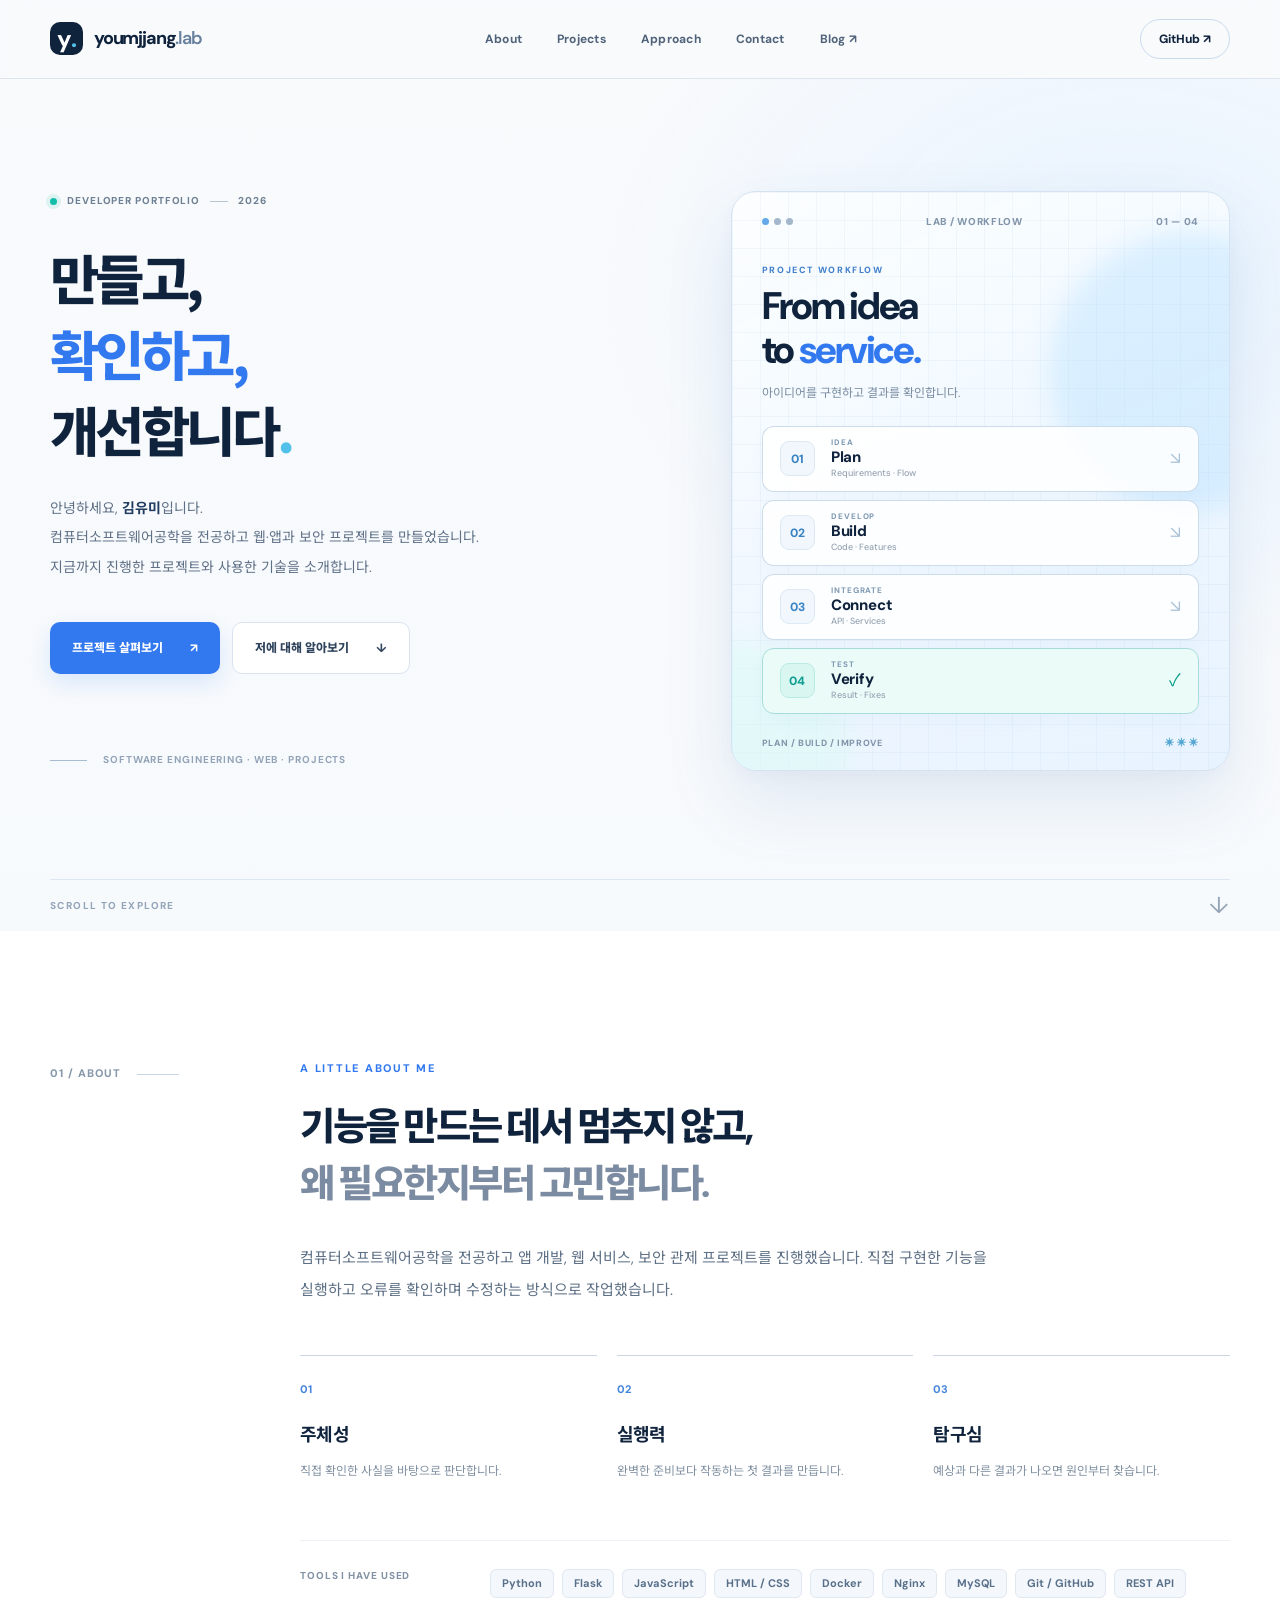
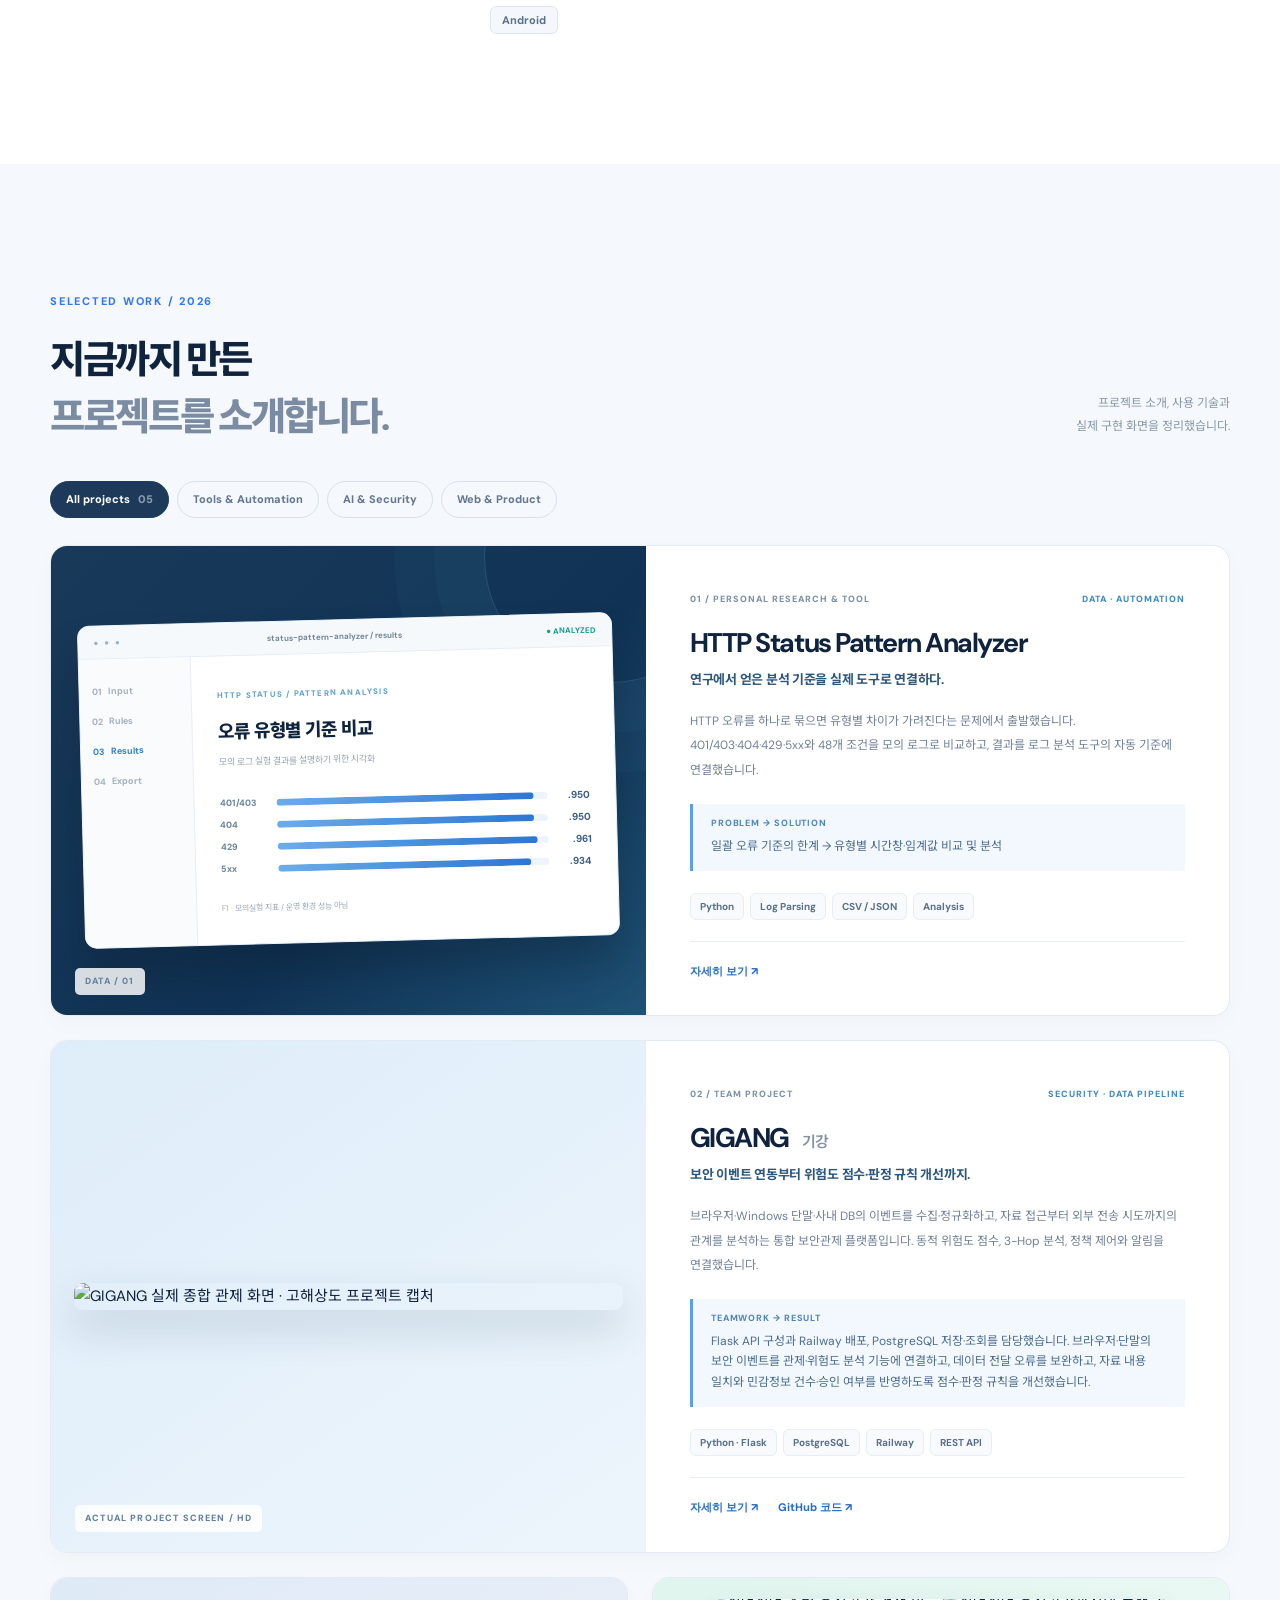
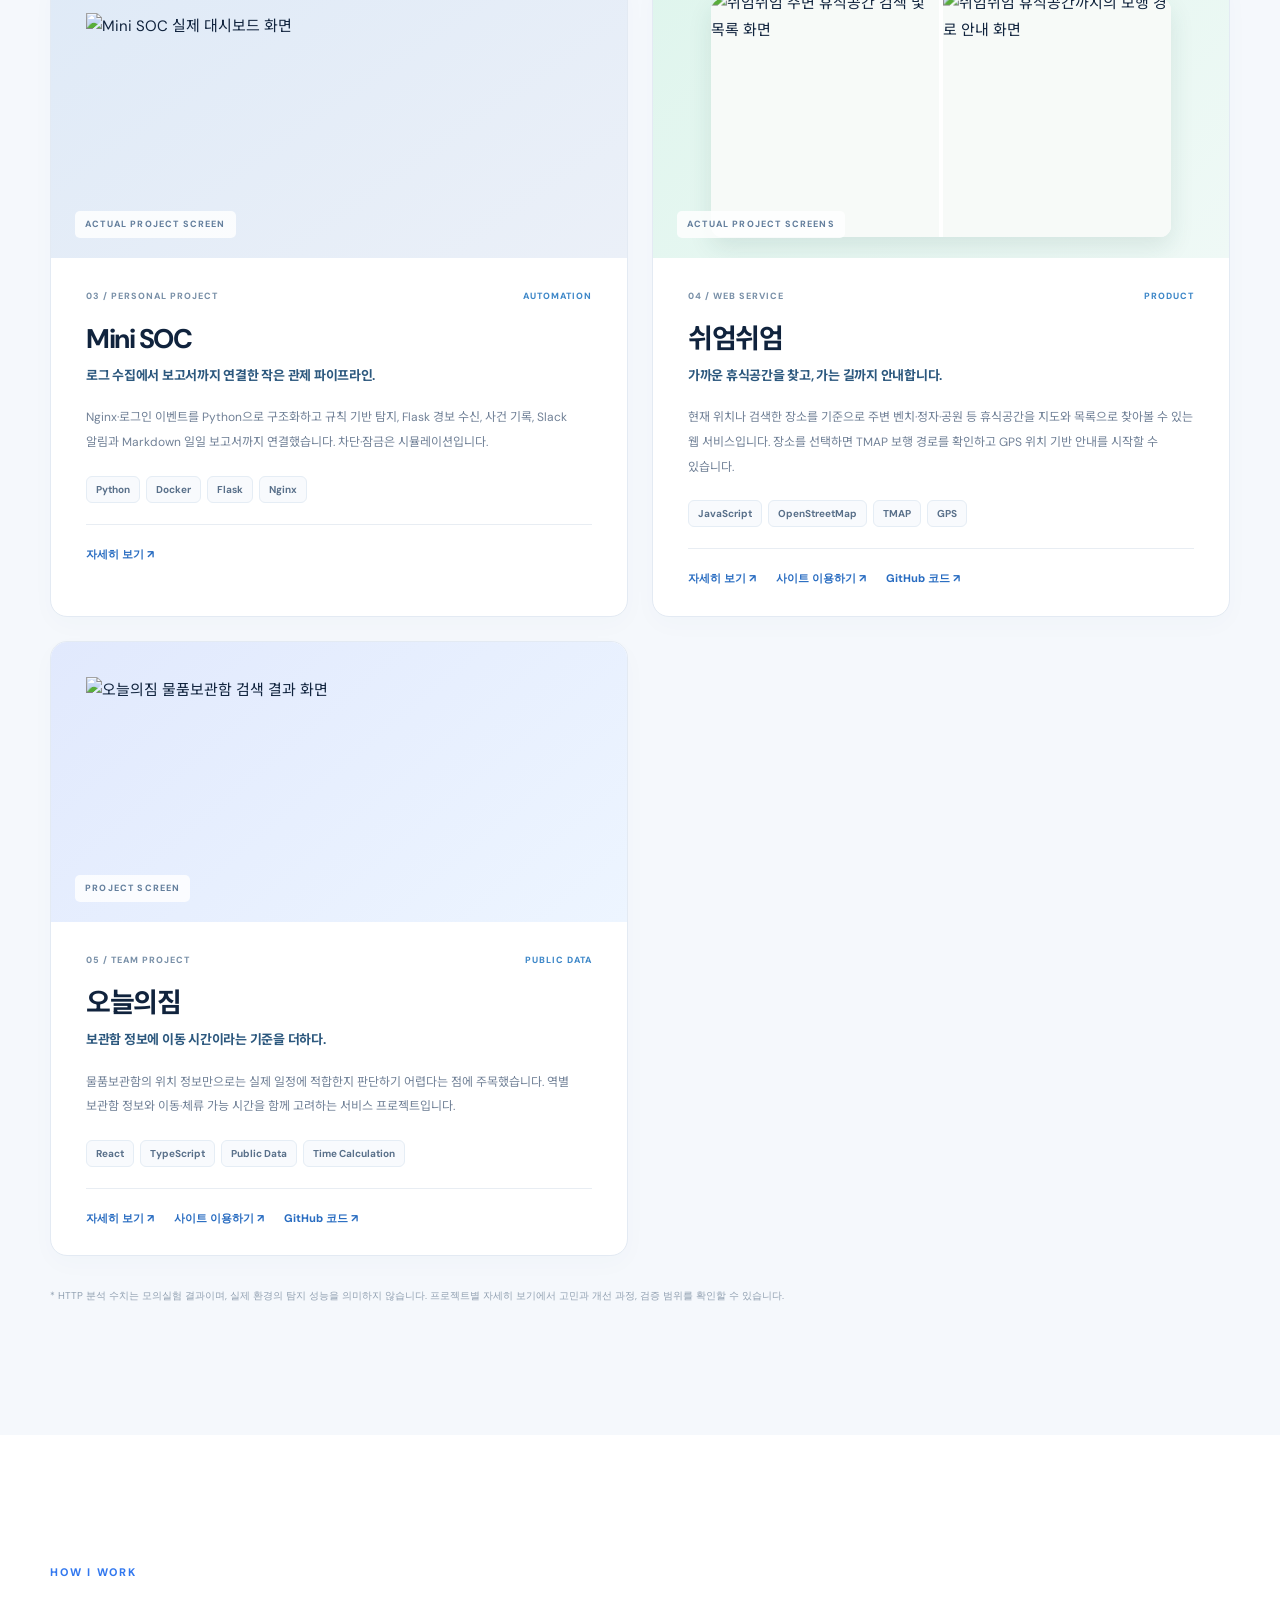
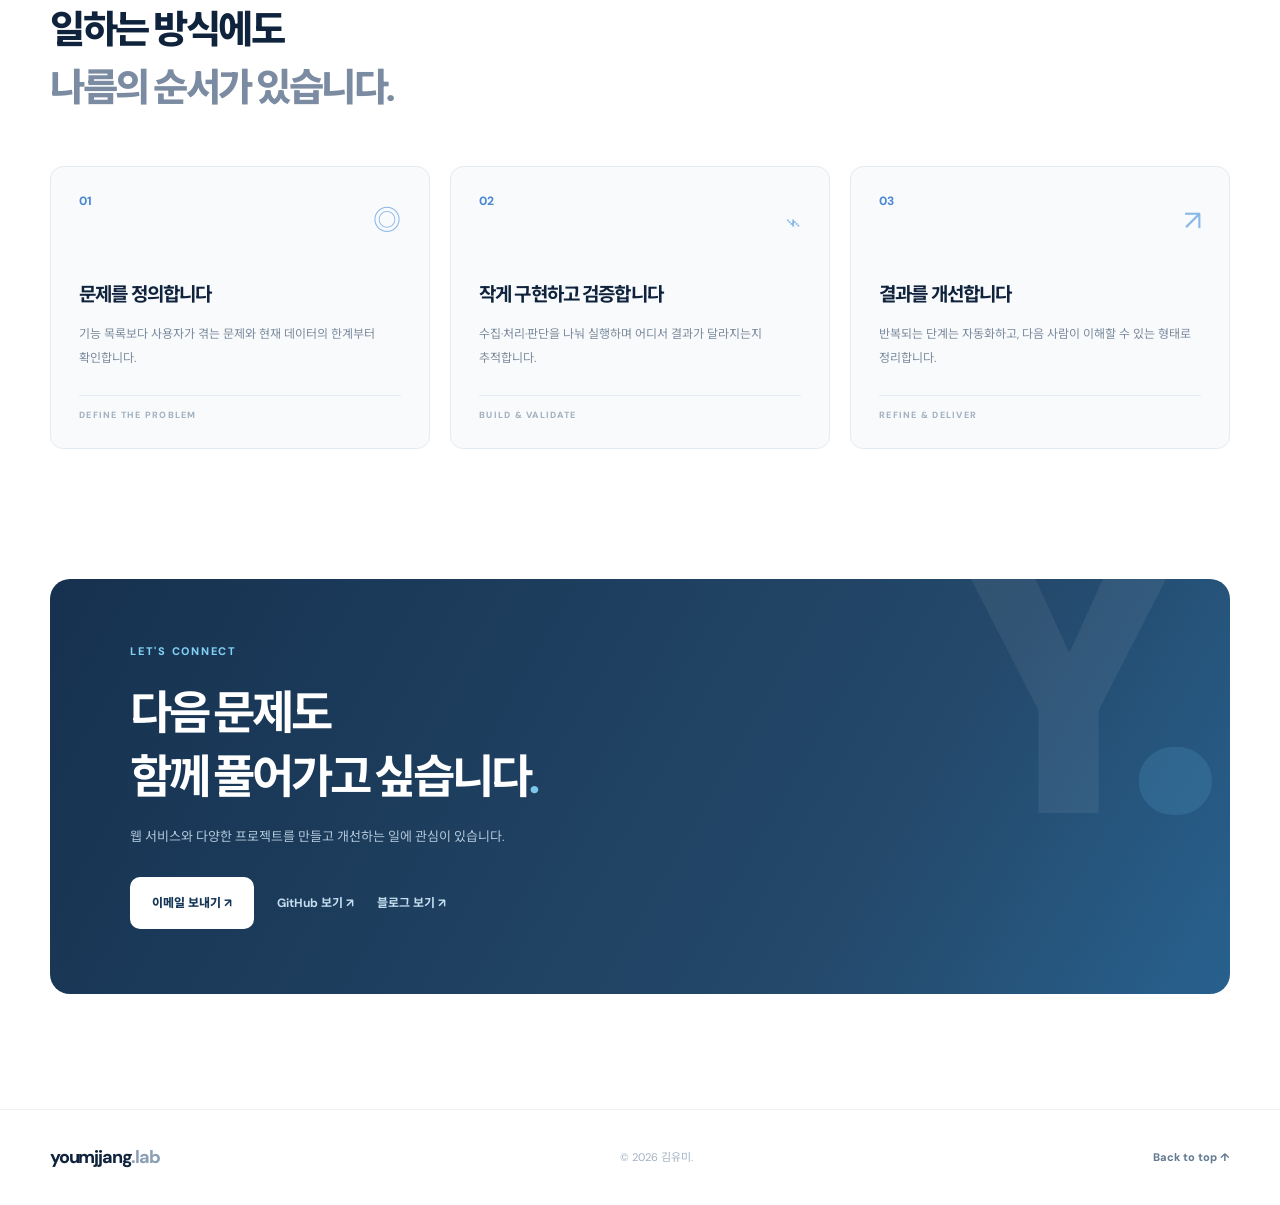
==== index.html @ 23f019e4 "Promote risk scoring and server integration as main GIGANG contributions" ====
<!doctype html>
<html lang="ko">
<head>
  <meta charset="UTF-8">
  <meta name="viewport" content="width=device-width, initial-scale=1">
  <meta name="theme-color" content="#f8fafc">
  <meta name="description" content="김유미의 개발 포트폴리오 — 직접 만든 웹·앱 및 보안 프로젝트">
  <meta property="og:title" content="youmjjang.lab — 김유미의 개발 포트폴리오">
  <meta property="og:description" content="직접 만들고 실행해 본 프로젝트와 사용 기술을 소개합니다.">
  <title>youmjjang.lab — 김유미 | Developer Portfolio</title>
  <link rel="preconnect" href="https://fonts.googleapis.com">
  <link rel="preconnect" href="https://fonts.gstatic.com" crossorigin>
  <link href="https://fonts.googleapis.com/css2?family=DM+Sans:wght@400;500;600;700;800&family=Noto+Sans+KR:wght@400;500;600;700;800&display=swap" rel="stylesheet">
  <link rel="stylesheet" href="./styles.css">
  <script src="./script.js" defer></script>
</head>
<body>
<a class="skip" href="#main">본문으로 건너뛰기</a>
<header class="site-header" id="top">
  <div class="wrap header-inner">
    <a class="brand" href="#top" aria-label="youmjjang lab 홈"><span class="brand-icon">y<span>.</span></span>youmjjang<span class="brand-light">.lab</span></a>
    <nav id="nav" class="nav" aria-label="메인 메뉴">
      <a href="#about">About</a><a href="#projects">Projects</a><a href="#process">Approach</a><a href="#contact">Contact</a><a href="https://blog.naver.com/youumii2595" target="_blank" rel="noopener noreferrer">Blog ↗</a>
    </nav>
    <div class="head-end"><a class="github-link" href="https://github.com/youmjjang" target="_blank" rel="noopener noreferrer">GitHub ↗</a><button id="menu" class="menu" type="button" aria-controls="nav" aria-expanded="false" aria-label="메뉴 열기"><span></span><span></span></button></div>
  </div>
</header>
<main id="main">
<section class="hero" aria-labelledby="hero-title">
  <div class="wrap hero-grid">
    <div class="hero-text">
      <div class="eyebrow"><span class="live-dot"></span> DEVELOPER PORTFOLIO <span class="bar"></span> 2026</div>
      <h1 id="hero-title">만들고,<br><span class="ink-blue">확인하고,</span><br>개선합니다<span class="period">.</span></h1>
      <p class="hero-desc">안녕하세요, <strong>김유미</strong>입니다.<br>컴퓨터소프트웨어공학을 전공하고 웹·앱과 보안 프로젝트를 만들었습니다.<br>지금까지 진행한 프로젝트와 사용한 기술을 소개합니다.</p>
      <div class="hero-buttons"><a class="btn btn-blue" href="#projects">프로젝트 살펴보기 <span>↗</span></a><a class="btn btn-outline" href="#about">저에 대해 알아보기 <span>↓</span></a></div>
      <div class="microline"><span class="line"></span> SOFTWARE ENGINEERING · WEB · PROJECTS</div>
    </div>
    <div class="hero-art" aria-label="프로젝트 기획부터 결과 확인까지의 과정 다이어그램">
      <div class="glow one"></div><div class="glow two"></div>
      <div class="art-head"><span class="traffic"><i></i><i></i><i></i></span><span>LAB / WORKFLOW</span><span>01 — 04</span></div>
      <div class="art-title"><span>PROJECT WORKFLOW</span><strong>From idea<br>to <em>service.</em></strong><p>아이디어를 구현하고 결과를 확인합니다.</p></div>
      <div class="pipeline">
        <div class="pipe-row"><span class="pipe-num">01</span><div><small>IDEA</small><b>Plan</b><span>Requirements · Flow</span></div><span class="pipe-tail">↘</span></div>
        <div class="pipe-row"><span class="pipe-num">02</span><div><small>DEVELOP</small><b>Build</b><span>Code · Features</span></div><span class="pipe-tail">↘</span></div>
        <div class="pipe-row"><span class="pipe-num">03</span><div><small>INTEGRATE</small><b>Connect</b><span>API · Services</span></div><span class="pipe-tail">↘</span></div>
        <div class="pipe-row pipe-done"><span class="pipe-num">04</span><div><small>TEST</small><b>Verify</b><span>Result · Fixes</span></div><span class="pipe-tail">✓</span></div>
      </div>
      <div class="art-footer">PLAN / BUILD / IMPROVE <span>✳ ✳ ✳</span></div>
    </div>
  </div>
  <div class="wrap"><div class="scroll-hint"><span>SCROLL TO EXPLORE</span><span>↓</span></div></div>
</section>

<section class="section about" id="about" aria-labelledby="about-title">
  <div class="wrap intro-layout">
    <aside class="side-caption">01 / ABOUT <span></span></aside>
    <div class="about-main"><p class="kicker">A LITTLE ABOUT ME</p><h2 class="h2" id="about-title">기능을 만드는 데서 멈추지 않고,<br><span>왜 필요한지부터 고민합니다.</span></h2>
      <p class="lead">컴퓨터소프트웨어공학을 전공하고 앱 개발, 웹 서비스, 보안 관제 프로젝트를 진행했습니다. 직접 구현한 기능을 실행하고 오류를 확인하며 수정하는 방식으로 작업했습니다.</p>
      <div class="values"><div><span>01</span><h3>주체성</h3><p>직접 확인한 사실을 바탕으로 판단합니다.</p></div><div><span>02</span><h3>실행력</h3><p>완벽한 준비보다 작동하는 첫 결과를 만듭니다.</p></div><div><span>03</span><h3>탐구심</h3><p>예상과 다른 결과가 나오면 원인부터 찾습니다.</p></div></div>
      <div class="skills"><span class="skills-title">TOOLS I HAVE USED</span><div><span>Python</span><span>Flask</span><span>JavaScript</span><span>HTML / CSS</span><span>Docker</span><span>Nginx</span><span>MySQL</span><span>Git / GitHub</span><span>REST API</span><span>Android</span></div></div>
    </div>
  </div>
</section>

<section class="section work" id="projects" aria-labelledby="projects-title">
  <div class="wrap">
    <div class="section-head"><div><p class="kicker">SELECTED WORK / 2026</p><h2 class="h2" id="projects-title">지금까지 만든<br><span>프로젝트를 소개합니다.</span></h2></div><p>프로젝트 소개, 사용 기술과<br>실제 구현 화면을 정리했습니다.</p></div>
    <div class="filters" role="group" aria-label="프로젝트 필터"><button class="filter selected" data-filter="all" type="button" aria-pressed="true">All projects <span>05</span></button><button class="filter" data-filter="data" type="button" aria-pressed="false">Tools &amp; Automation</button><button class="filter" data-filter="security" type="button" aria-pressed="false">AI &amp; Security</button><button class="filter" data-filter="product" type="button" aria-pressed="false">Web &amp; Product</button></div>
    <div class="project-grid">
      <article class="project feature" data-category="data security" aria-labelledby="analyzer-title">
        <div class="cover analyzer"><div class="fake-ui"><div class="fake-head"><span class="fake-dots">● ● ●</span> status-pattern-analyzer / results <span>● ANALYZED</span></div><div class="fake-content"><div class="fake-sidebar"><span>01 &nbsp; Input</span><span>02 &nbsp; Rules</span><span class="active">03 &nbsp; Results</span><span>04 &nbsp; Export</span></div><div class="fake-main"><span>HTTP STATUS / PATTERN ANALYSIS</span><h4>오류 유형별 기준 비교</h4><small>모의 로그 실험 결과를 설명하기 위한 시각화</small><div class="f1-chart"><div><em>401/403</em><span><i style="width:95%"></i></span><b>.950</b></div><div><em>404</em><span><i style="width:95%"></i></span><b>.950</b></div><div><em>429</em><span><i style="width:96.1%"></i></span><b>.961</b></div><div><em>5xx</em><span><i style="width:93.4%"></i></span><b>.934</b></div></div><small class="metric-note">F1 · 모의실험 지표 / 운영 환경 성능 아님</small></div></div></div><span class="cover-no">DATA / 01</span></div>
        <div class="project-info"><div class="project-meta"><span>01 / PERSONAL RESEARCH &amp; TOOL</span><span>DATA · AUTOMATION</span></div><h3 id="analyzer-title">HTTP Status Pattern Analyzer</h3><p class="project-tagline">연구에서 얻은 분석 기준을 실제 도구로 연결하다.</p><p class="project-desc">HTTP 오류를 하나로 묶으면 유형별 차이가 가려진다는 문제에서 출발했습니다. 401/403·404·429·5xx와 48개 조건을 모의 로그로 비교하고, 결과를 로그 분석 도구의 자동 기준에 연결했습니다.</p><div class="problem"><span>PROBLEM → SOLUTION</span><p>일괄 오류 기준의 한계 → 유형별 시간창·임계값 비교 및 분석</p></div><div class="tags"><span>Python</span><span>Log Parsing</span><span>CSV / JSON</span><span>Analysis</span></div><div class="project-actions"><a href="./http-status-pattern-analyzer.html">자세히 보기 ↗</a></div></div></article>
      <article class="project feature" data-category="data security" aria-labelledby="gigang-title">
        <div class="cover photo-cover dark-cover" style="background:linear-gradient(145deg,#deedf9,#edf5fc);padding:23px">
          <img src="https://raw.githubusercontent.com/youmjjang/youmjjang-lab/main/assets/gigang-overview-hd.png" alt="GIGANG 실제 종합 관제 화면 · 고해상도 프로젝트 캡처" loading="lazy" style="max-height:410px;width:100%;height:auto;border-radius:9px;box-shadow:0 18px 40px rgba(24,53,72,.17)">
          <span class="screen-mark">ACTUAL PROJECT SCREEN / HD</span>
        </div>
        <div class="project-info">
          <div class="project-meta"><span>02 / TEAM PROJECT</span><span>SECURITY · DATA PIPELINE</span></div>
          <h3 id="gigang-title">GIGANG <small>기강</small></h3>
          <p class="project-tagline">보안 이벤트 연동부터 위험도 점수·판정 규칙 개선까지.</p>
          <p class="project-desc">브라우저·Windows 단말·사내 DB의 이벤트를 수집·정규화하고, 자료 접근부터 외부 전송 시도까지의 관계를 분석하는 통합 보안관제 플랫폼입니다. 동적 위험도 점수, 3-Hop 분석, 정책 제어와 알림을 연결했습니다.</p>
          <div class="problem"><span>TEAMWORK → RESULT</span><p>Flask API 구성과 Railway 배포, PostgreSQL 저장·조회를 담당했습니다. 브라우저·단말의 보안 이벤트를 관제·위험도 분석 기능에 연결하고, 데이터 전달 오류를 보완하고, 자료 내용 일치와 민감정보 건수·승인 여부를 반영하도록 점수·판정 규칙을 개선했습니다.</p></div>
          <div class="tags"><span>Python · Flask</span><span>PostgreSQL</span><span>Railway</span><span>REST API</span></div>
          
        <div class="project-actions"><a href="./gigang.html">자세히 보기 ↗</a><a href="https://github.com/dldaudlee36/GIGANG" target="_blank" rel="noopener noreferrer">GitHub 코드 ↗</a></div></div></article>
      <article class="project" data-category="data security" aria-labelledby="soc-title"><div class="cover photo-cover dark-cover"><img src="https://raw.githubusercontent.com/youmjjang/youmjjang-lab/main/assets/mini-soc-dashboard-cropped.svg" alt="Mini SOC 실제 대시보드 화면" loading="lazy"><span class="screen-mark">ACTUAL PROJECT SCREEN</span></div><div class="project-info"><div class="project-meta"><span>03 / PERSONAL PROJECT</span><span>AUTOMATION</span></div><h3 id="soc-title">Mini SOC</h3><p class="project-tagline">로그 수집에서 보고서까지 연결한 작은 관제 파이프라인.</p><p class="project-desc">Nginx·로그인 이벤트를 Python으로 구조화하고 규칙 기반 탐지, Flask 경보 수신, 사건 기록, Slack 알림과 Markdown 일일 보고서까지 연결했습니다. 차단·잠금은 시뮬레이션입니다.</p><div class="tags"><span>Python</span><span>Docker</span><span>Flask</span><span>Nginx</span></div><div class="project-actions"><a href="./mini-soc.html">자세히 보기 ↗</a></div></div></article>
      <article class="project" data-category="product" aria-labelledby="rest-title"><div class="cover photo-cover mint-cover lunch-cover"><div class="lunch-shots"><figure class="lunch-shot lunch-shot-a"><img src="https://raw.githubusercontent.com/youmjjang/About-me/main/assets/swieogalgot-iphone-list.png" alt="쉬엄쉬엄 주변 휴식공간 검색 및 목록 화면" loading="lazy"></figure><figure class="lunch-shot lunch-shot-b"><img src="https://raw.githubusercontent.com/youmjjang/About-me/main/assets/swieogalgot-iphone-route.jpg" alt="쉬엄쉬엄 휴식공간까지의 보행 경로 안내 화면" loading="lazy"></figure></div><span class="screen-mark">ACTUAL PROJECT SCREENS</span></div><div class="project-info"><div class="project-meta"><span>04 / WEB SERVICE</span><span>PRODUCT</span></div><h3 id="rest-title">쉬엄쉬엄</h3><p class="project-tagline">가까운 휴식공간을 찾고, 가는 길까지 안내합니다.</p><p class="project-desc">현재 위치나 검색한 장소를 기준으로 주변 벤치·정자·공원 등 휴식공간을 지도와 목록으로 찾아볼 수 있는 웹 서비스입니다. 장소를 선택하면 TMAP 보행 경로를 확인하고 GPS 위치 기반 안내를 시작할 수 있습니다.</p><div class="tags"><span>JavaScript</span><span>OpenStreetMap</span><span>TMAP</span><span>GPS</span></div><div class="project-actions"><a href="./swieogalgot.html">자세히 보기 ↗</a><a href="https://swieogalgot.vercel.app/" target="_blank" rel="noopener noreferrer">사이트 이용하기 ↗</a><a href="https://github.com/youmjjang/swieogalgot" target="_blank" rel="noopener noreferrer">GitHub 코드 ↗</a></div></div></article>
      <article class="project last-project" data-category="data product" aria-labelledby="jim-title"><div class="cover photo-cover sky-cover"><img src="https://raw.githubusercontent.com/youmjjang/About-me/main/assets/jim-results.png" alt="오늘의짐 물품보관함 검색 결과 화면" loading="lazy"><span class="screen-mark">PROJECT SCREEN</span></div><div class="project-info"><div class="project-meta"><span>05 / TEAM PROJECT</span><span>PUBLIC DATA</span></div><h3 id="jim-title">오늘의짐</h3><p class="project-tagline">보관함 정보에 이동 시간이라는 기준을 더하다.</p><p class="project-desc">물품보관함의 위치 정보만으로는 실제 일정에 적합한지 판단하기 어렵다는 점에 주목했습니다. 역별 보관함 정보와 이동·체류 가능 시간을 함께 고려하는 서비스 프로젝트입니다.</p><div class="tags"><span>React</span><span>TypeScript</span><span>Public Data</span><span>Time Calculation</span></div><div class="project-actions"><a href="./oneurui-jim.html">자세히 보기 ↗</a><a href="https://oneurui-jim.vercel.app/" target="_blank" rel="noopener noreferrer">사이트 이용하기 ↗</a><a href="https://github.com/youmjjang/oneurui-jim" target="_blank" rel="noopener noreferrer">GitHub 코드 ↗</a></div></div></article>
    </div>
    <p class="work-footnote">* HTTP 분석 수치는 모의실험 결과이며, 실제 환경의 탐지 성능을 의미하지 않습니다. 프로젝트별 자세히 보기에서 고민과 개선 과정, 검증 범위를 확인할 수 있습니다.</p>
  </div>
</section>
<section class="section process" id="process" aria-labelledby="process-title"><div class="wrap"><p class="kicker">HOW I WORK</p><h2 class="h2" id="process-title">일하는 방식에도<br><span>나름의 순서가 있습니다.</span></h2><div class="steps"><div class="step"><div class="step-top"><span>01</span><b>◎</b></div><h3>문제를 정의합니다</h3><p>기능 목록보다 사용자가 겪는 문제와 현재 데이터의 한계부터 확인합니다.</p><span class="step-bottom">DEFINE THE PROBLEM</span></div><div class="step"><div class="step-top"><span>02</span><b>⌁</b></div><h3>작게 구현하고 검증합니다</h3><p>수집·처리·판단을 나눠 실행하며 어디서 결과가 달라지는지 추적합니다.</p><span class="step-bottom">BUILD &amp; VALIDATE</span></div><div class="step"><div class="step-top"><span>03</span><b>↗</b></div><h3>결과를 개선합니다</h3><p>반복되는 단계는 자동화하고, 다음 사람이 이해할 수 있는 형태로 정리합니다.</p><span class="step-bottom">REFINE &amp; DELIVER</span></div></div></div></section>
<section class="contact section" id="contact" aria-labelledby="contact-title"><div class="wrap"><div class="contact-inner"><div><p class="kicker">LET'S CONNECT</p><h2 id="contact-title">다음 문제도<br>함께 풀어가고 싶습니다<span>.</span></h2><p>웹 서비스와 다양한 프로젝트를 만들고 개선하는 일에 관심이 있습니다.</p><div class="contact-buttons"><a class="btn btn-white" href="mailto:youmnana18@gmail.com">이메일 보내기 ↗</a><a class="contact-git" href="https://github.com/youmjjang" target="_blank" rel="noopener noreferrer">GitHub 보기 ↗</a><a class="contact-git" href="https://blog.naver.com/youumii2595" target="_blank" rel="noopener noreferrer">블로그 보기 ↗</a></div></div><div class="huge-y" aria-hidden="true">Y<span>.</span></div></div></div></section>
</main>
<footer><div class="wrap footer-inner"><a class="brand footer-brand" href="#top">youmjjang<span>.lab</span></a><span>© 2026 김유미.</span><a href="#top">Back to top ↑</a></div></footer>
</body>
</html>
---- styles.css ----
:root{--ink:#10233d;--muted:#607087;--blue:#3278ef;--blue-deep:#1d5ec9;--line:#dfe6ef;--paper:#fff;--bg:#f8fafc;--soft:#edf3fb;--accent:#12bea9}
*{box-sizing:border-box}
html{scroll-behavior:smooth;scroll-padding-top:92px}
body{margin:0;background:var(--bg);color:var(--ink);font:400 15px/1.85 'DM Sans','Noto Sans KR',sans-serif;-webkit-font-smoothing:antialiased}
a{color:inherit;text-decoration:none}button{font:inherit}button:focus-visible,a:focus-visible{outline:3px solid #2b8afd;outline-offset:4px}::selection{background:#b8d8fc;color:#112a46}
.wrap{width:min(1180px,calc(100% - 72px));margin:0 auto}.skip{position:absolute;top:-80px;left:20px;background:white;z-index:999;padding:12px}.skip:focus{top:16px}
.site-header{position:sticky;top:0;z-index:50;background:rgba(248,250,252,.88);border-bottom:1px solid rgba(207,218,234,.68);backdrop-filter:blur(16px);-webkit-backdrop-filter:blur(16px)}
.header-inner{height:78px;display:flex;align-items:center;justify-content:space-between;gap:28px}
.brand{display:flex;align-items:center;font-family:'DM Sans',sans-serif;font-size:18px;font-weight:800;letter-spacing:-.065em;white-space:nowrap}
.brand-icon{display:inline-flex;width:33px;height:33px;border-radius:10px;background:var(--ink);color:white;align-items:center;justify-content:center;letter-spacing:-.06em;font-size:24px;margin-right:11px;line-height:1}
.brand-icon span,.period{color:#52c1e9}.brand-light{font-weight:600;color:#66809d}
.nav{display:flex;align-items:center;gap:35px;font:700 12px/1 'DM Sans',sans-serif;letter-spacing:.02em}
.nav a{color:#50637a;transition:color .2s}.nav a:hover,.nav a.is-current{color:var(--blue)}
.head-end{display:flex;align-items:center;gap:12px}.github-link{font:800 12px/1 'DM Sans',sans-serif;border:1px solid #cadaed;padding:13px 18px;border-radius:40px;transition:background .2s,color .2s}.github-link:hover{background:var(--ink);color:#fff}
.menu{display:none;cursor:pointer;background:none;border:0;padding:11px}.menu span{display:block;width:22px;height:2px;background:var(--ink);margin:5px 0}
.hero{padding:98px 0 0;background:radial-gradient(ellipse 55% 60% at 88% 24%,#e7f3ff 0%,transparent 76%),linear-gradient(#f8fafc,#f7fafd)}
.hero-grid{display:grid;grid-template-columns:1.11fr .89fr;align-items:center;gap:58px;padding-bottom:95px}
.hero-text{padding:15px 0}.eyebrow,.kicker,.microline,.side-caption,.project-meta,.skills-title,.step-bottom,.project-actions,.work-footnote,.screen-mark,.cover-no{font-family:'DM Sans',sans-serif;letter-spacing:.09em}
.eyebrow{display:flex;align-items:center;gap:10px;font-size:10px;font-weight:800;color:#6e8094}
.live-dot{width:7px;height:7px;border-radius:50%;background:var(--accent);box-shadow:0 0 0 4px rgba(18,190,169,.12)}.eyebrow .bar{display:inline-block;width:18px;height:1px;background:#b7c4d2}
.hero h1{font-family:'Noto Sans KR',sans-serif;font-size:clamp(36px,4.2vw,61px);letter-spacing:-.067em;line-height:1.42;font-weight:800;margin:28px 0 26px;word-break:keep-all}
.ink-blue{color:var(--blue)}.hero-desc{font-size:14px;line-height:2.13;color:#607187;word-break:keep-all}.hero-desc strong{color:#203c60}
.hero-buttons{display:flex;gap:12px;flex-wrap:wrap;margin-top:39px}
.btn{display:inline-flex;align-items:center;justify-content:space-between;gap:27px;min-height:52px;padding:13px 22px;border-radius:10px;font-size:12px;font-weight:800;transition:transform .2s,background .2s,box-shadow .2s}
.btn:hover{transform:translateY(-3px)}.btn-blue{color:#fff;background:var(--blue);box-shadow:0 9px 22px #3278ef26}.btn-blue:hover{background:var(--blue-deep);box-shadow:0 12px 30px #3278ef40}
.btn-outline{background:#fff;border:1px solid #d9e3f0;color:#30445e}.btn-outline:hover{background:#edf4ff}
.microline{display:flex;align-items:center;gap:16px;color:#93a3b7;font-size:10px;font-weight:700;margin-top:77px}.microline .line{width:37px;height:1px;background:#a9bbcf}
.hero-art{min-height:570px;position:relative;overflow:hidden;isolation:isolate;border:1px solid #d4e2f1;box-shadow:0 32px 70px rgba(46,94,152,.11),0 5px 15px rgba(64,102,147,.03);border-radius:25px;background:linear-gradient(155deg,rgba(252,254,255,.96),rgba(230,242,255,.95));padding:25px 30px 22px}
.hero-art:after{content:'';position:absolute;inset:0;z-index:-2;background-image:linear-gradient(rgba(91,148,199,.06) 1px,transparent 1px),linear-gradient(90deg,rgba(91,148,199,.06) 1px,transparent 1px);background-size:28px 28px}
.glow{position:absolute;z-index:-1;border-radius:50%;filter:blur(12px)}.glow.one{height:280px;width:280px;background:#a9dcff55;right:-100px;top:40px}.glow.two{height:220px;width:220px;background:#d8fbf379;left:-105px;bottom:-90px}
.art-head,.art-footer{display:flex;justify-content:space-between;align-items:center;font:800 10px/1 'DM Sans',sans-serif;letter-spacing:.07em;color:#8194a9}
.traffic{display:flex;gap:5px}.traffic i{width:7px;height:7px;background:#a4b7cb;border-radius:50%}.traffic i:first-child{background:#64a9e9}
.art-title{margin:39px 0 21px}.art-title>span{display:block;color:#4180cc;font:800 9px/1 'DM Sans',sans-serif;letter-spacing:.18em;margin-bottom:10px}
.art-title strong{display:block;font:800 clamp(30px,3vw,42px)/1.14 'DM Sans',sans-serif;letter-spacing:-.06em}.art-title em{font-style:normal;color:var(--blue)}.art-title p{color:#7b8da1;font-size:12px;margin:10px 0 0}
.pipeline{display:flex;flex-direction:column;gap:8px}
.pipe-row{display:flex;align-items:center;gap:16px;min-height:66px;padding:10px 17px;border:1px solid rgba(193,213,231,.82);background:rgba(255,255,255,.86);border-radius:12px;box-shadow:0 8px 16px rgba(90,141,185,.035)}
.pipe-num{display:flex;width:35px;height:35px;flex:0 0 35px;align-items:center;justify-content:center;border:1px solid #dce9f4;background:#f1f7fd;border-radius:9px;color:#3983c3;font:800 12px/1 'DM Sans',sans-serif}
.pipe-row>div{display:flex;flex-direction:column;flex:1;line-height:1.25;gap:3px}.pipe-row small{font:800 8px/1 'DM Sans',sans-serif;color:#7f9ab4;letter-spacing:.12em}
.pipe-row b{font:800 15px/1.1 'DM Sans',sans-serif;letter-spacing:-.01em}.pipe-row div>span{font:500 9px/1.2 'DM Sans',sans-serif;color:#96a3b3}
.pipe-tail{font-size:17px;color:#aac2d7}.pipe-done{border-color:#a8dcdb;background:#ebfbf8}.pipe-done .pipe-num{background:#d9f6f1;border-color:#b8ebe2;color:#109e91}.pipe-done .pipe-tail{color:#079c87}
.art-footer{padding-top:25px;font-size:9px}.art-footer span{color:#52a6d2}
.scroll-hint{height:52px;border-top:1px solid #dbe6f1;display:flex;justify-content:space-between;align-items:center;color:#94a5b8;font:800 10px/1 'DM Sans',sans-serif;letter-spacing:.14em}.scroll-hint span:last-child{font-size:23px;font-weight:400}
.section{padding:130px 0}.about{background:#fff}.intro-layout{display:grid;grid-template-columns:190px minmax(0,1fr);gap:60px}
.side-caption{color:#8798aa;font:800 11px/1 'DM Sans',sans-serif;white-space:nowrap;padding-top:7px}.side-caption span{width:42px;height:1px;background:#c6d4e3;display:inline-block;vertical-align:middle;margin-left:12px}
.kicker{margin:0 0 22px;color:var(--blue);font:800 11px/1.4 'DM Sans',sans-serif;letter-spacing:.16em}
.h2{font-size:clamp(29px,3vw,43px);line-height:1.5;letter-spacing:-.065em;font-weight:800;margin:0;word-break:keep-all}.h2 span{color:#7b8ba1}
.lead{max-width:740px;color:#5e7085;font-size:15px;line-height:2.15;margin:28px 0 48px;word-break:keep-all}
.values{display:grid;grid-template-columns:repeat(3,1fr);gap:20px}.values>div{border-top:1px solid #cbd7e6;padding-top:19px}.values span{font:800 11px/1 'DM Sans',sans-serif;color:#4886db}.values h3{margin:17px 0 8px;font-size:18px;letter-spacing:-.04em}.values p{color:#8090a1;font-size:12px;line-height:1.8;word-break:keep-all;margin:0}
.skills{display:grid;grid-template-columns:180px 1fr;align-items:start;gap:10px;margin-top:58px;padding-top:28px;border-top:1px solid #edf0f5}.skills-title{color:#8292a5;font:800 10px/1.4 'DM Sans',sans-serif}
.skills>div{display:flex;flex-wrap:wrap;gap:8px}.skills>div span,.tags span{background:#f4f7fb;border:1px solid #e0e8f1;border-radius:6px;color:#59708a;padding:5px 11px;font:700 11px/1.5 'DM Sans','Noto Sans KR',sans-serif}
.work{background:#f5f8fc}.section-head{display:flex;justify-content:space-between;align-items:end;gap:20px;margin-bottom:34px}.section-head>p{color:#8897aa;font-size:12px;line-height:1.9;text-align:right;margin:0 0 9px}
.filters{display:flex;align-items:center;gap:8px;flex-wrap:wrap;margin-bottom:27px}
.filter{border:1px solid #d7e1ed;background:transparent;color:#657790;font:800 11px/1 'DM Sans',sans-serif;padding:12px 15px;border-radius:25px;cursor:pointer;transition:background .15s,border .15s,color .15s}.filter span{opacity:.5;margin-left:5px}.filter:hover{background:#e8f1fd}.filter.selected{color:white;background:#1d3a5a;border-color:#1d3a5a}
.project-grid{display:grid;grid-template-columns:repeat(2,minmax(0,1fr));gap:24px}
.project{background:white;border:1px solid #e3eaf3;border-radius:17px;overflow:hidden;display:flex;flex-direction:column;box-shadow:0 8px 24px rgba(30,70,120,.022);transition:box-shadow .25s,transform .25s}
.project:hover{transform:translateY(-5px);box-shadow:0 18px 34px rgba(35,78,130,.1)}.project[hidden]{display:none!important}
.project.feature{grid-column:1/-1;display:grid;grid-template-columns:1.01fr .99fr;min-height:440px}
.cover{position:relative;min-height:280px;overflow:hidden}.feature .cover{min-height:440px}
.photo-cover{display:flex;align-items:center;justify-content:center;padding:35px}
.photo-cover img{display:block;width:100%;height:100%;max-height:380px;object-fit:contain;filter:drop-shadow(0 15px 24px rgba(21,52,92,.13));transition:transform .4s}
.project:hover img{transform:scale(1.028)}
.blue-cover{background:linear-gradient(140deg,#ddefff,#eaf4ff 49%,#d4e9f7)}.dark-cover{background:linear-gradient(145deg,#dfeaf7,#ebf0f8)}
.mint-cover{background:linear-gradient(140deg,#dff5ed,#eff9f6)}.sky-cover{background:linear-gradient(140deg,#e1e9fd,#edf5ff)}
.screen-mark,.cover-no{position:absolute;left:24px;bottom:20px;font:800 9px/1 'DM Sans',sans-serif;letter-spacing:.13em;color:#647f9d;background:rgba(255,255,255,.83);padding:9px 10px;border-radius:5px}
.project-info{padding:33px 35px 27px;display:flex;flex-direction:column;min-width:0}.feature .project-info{padding:48px 44px 34px}
.project-meta{display:flex;justify-content:space-between;gap:12px;color:#7990a8;font:800 9px/1.2 'DM Sans',sans-serif;letter-spacing:.11em}.project-meta span:last-child{color:#3d87c8;text-align:right}
.project h3{font-size:27px;line-height:1.3;letter-spacing:-.055em;margin:20px 0 8px}.project h3 small{font-size:15px;color:#8191a6;margin-left:9px;font-weight:600}
.project-tagline{font-size:13px;font-weight:700;color:#2c587e;margin:0 0 17px;letter-spacing:-.02em;word-break:keep-all}
.project-desc{font-size:12px;line-height:2.05;color:#718197;margin:0 0 21px;word-break:keep-all}
.problem{border-left:3px solid #5a9eec;background:#f3f8ff;padding:15px 18px;margin:0 0 22px}.problem>span{display:block;color:#5185bf;font:800 9px/1 'DM Sans',sans-serif;letter-spacing:.1em;margin-bottom:8px}.problem p{font-size:12px;line-height:1.7;margin:0;color:#4b6c8d;word-break:keep-all}
.tags{display:flex;flex-wrap:wrap;gap:6px;margin-top:auto;margin-bottom:21px}.tags span{background:#f8fafd;border-color:#e5edf5;padding:5px 9px;font-size:10px}
.project-actions{display:flex;align-items:center;gap:20px;flex-wrap:wrap;padding-top:19px;border-top:1px solid #e8edf3;font-size:11px;font-weight:800;letter-spacing:0}.project-actions a{color:#286cc1}.project-actions a:hover{text-decoration:underline;text-underline-offset:4px}.status-text{font-size:10px;color:#93a0ae;letter-spacing:0;font-weight:500}
.analyzer{background:linear-gradient(135deg,#193959,#103355 60%,#1e5276);padding:40px 30px;display:flex;align-items:center;justify-content:center}
.analyzer:before{content:'';position:absolute;width:250px;height:250px;border:1px solid #74c7f033;border-radius:50%;right:-90px;top:-115px;box-shadow:0 0 0 50px #8dcdf308,0 0 0 90px #8dcdf308}
.fake-ui{position:relative;background:#fff;border:1px solid #ecf5ff;border-radius:12px;width:100%;max-width:540px;box-shadow:0 30px 40px #0a17284d;overflow:hidden;transform:rotate(-1.5deg)}
.fake-head{height:33px;background:#f6f9fc;border-bottom:1px solid #e7eef6;display:flex;align-items:center;justify-content:space-between;padding:0 15px;color:#71859b;font:700 8px/1 'DM Sans',sans-serif}
.fake-head>span:last-child{color:#119d8d}.fake-dots{color:#9bb0c7;letter-spacing:2px}
.fake-content{display:grid;grid-template-columns:112px 1fr;min-height:235px}.fake-sidebar{border-right:1px solid #e9eef5;background:#f9fbfd;padding:28px 12px;display:flex;flex-direction:column;gap:21px;color:#a3b1be;font:700 9px/1 'DM Sans',sans-serif}.fake-sidebar .active{color:#2f80d1}
.fake-main{padding:24px 25px}.fake-main>span{font:800 8px/1 'DM Sans',sans-serif;color:#60a0d0;letter-spacing:.15em}.fake-main h4{margin:10px 0 4px;font:800 18px/1.4 'Noto Sans KR',sans-serif;letter-spacing:-.06em}.fake-main small{font-size:9px;color:#97a7b6}
.f1-chart{display:flex;flex-direction:column;gap:12px;margin:24px 0 18px}.f1-chart>div{display:flex;align-items:center;gap:11px}.f1-chart em{font:700 9px/1 'DM Sans',sans-serif;color:#69809b;font-style:normal;width:46px}
.f1-chart div>span{display:block;position:relative;height:7px;background:#edf4fc;flex:1;border-radius:5px;overflow:hidden}.f1-chart i{height:100%;display:block;border-radius:5px;background:linear-gradient(90deg,#6cace9,#2d77d4)}
.f1-chart b{font:700 10px/1 'DM Sans',sans-serif;color:#3b5d82;width:32px;text-align:right}.fake-main .metric-note{font-size:8px;color:#9aa9b7}
.work-footnote{color:#91a0b1;margin:30px 0 0;font-size:10px;line-height:1.9;letter-spacing:0}
.process{background:#fff}.steps{display:grid;grid-template-columns:repeat(3,1fr);gap:20px;margin-top:48px}.step{min-height:270px;display:flex;flex-direction:column;background:#f8fafc;border:1px solid #e4ebf4;border-radius:13px;padding:28px}
.step-top{display:flex;justify-content:space-between;align-items:start}.step-top span{color:#4a88d3;font:800 12px/1 'DM Sans',sans-serif}.step-top b{font-size:28px;font-weight:400;color:#89b7e9}
.step h3{margin:31px 0 9px;font-size:19px;letter-spacing:-.045em}.step p{color:#7b8b9e;font-size:12px;line-height:2;margin:0 0 25px;word-break:keep-all}
.step-bottom{margin-top:auto;border-top:1px solid #e5ebf2;padding-top:15px;color:#a2b1c0;font:800 9px/1 'DM Sans',sans-serif;letter-spacing:.14em}
.contact{padding:0 0 115px;background:#fff}.contact-inner{overflow:hidden;position:relative;display:flex;justify-content:space-between;align-items:center;border-radius:20px;padding:65px 80px;background:linear-gradient(120deg,#16314f,#24496b 70%,#28618e);color:white}
.contact .kicker{color:#83d0f3}.contact h2{font-size:clamp(29px,3.6vw,48px);line-height:1.4;letter-spacing:-.07em;margin:0 0 15px}.contact h2 span{color:#7cc8eb}
.contact-inner p:not(.kicker){font-size:13px;color:#b1c6d9;margin:0 0 28px}.contact-buttons{display:flex;gap:23px;align-items:center;flex-wrap:wrap}
.btn-white{background:#fff;color:#173759;gap:35px}.btn-white:hover{background:#e5f4ff}.contact-git{font-size:12px;color:#c4deef;font-weight:700}.contact-git:hover{text-decoration:underline}
.huge-y{position:absolute;right:42px;top:-128px;font:800 430px/1 'DM Sans',sans-serif;letter-spacing:-.09em;color:#ffffff10;user-select:none;pointer-events:none}.huge-y span{color:#67bfe827}
footer{background:#fff;border-top:1px solid #edf0f5}.footer-inner{min-height:95px;display:flex;align-items:center;justify-content:space-between;gap:20px}.footer-brand{font-size:18px}.footer-brand span{color:#8ba0b6}.footer-inner>span{font-size:11px;color:#a4b1c2}.footer-inner>a:last-child{font:800 11px/1 'DM Sans',sans-serif;color:#647b92}
@media(max-width:1020px){.hero-grid{gap:28px}.hero h1{font-size:clamp(34px,4.4vw,48px)}.hero-art{padding:22px 23px;min-height:550px}.intro-layout{grid-template-columns:140px 1fr;gap:30px}.feature .project-info{padding:31px}.fake-content{grid-template-columns:85px 1fr}.fake-sidebar{font-size:8px}.fake-main{padding:20px 15px}.contact-inner{padding:65px 55px}}
@media(max-width:760px){.wrap{width:min(100% - 34px,560px)}.site-header .header-inner{height:65px}.brand{font-size:16px}.brand-icon{width:29px;height:29px;font-size:21px}.nav{display:none;position:absolute;left:0;right:0;top:64px;background:#f9fbfe;border-bottom:1px solid var(--line);padding:24px max(17px,calc((100vw - 560px)/2));gap:0;box-shadow:0 14px 22px #183a5715}.nav.open{display:flex;flex-direction:column;align-items:stretch}.nav a{padding:12px 4px}.github-link{padding:11px 13px}.menu{display:block}
.hero{padding-top:52px}.hero-grid{display:flex;flex-direction:column;align-items:stretch;gap:40px;padding-bottom:55px}.hero-text{padding:0}.hero h1{font-size:clamp(34px,8vw,48px);margin:18px 0}.hero-desc{font-size:13px}.hero-desc br:last-child{display:none}.hero-buttons{margin-top:30px}.microline{margin-top:38px;font-size:9px}
.hero-art{max-width:550px;width:100%;align-self:center;min-height:0;padding:23px}.art-title{margin:27px 0 20px}.art-title strong{font-size:34px}.pipe-row{min-height:58px}
.section{padding:84px 0}.intro-layout{display:block}.side-caption{margin:0 0 28px}.h2{font-size:clamp(26px,6vw,37px)}.lead{font-size:13px;margin-bottom:30px}.values{gap:11px}.values h3{font-size:15px}.values p{font-size:11px}.skills{grid-template-columns:1fr;gap:16px;margin-top:42px}
.section-head{align-items:start;flex-direction:column;margin-bottom:28px}.section-head>p{text-align:left}
.project-grid{grid-template-columns:1fr;gap:18px}.project.feature{grid-column:auto;display:flex;min-height:0}.cover,.feature .cover{min-height:0;height:285px}.analyzer{padding:24px 15px}
.project-info,.feature .project-info{padding:27px 24px 25px}.project h3{font-size:23px;margin-top:16px}.photo-cover{padding:24px}.photo-cover img{max-height:250px}
.steps{grid-template-columns:1fr;gap:12px;margin-top:30px}.step{min-height:0;padding:24px}.step h3{margin-top:15px}
.contact{padding:0 0 65px}.contact-inner{padding:45px 30px}.contact h2{font-size:30px}.huge-y{right:-35px;font-size:280px;top:-80px}
.footer-inner{min-height:105px;flex-wrap:wrap;justify-content:space-between;padding:22px 0}.footer-inner>span{order:3;width:100%}}
@media(max-width:410px){.hero h1{font-size:32px}.eyebrow{font-size:9px}.btn{width:100%}.values{grid-template-columns:1fr}.values>div{padding-top:12px}.values h3{display:inline-block;margin:5px 12px}.values p{display:inline}.fake-content{grid-template-columns:72px 1fr}.fake-sidebar{padding:22px 6px;font-size:7px}.fake-main h4{font-size:15px}.fake-main{padding:16px 11px}.f1-chart{margin:17px 0 13px}.f1-chart>div{gap:5px}.f1-chart em{font-size:8px;width:39px}.filter{font-size:10px;padding:10px 12px}}
@media(prefers-reduced-motion:reduce){*,*:before,*:after{scroll-behavior:auto!important;transition:none!important;animation:none!important}}

/* 쉬엄쉬엄: 모바일 브라우저 UI를 잘라낸 실제 화면 두 장을 가로로 배치 */
.lunch-cover{
  height:280px;
  min-height:280px;
  padding:18px 20px;
  background:linear-gradient(135deg,#dff5ed,#eff9f6);
}
.lunch-shots{
  display:grid;
  grid-template-columns:repeat(2,minmax(0,1fr));
  gap:4px;
  width:min(100%,460px);
  height:238px;
  border-radius:11px;
  overflow:hidden;
  box-shadow:0 10px 24px rgba(24,83,76,.11);
  background:#fff;
}
.lunch-shot,
.lunch-shot-a,
.lunch-shot-b{
  position:relative;
  display:block;
  min-width:0;
  height:100%;
  margin:0;
  padding:0;
  border:0;
  border-radius:0;
  overflow:hidden;
  background:#f7faf8;
  box-shadow:none;
  transform:none;
  transition:none;
}
.lunch-cover .lunch-shot img{
  display:block;
  position:absolute;
  left:0;
  top:0;
  width:100%;
  height:auto;
  max-height:none;
  object-fit:unset;
  filter:none;
  transform:translateY(-17%);
  transition:none;
}
.project:hover .lunch-shot-a,
.project:hover .lunch-shot-b{transform:none}
.project:hover .lunch-shot img,
.project:hover .lunch-shot-a img,
.project:hover .lunch-shot-b img{transform:translateY(-17%)}
@media(max-width:760px){
  .lunch-cover{height:260px;min-height:260px;padding:16px 16px 24px}
  .lunch-shots{height:220px;gap:3px}
}

/* Keep real dashboard screenshot images crisp, without hover scaling. */
.project .photo-cover:not(.lunch-cover) img{filter:none;transform:none!important;image-rendering:auto}
.project:hover .photo-cover:not(.lunch-cover) img{transform:none!important}
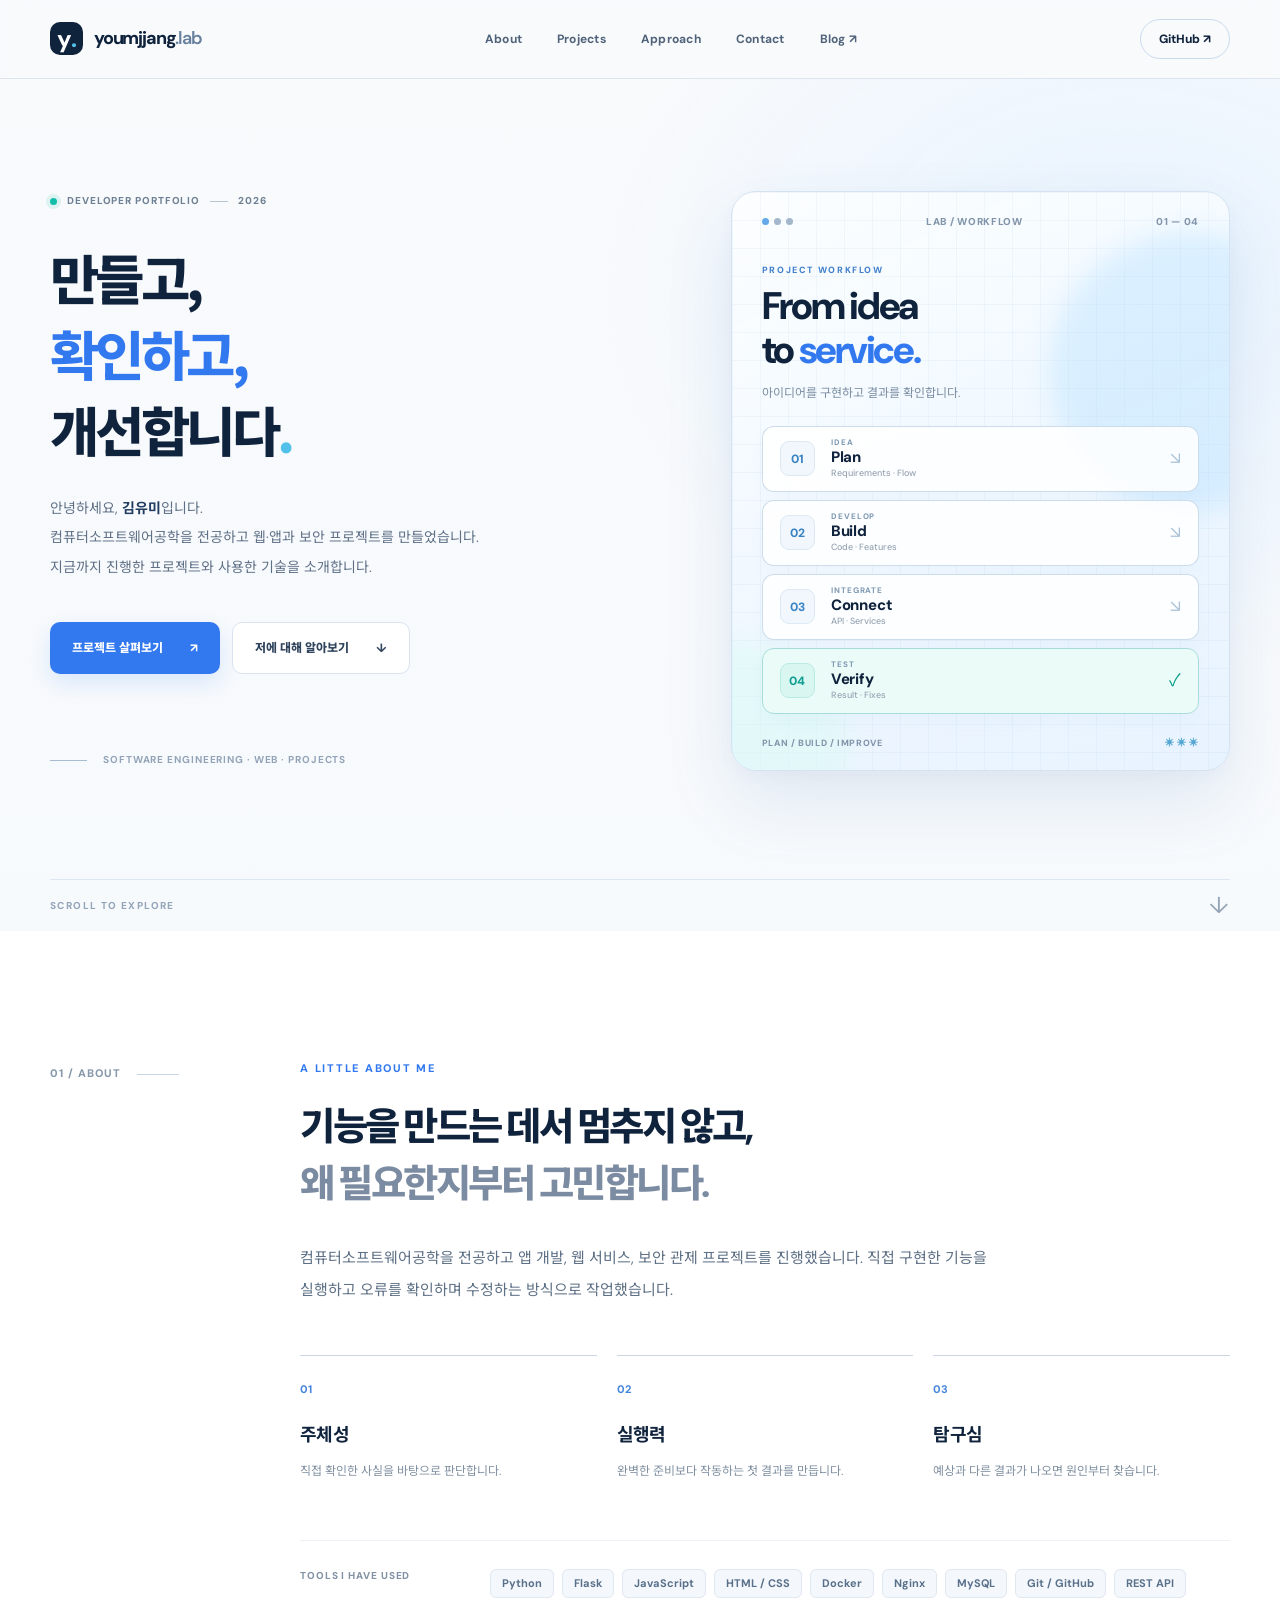
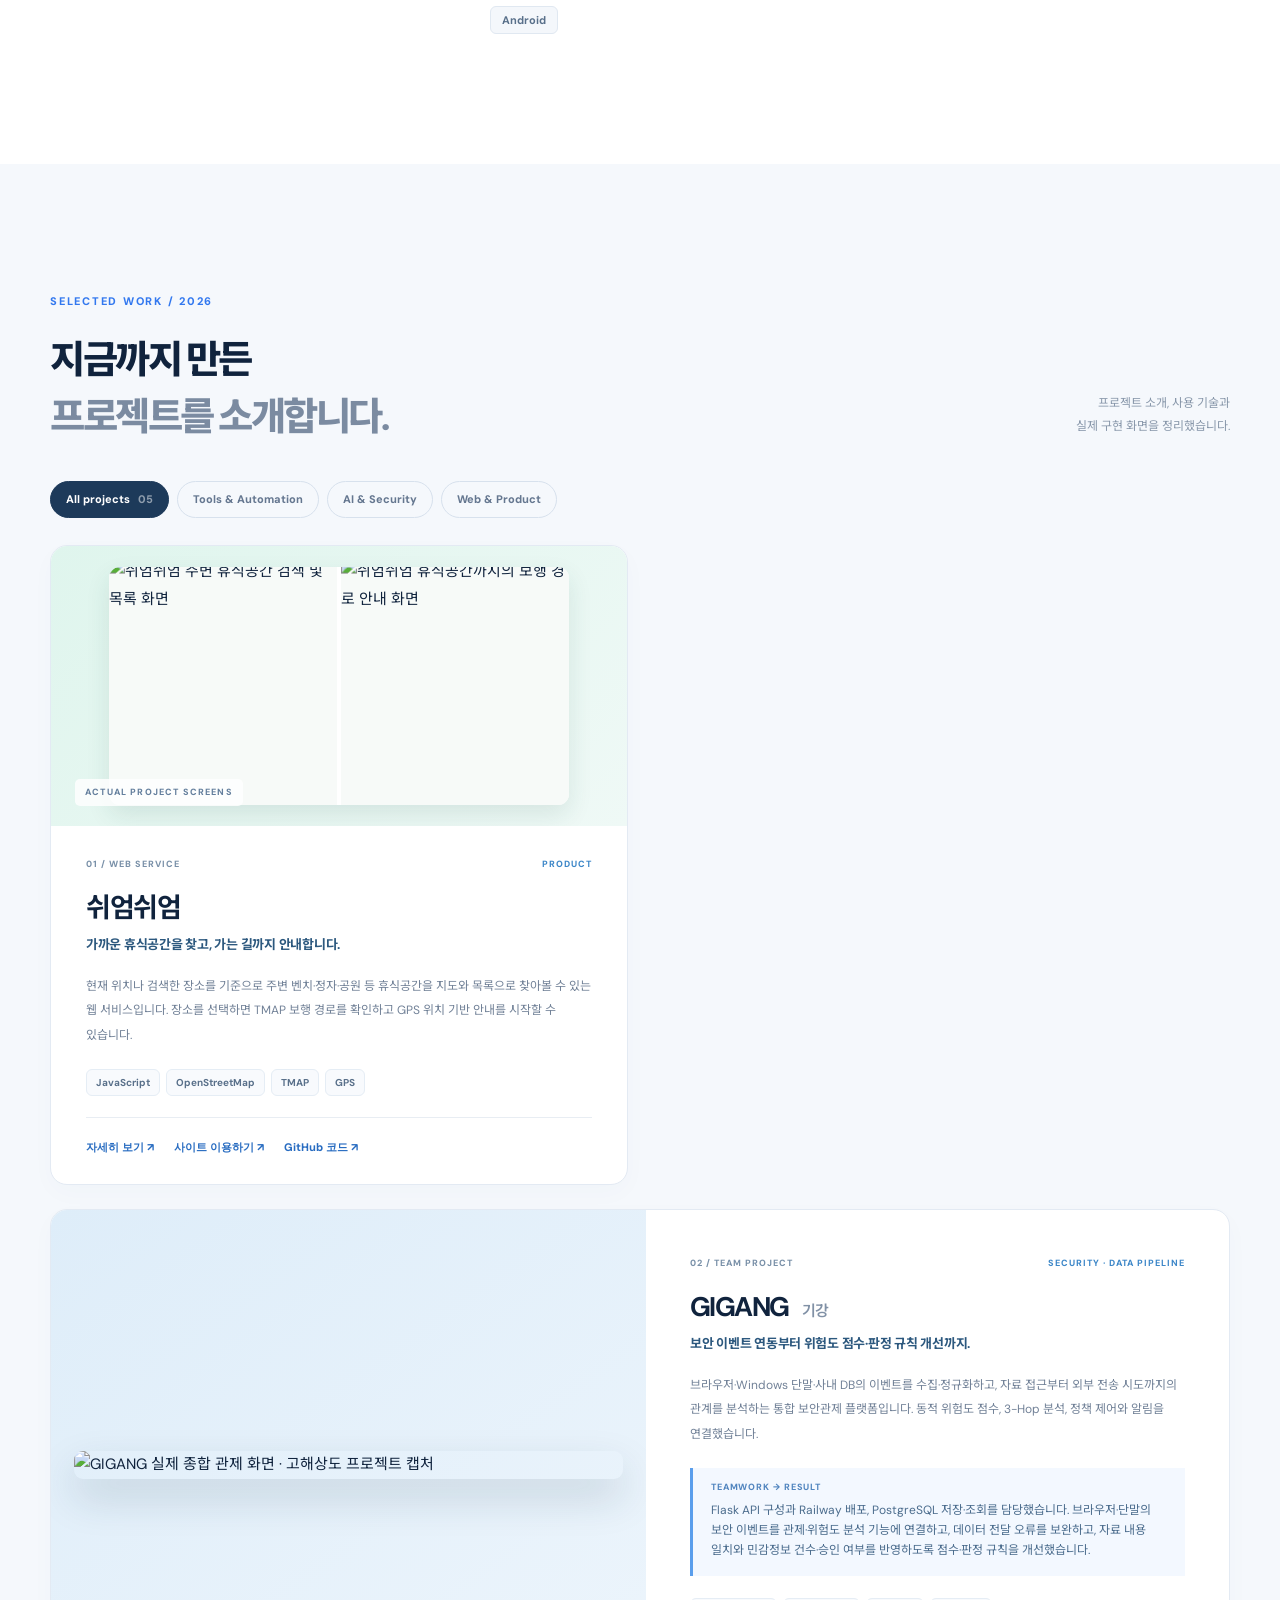
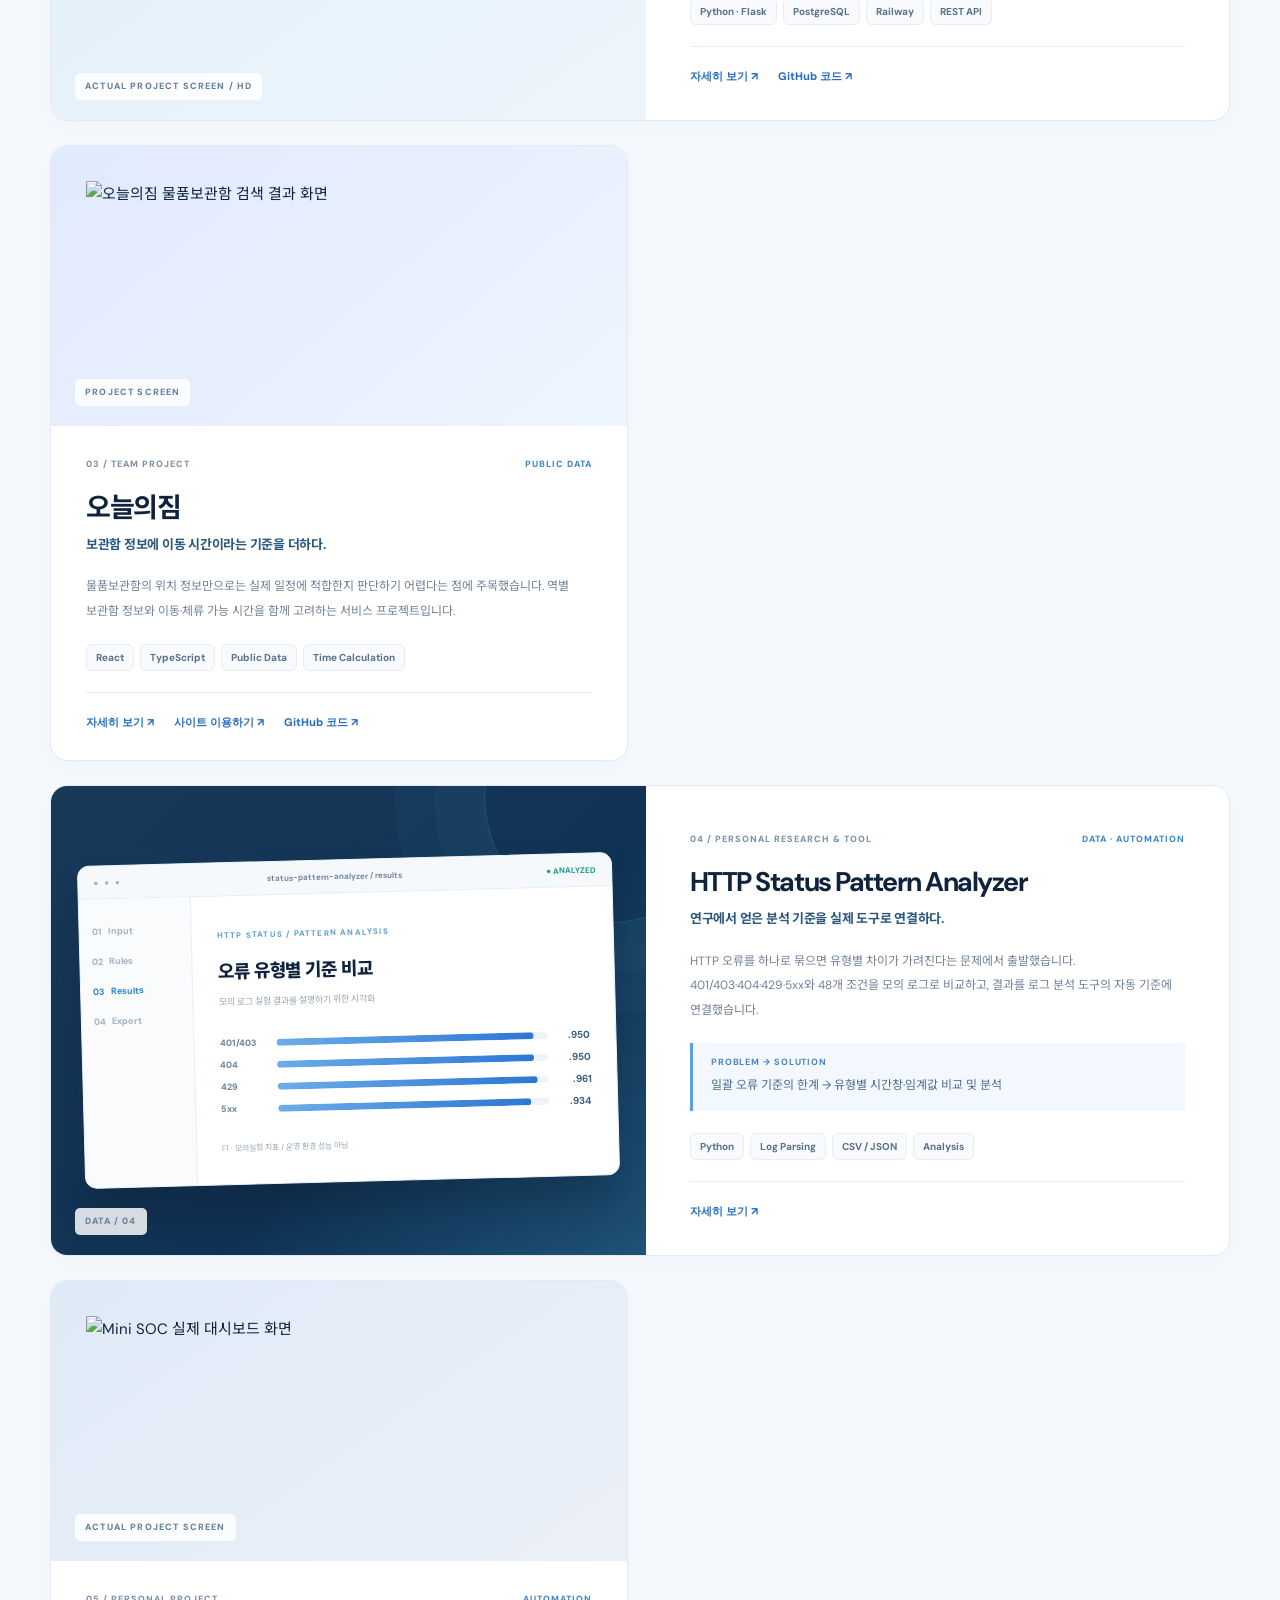
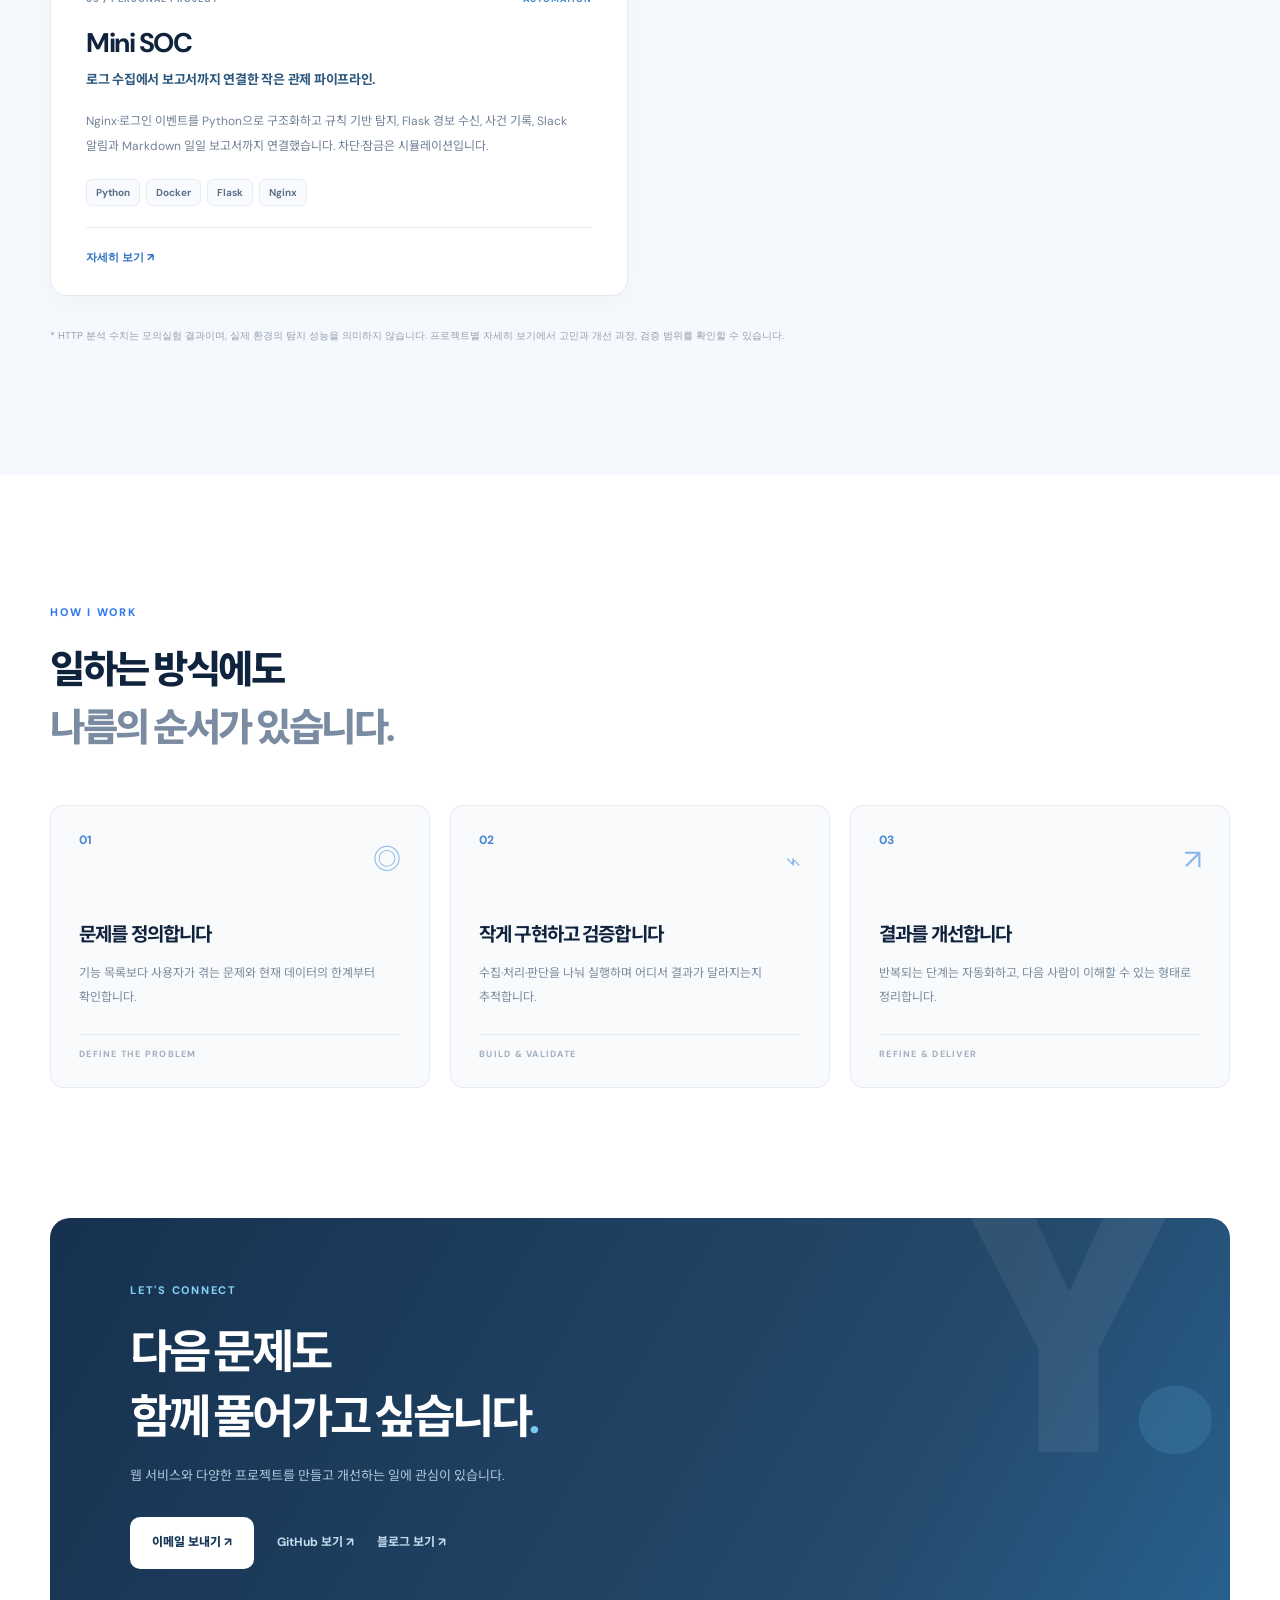
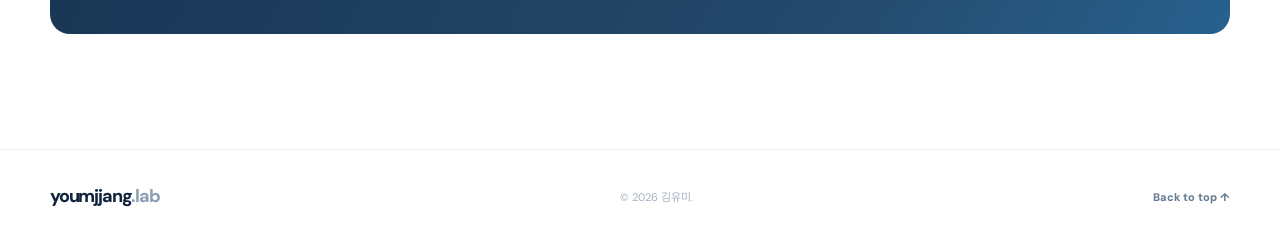
==== commit 81e71a09: "Reorder portfolio cards: 쉬엄쉬엄, GIGANG, 오늘의짐 first" ====
--- a/index.html
+++ b/index.html
@@ -67,9 +67,7 @@
     <div class="section-head"><div><p class="kicker">SELECTED WORK / 2026</p><h2 class="h2" id="projects-title">지금까지 만든<br><span>프로젝트를 소개합니다.</span></h2></div><p>프로젝트 소개, 사용 기술과<br>실제 구현 화면을 정리했습니다.</p></div>
     <div class="filters" role="group" aria-label="프로젝트 필터"><button class="filter selected" data-filter="all" type="button" aria-pressed="true">All projects <span>05</span></button><button class="filter" data-filter="data" type="button" aria-pressed="false">Tools &amp; Automation</button><button class="filter" data-filter="security" type="button" aria-pressed="false">AI &amp; Security</button><button class="filter" data-filter="product" type="button" aria-pressed="false">Web &amp; Product</button></div>
     <div class="project-grid">
-      <article class="project feature" data-category="data security" aria-labelledby="analyzer-title">
-        <div class="cover analyzer"><div class="fake-ui"><div class="fake-head"><span class="fake-dots">● ● ●</span> status-pattern-analyzer / results <span>● ANALYZED</span></div><div class="fake-content"><div class="fake-sidebar"><span>01 &nbsp; Input</span><span>02 &nbsp; Rules</span><span class="active">03 &nbsp; Results</span><span>04 &nbsp; Export</span></div><div class="fake-main"><span>HTTP STATUS / PATTERN ANALYSIS</span><h4>오류 유형별 기준 비교</h4><small>모의 로그 실험 결과를 설명하기 위한 시각화</small><div class="f1-chart"><div><em>401/403</em><span><i style="width:95%"></i></span><b>.950</b></div><div><em>404</em><span><i style="width:95%"></i></span><b>.950</b></div><div><em>429</em><span><i style="width:96.1%"></i></span><b>.961</b></div><div><em>5xx</em><span><i style="width:93.4%"></i></span><b>.934</b></div></div><small class="metric-note">F1 · 모의실험 지표 / 운영 환경 성능 아님</small></div></div></div><span class="cover-no">DATA / 01</span></div>
-        <div class="project-info"><div class="project-meta"><span>01 / PERSONAL RESEARCH &amp; TOOL</span><span>DATA · AUTOMATION</span></div><h3 id="analyzer-title">HTTP Status Pattern Analyzer</h3><p class="project-tagline">연구에서 얻은 분석 기준을 실제 도구로 연결하다.</p><p class="project-desc">HTTP 오류를 하나로 묶으면 유형별 차이가 가려진다는 문제에서 출발했습니다. 401/403·404·429·5xx와 48개 조건을 모의 로그로 비교하고, 결과를 로그 분석 도구의 자동 기준에 연결했습니다.</p><div class="problem"><span>PROBLEM → SOLUTION</span><p>일괄 오류 기준의 한계 → 유형별 시간창·임계값 비교 및 분석</p></div><div class="tags"><span>Python</span><span>Log Parsing</span><span>CSV / JSON</span><span>Analysis</span></div><div class="project-actions"><a href="./http-status-pattern-analyzer.html">자세히 보기 ↗</a></div></div></article>
+      <article class="project" data-category="product" aria-labelledby="rest-title"><div class="cover photo-cover mint-cover lunch-cover"><div class="lunch-shots"><figure class="lunch-shot lunch-shot-a"><img src="https://raw.githubusercontent.com/youmjjang/About-me/main/assets/swieogalgot-iphone-list.png" alt="쉬엄쉬엄 주변 휴식공간 검색 및 목록 화면" loading="lazy"></figure><figure class="lunch-shot lunch-shot-b"><img src="https://raw.githubusercontent.com/youmjjang/About-me/main/assets/swieogalgot-iphone-route.jpg" alt="쉬엄쉬엄 휴식공간까지의 보행 경로 안내 화면" loading="lazy"></figure></div><span class="screen-mark">ACTUAL PROJECT SCREENS</span></div><div class="project-info"><div class="project-meta"><span>01 / WEB SERVICE</span><span>PRODUCT</span></div><h3 id="rest-title">쉬엄쉬엄</h3><p class="project-tagline">가까운 휴식공간을 찾고, 가는 길까지 안내합니다.</p><p class="project-desc">현재 위치나 검색한 장소를 기준으로 주변 벤치·정자·공원 등 휴식공간을 지도와 목록으로 찾아볼 수 있는 웹 서비스입니다. 장소를 선택하면 TMAP 보행 경로를 확인하고 GPS 위치 기반 안내를 시작할 수 있습니다.</p><div class="tags"><span>JavaScript</span><span>OpenStreetMap</span><span>TMAP</span><span>GPS</span></div><div class="project-actions"><a href="./swieogalgot.html">자세히 보기 ↗</a><a href="https://swieogalgot.vercel.app/" target="_blank" rel="noopener noreferrer">사이트 이용하기 ↗</a><a href="https://github.com/youmjjang/swieogalgot" target="_blank" rel="noopener noreferrer">GitHub 코드 ↗</a></div></div></article>
       <article class="project feature" data-category="data security" aria-labelledby="gigang-title">
         <div class="cover photo-cover dark-cover" style="background:linear-gradient(145deg,#deedf9,#edf5fc);padding:23px">
           <img src="https://raw.githubusercontent.com/youmjjang/youmjjang-lab/main/assets/gigang-overview-hd.png" alt="GIGANG 실제 종합 관제 화면 · 고해상도 프로젝트 캡처" loading="lazy" style="max-height:410px;width:100%;height:auto;border-radius:9px;box-shadow:0 18px 40px rgba(24,53,72,.17)">
@@ -84,9 +82,11 @@
           <div class="tags"><span>Python · Flask</span><span>PostgreSQL</span><span>Railway</span><span>REST API</span></div>
           
         <div class="project-actions"><a href="./gigang.html">자세히 보기 ↗</a><a href="https://github.com/dldaudlee36/GIGANG" target="_blank" rel="noopener noreferrer">GitHub 코드 ↗</a></div></div></article>
-      <article class="project" data-category="data security" aria-labelledby="soc-title"><div class="cover photo-cover dark-cover"><img src="https://raw.githubusercontent.com/youmjjang/youmjjang-lab/main/assets/mini-soc-dashboard-cropped.svg" alt="Mini SOC 실제 대시보드 화면" loading="lazy"><span class="screen-mark">ACTUAL PROJECT SCREEN</span></div><div class="project-info"><div class="project-meta"><span>03 / PERSONAL PROJECT</span><span>AUTOMATION</span></div><h3 id="soc-title">Mini SOC</h3><p class="project-tagline">로그 수집에서 보고서까지 연결한 작은 관제 파이프라인.</p><p class="project-desc">Nginx·로그인 이벤트를 Python으로 구조화하고 규칙 기반 탐지, Flask 경보 수신, 사건 기록, Slack 알림과 Markdown 일일 보고서까지 연결했습니다. 차단·잠금은 시뮬레이션입니다.</p><div class="tags"><span>Python</span><span>Docker</span><span>Flask</span><span>Nginx</span></div><div class="project-actions"><a href="./mini-soc.html">자세히 보기 ↗</a></div></div></article>
-      <article class="project" data-category="product" aria-labelledby="rest-title"><div class="cover photo-cover mint-cover lunch-cover"><div class="lunch-shots"><figure class="lunch-shot lunch-shot-a"><img src="https://raw.githubusercontent.com/youmjjang/About-me/main/assets/swieogalgot-iphone-list.png" alt="쉬엄쉬엄 주변 휴식공간 검색 및 목록 화면" loading="lazy"></figure><figure class="lunch-shot lunch-shot-b"><img src="https://raw.githubusercontent.com/youmjjang/About-me/main/assets/swieogalgot-iphone-route.jpg" alt="쉬엄쉬엄 휴식공간까지의 보행 경로 안내 화면" loading="lazy"></figure></div><span class="screen-mark">ACTUAL PROJECT SCREENS</span></div><div class="project-info"><div class="project-meta"><span>04 / WEB SERVICE</span><span>PRODUCT</span></div><h3 id="rest-title">쉬엄쉬엄</h3><p class="project-tagline">가까운 휴식공간을 찾고, 가는 길까지 안내합니다.</p><p class="project-desc">현재 위치나 검색한 장소를 기준으로 주변 벤치·정자·공원 등 휴식공간을 지도와 목록으로 찾아볼 수 있는 웹 서비스입니다. 장소를 선택하면 TMAP 보행 경로를 확인하고 GPS 위치 기반 안내를 시작할 수 있습니다.</p><div class="tags"><span>JavaScript</span><span>OpenStreetMap</span><span>TMAP</span><span>GPS</span></div><div class="project-actions"><a href="./swieogalgot.html">자세히 보기 ↗</a><a href="https://swieogalgot.vercel.app/" target="_blank" rel="noopener noreferrer">사이트 이용하기 ↗</a><a href="https://github.com/youmjjang/swieogalgot" target="_blank" rel="noopener noreferrer">GitHub 코드 ↗</a></div></div></article>
-      <article class="project last-project" data-category="data product" aria-labelledby="jim-title"><div class="cover photo-cover sky-cover"><img src="https://raw.githubusercontent.com/youmjjang/About-me/main/assets/jim-results.png" alt="오늘의짐 물품보관함 검색 결과 화면" loading="lazy"><span class="screen-mark">PROJECT SCREEN</span></div><div class="project-info"><div class="project-meta"><span>05 / TEAM PROJECT</span><span>PUBLIC DATA</span></div><h3 id="jim-title">오늘의짐</h3><p class="project-tagline">보관함 정보에 이동 시간이라는 기준을 더하다.</p><p class="project-desc">물품보관함의 위치 정보만으로는 실제 일정에 적합한지 판단하기 어렵다는 점에 주목했습니다. 역별 보관함 정보와 이동·체류 가능 시간을 함께 고려하는 서비스 프로젝트입니다.</p><div class="tags"><span>React</span><span>TypeScript</span><span>Public Data</span><span>Time Calculation</span></div><div class="project-actions"><a href="./oneurui-jim.html">자세히 보기 ↗</a><a href="https://oneurui-jim.vercel.app/" target="_blank" rel="noopener noreferrer">사이트 이용하기 ↗</a><a href="https://github.com/youmjjang/oneurui-jim" target="_blank" rel="noopener noreferrer">GitHub 코드 ↗</a></div></div></article>
+      <article class="project last-project" data-category="data product" aria-labelledby="jim-title"><div class="cover photo-cover sky-cover"><img src="https://raw.githubusercontent.com/youmjjang/About-me/main/assets/jim-results.png" alt="오늘의짐 물품보관함 검색 결과 화면" loading="lazy"><span class="screen-mark">PROJECT SCREEN</span></div><div class="project-info"><div class="project-meta"><span>03 / TEAM PROJECT</span><span>PUBLIC DATA</span></div><h3 id="jim-title">오늘의짐</h3><p class="project-tagline">보관함 정보에 이동 시간이라는 기준을 더하다.</p><p class="project-desc">물품보관함의 위치 정보만으로는 실제 일정에 적합한지 판단하기 어렵다는 점에 주목했습니다. 역별 보관함 정보와 이동·체류 가능 시간을 함께 고려하는 서비스 프로젝트입니다.</p><div class="tags"><span>React</span><span>TypeScript</span><span>Public Data</span><span>Time Calculation</span></div><div class="project-actions"><a href="./oneurui-jim.html">자세히 보기 ↗</a><a href="https://oneurui-jim.vercel.app/" target="_blank" rel="noopener noreferrer">사이트 이용하기 ↗</a><a href="https://github.com/youmjjang/oneurui-jim" target="_blank" rel="noopener noreferrer">GitHub 코드 ↗</a></div></div></article>
+      <article class="project feature" data-category="data security" aria-labelledby="analyzer-title">
+        <div class="cover analyzer"><div class="fake-ui"><div class="fake-head"><span class="fake-dots">● ● ●</span> status-pattern-analyzer / results <span>● ANALYZED</span></div><div class="fake-content"><div class="fake-sidebar"><span>01 &nbsp; Input</span><span>02 &nbsp; Rules</span><span class="active">03 &nbsp; Results</span><span>04 &nbsp; Export</span></div><div class="fake-main"><span>HTTP STATUS / PATTERN ANALYSIS</span><h4>오류 유형별 기준 비교</h4><small>모의 로그 실험 결과를 설명하기 위한 시각화</small><div class="f1-chart"><div><em>401/403</em><span><i style="width:95%"></i></span><b>.950</b></div><div><em>404</em><span><i style="width:95%"></i></span><b>.950</b></div><div><em>429</em><span><i style="width:96.1%"></i></span><b>.961</b></div><div><em>5xx</em><span><i style="width:93.4%"></i></span><b>.934</b></div></div><small class="metric-note">F1 · 모의실험 지표 / 운영 환경 성능 아님</small></div></div></div><span class="cover-no">DATA / 04</span></div>
+        <div class="project-info"><div class="project-meta"><span>04 / PERSONAL RESEARCH &amp; TOOL</span><span>DATA · AUTOMATION</span></div><h3 id="analyzer-title">HTTP Status Pattern Analyzer</h3><p class="project-tagline">연구에서 얻은 분석 기준을 실제 도구로 연결하다.</p><p class="project-desc">HTTP 오류를 하나로 묶으면 유형별 차이가 가려진다는 문제에서 출발했습니다. 401/403·404·429·5xx와 48개 조건을 모의 로그로 비교하고, 결과를 로그 분석 도구의 자동 기준에 연결했습니다.</p><div class="problem"><span>PROBLEM → SOLUTION</span><p>일괄 오류 기준의 한계 → 유형별 시간창·임계값 비교 및 분석</p></div><div class="tags"><span>Python</span><span>Log Parsing</span><span>CSV / JSON</span><span>Analysis</span></div><div class="project-actions"><a href="./http-status-pattern-analyzer.html">자세히 보기 ↗</a></div></div></article>
+      <article class="project" data-category="data security" aria-labelledby="soc-title"><div class="cover photo-cover dark-cover"><img src="https://raw.githubusercontent.com/youmjjang/youmjjang-lab/main/assets/mini-soc-dashboard-cropped.svg" alt="Mini SOC 실제 대시보드 화면" loading="lazy"><span class="screen-mark">ACTUAL PROJECT SCREEN</span></div><div class="project-info"><div class="project-meta"><span>05 / PERSONAL PROJECT</span><span>AUTOMATION</span></div><h3 id="soc-title">Mini SOC</h3><p class="project-tagline">로그 수집에서 보고서까지 연결한 작은 관제 파이프라인.</p><p class="project-desc">Nginx·로그인 이벤트를 Python으로 구조화하고 규칙 기반 탐지, Flask 경보 수신, 사건 기록, Slack 알림과 Markdown 일일 보고서까지 연결했습니다. 차단·잠금은 시뮬레이션입니다.</p><div class="tags"><span>Python</span><span>Docker</span><span>Flask</span><span>Nginx</span></div><div class="project-actions"><a href="./mini-soc.html">자세히 보기 ↗</a></div></div></article>
     </div>
     <p class="work-footnote">* HTTP 분석 수치는 모의실험 결과이며, 실제 환경의 탐지 성능을 의미하지 않습니다. 프로젝트별 자세히 보기에서 고민과 개선 과정, 검증 범위를 확인할 수 있습니다.</p>
   </div>
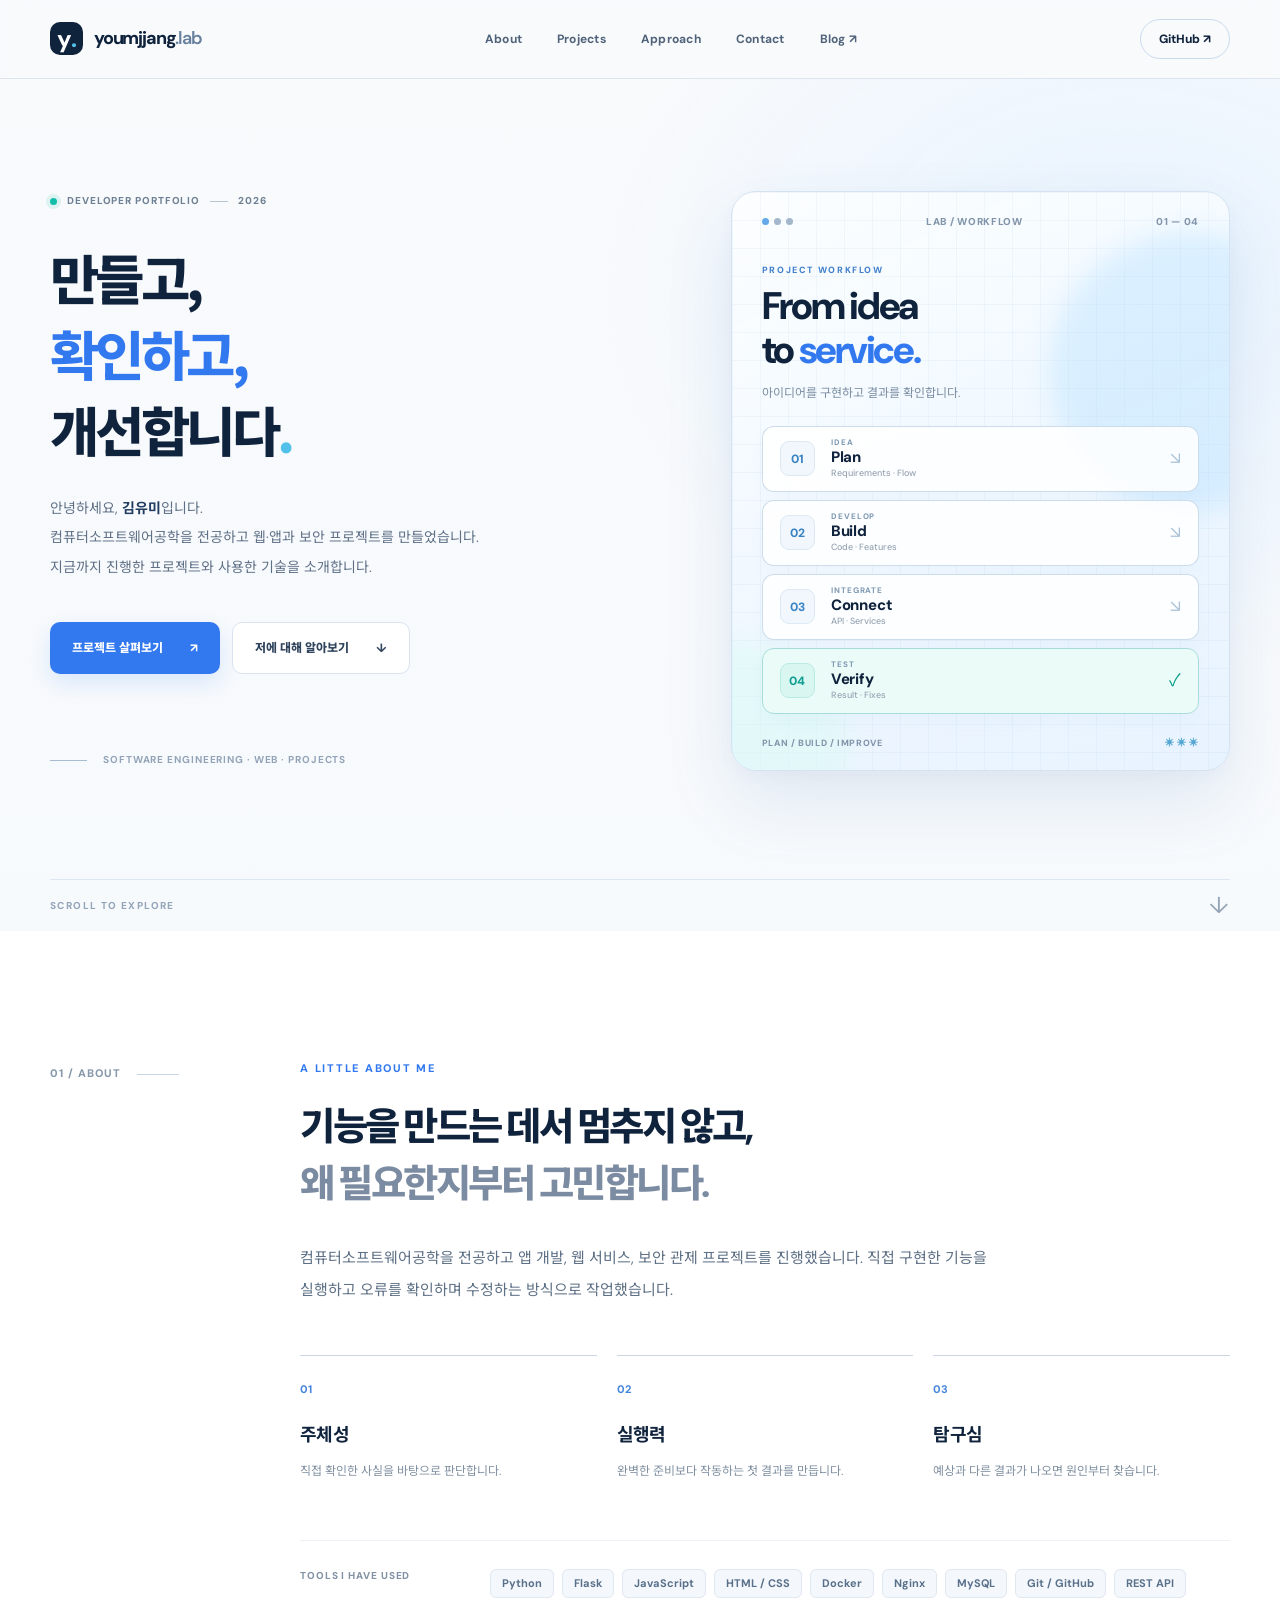
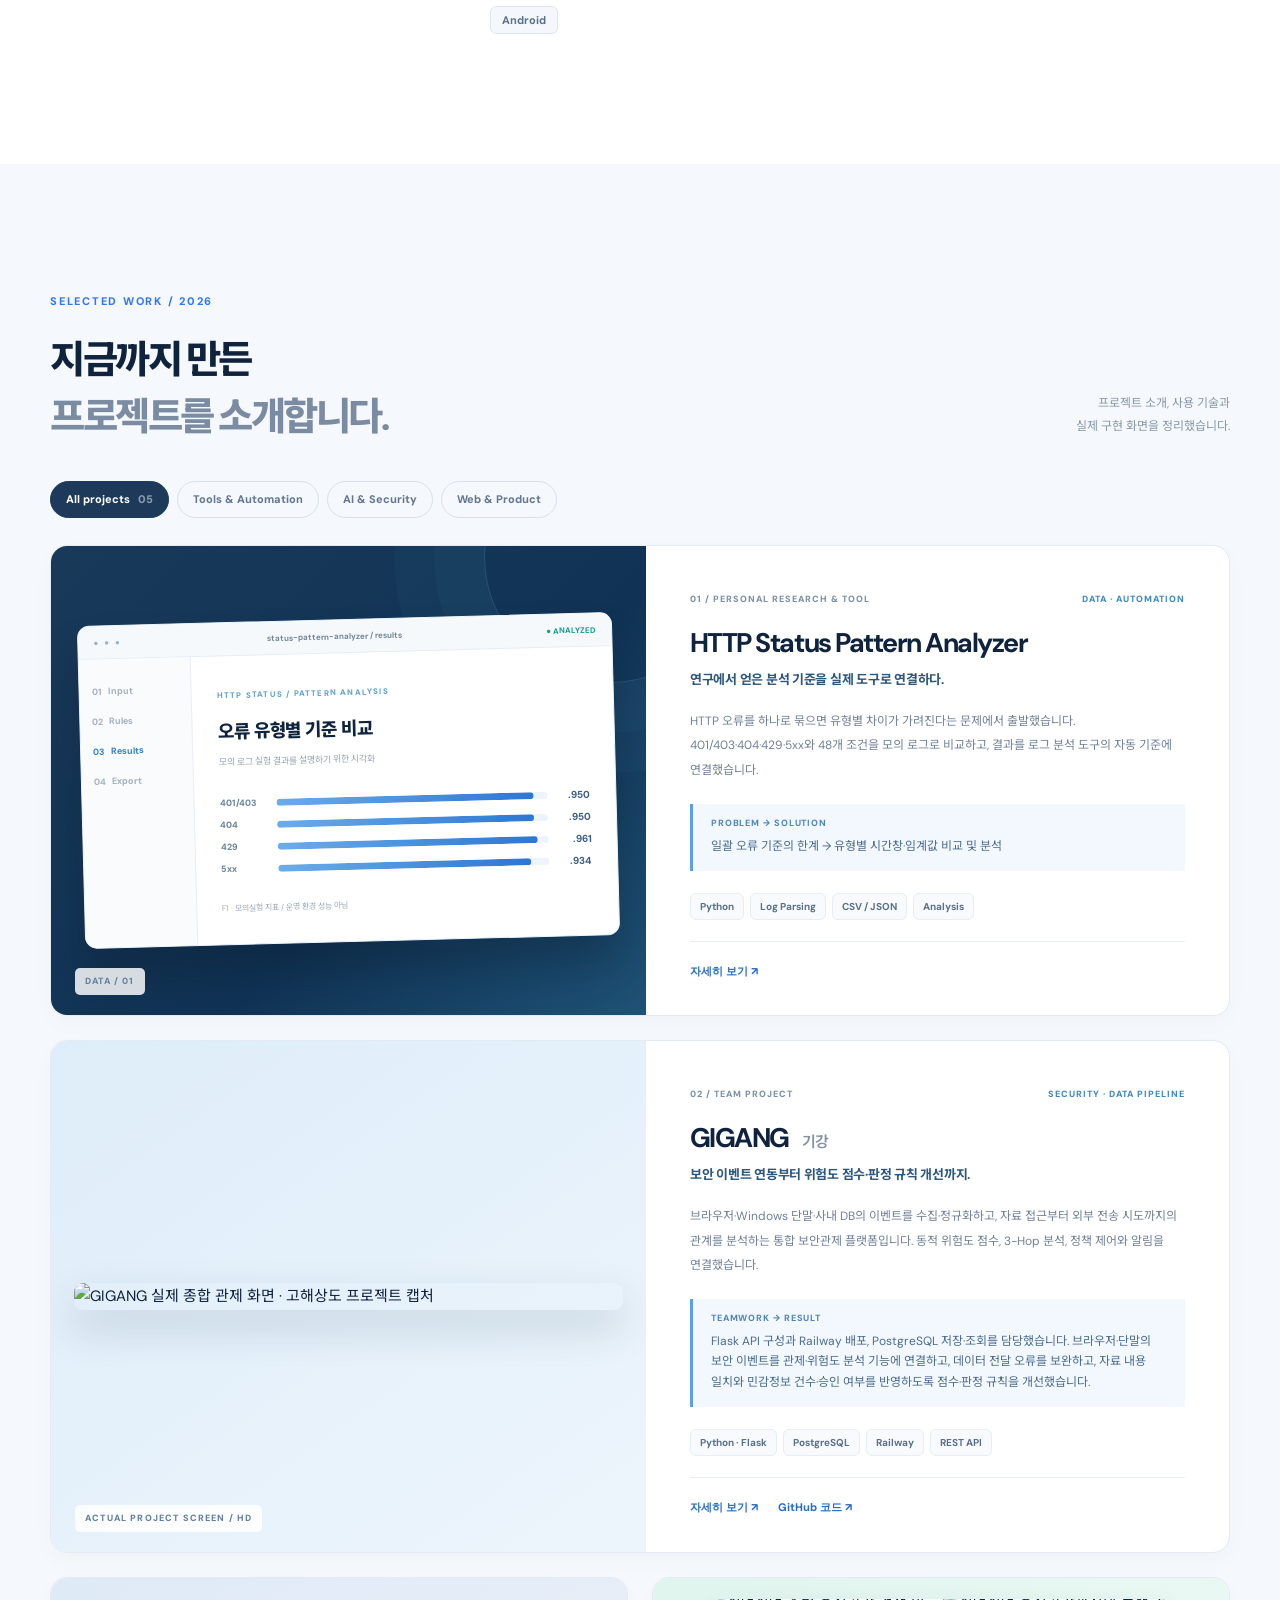
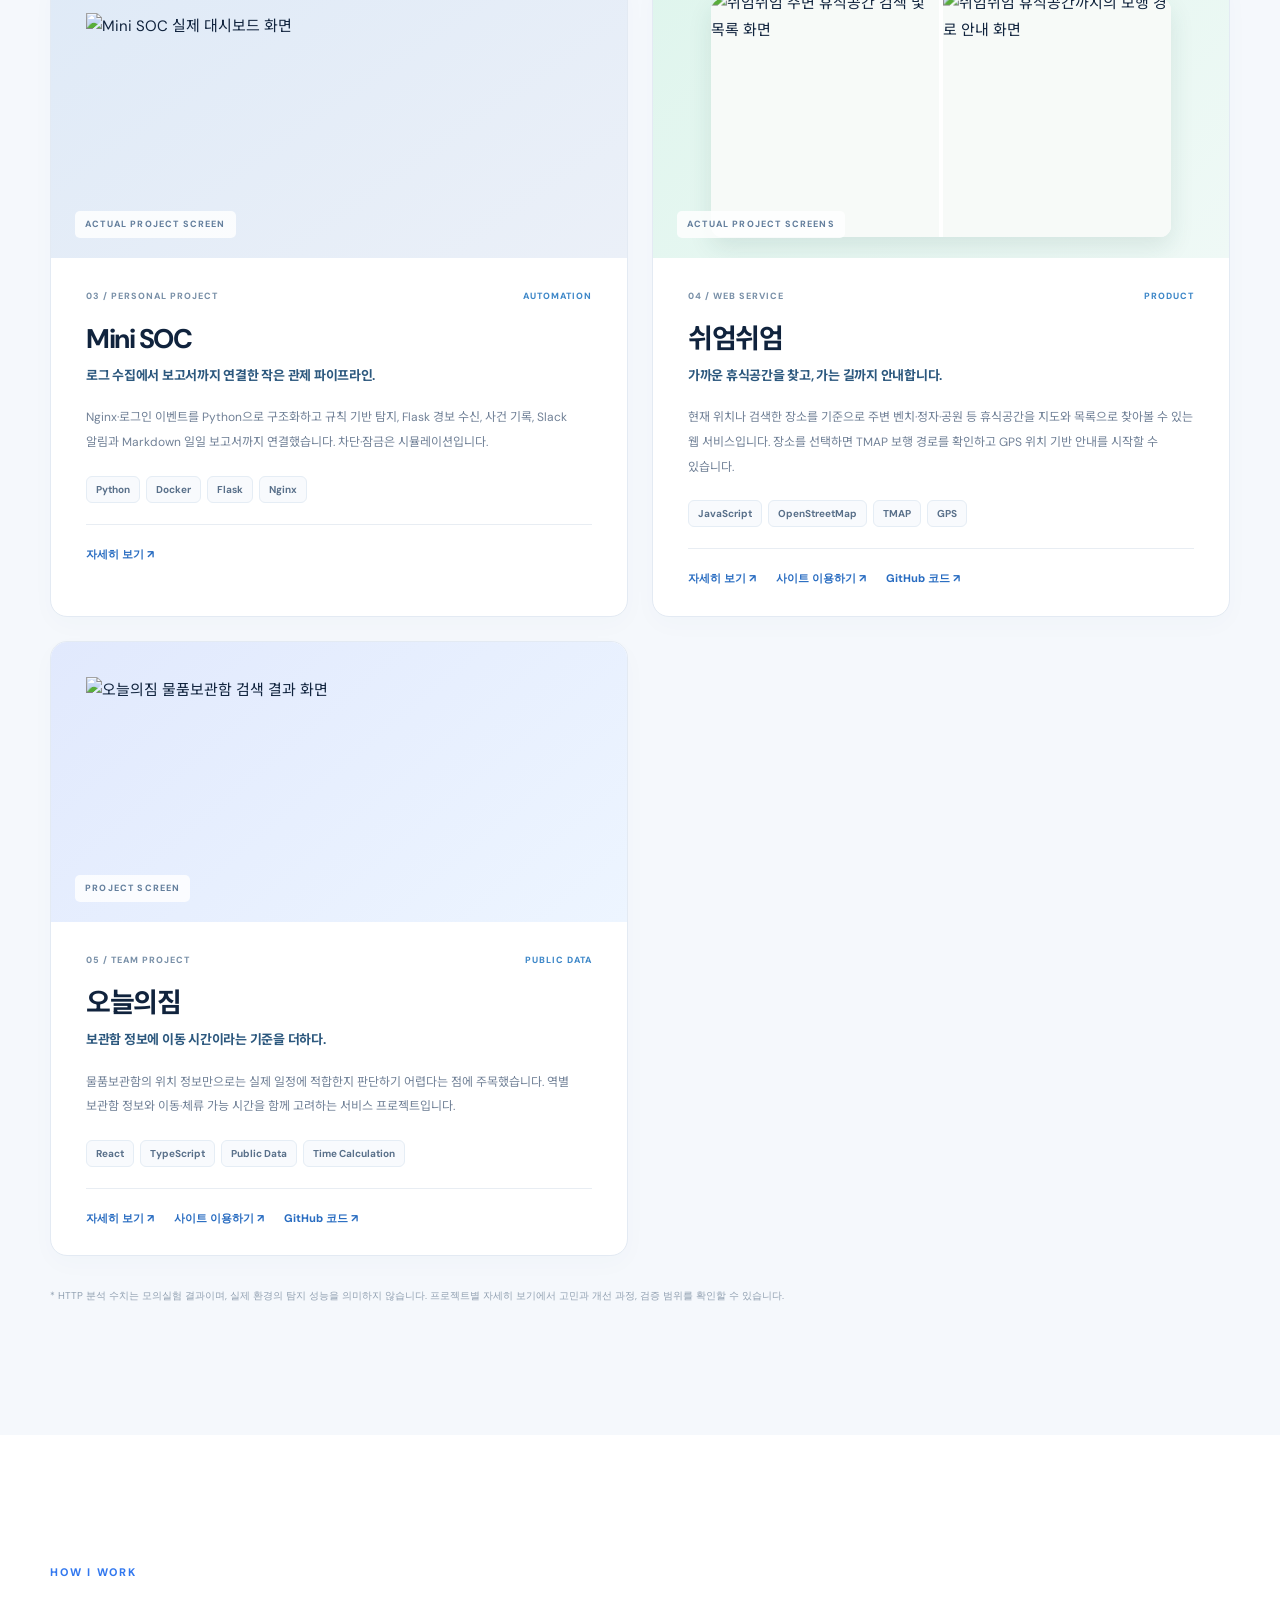
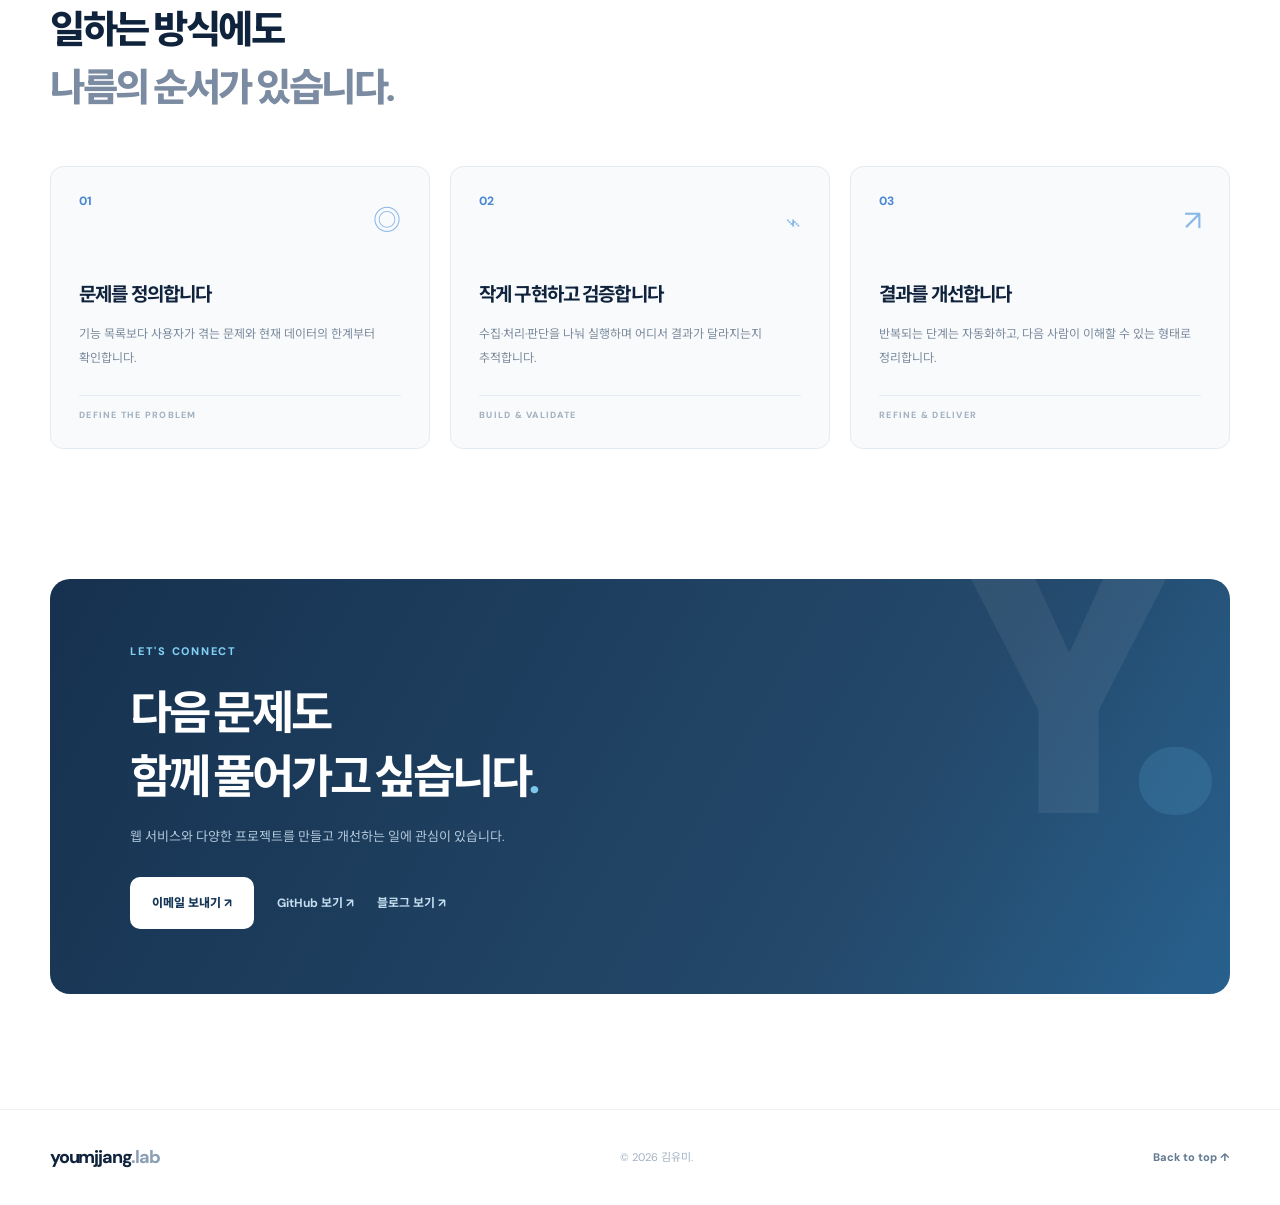
==== commit 539b0e9c: "Restore original portfolio project ordering" ====
--- a/index.html
+++ b/index.html
@@ -67,7 +67,9 @@
     <div class="section-head"><div><p class="kicker">SELECTED WORK / 2026</p><h2 class="h2" id="projects-title">지금까지 만든<br><span>프로젝트를 소개합니다.</span></h2></div><p>프로젝트 소개, 사용 기술과<br>실제 구현 화면을 정리했습니다.</p></div>
     <div class="filters" role="group" aria-label="프로젝트 필터"><button class="filter selected" data-filter="all" type="button" aria-pressed="true">All projects <span>05</span></button><button class="filter" data-filter="data" type="button" aria-pressed="false">Tools &amp; Automation</button><button class="filter" data-filter="security" type="button" aria-pressed="false">AI &amp; Security</button><button class="filter" data-filter="product" type="button" aria-pressed="false">Web &amp; Product</button></div>
     <div class="project-grid">
-      <article class="project" data-category="product" aria-labelledby="rest-title"><div class="cover photo-cover mint-cover lunch-cover"><div class="lunch-shots"><figure class="lunch-shot lunch-shot-a"><img src="https://raw.githubusercontent.com/youmjjang/About-me/main/assets/swieogalgot-iphone-list.png" alt="쉬엄쉬엄 주변 휴식공간 검색 및 목록 화면" loading="lazy"></figure><figure class="lunch-shot lunch-shot-b"><img src="https://raw.githubusercontent.com/youmjjang/About-me/main/assets/swieogalgot-iphone-route.jpg" alt="쉬엄쉬엄 휴식공간까지의 보행 경로 안내 화면" loading="lazy"></figure></div><span class="screen-mark">ACTUAL PROJECT SCREENS</span></div><div class="project-info"><div class="project-meta"><span>01 / WEB SERVICE</span><span>PRODUCT</span></div><h3 id="rest-title">쉬엄쉬엄</h3><p class="project-tagline">가까운 휴식공간을 찾고, 가는 길까지 안내합니다.</p><p class="project-desc">현재 위치나 검색한 장소를 기준으로 주변 벤치·정자·공원 등 휴식공간을 지도와 목록으로 찾아볼 수 있는 웹 서비스입니다. 장소를 선택하면 TMAP 보행 경로를 확인하고 GPS 위치 기반 안내를 시작할 수 있습니다.</p><div class="tags"><span>JavaScript</span><span>OpenStreetMap</span><span>TMAP</span><span>GPS</span></div><div class="project-actions"><a href="./swieogalgot.html">자세히 보기 ↗</a><a href="https://swieogalgot.vercel.app/" target="_blank" rel="noopener noreferrer">사이트 이용하기 ↗</a><a href="https://github.com/youmjjang/swieogalgot" target="_blank" rel="noopener noreferrer">GitHub 코드 ↗</a></div></div></article>
+      <article class="project feature" data-category="data security" aria-labelledby="analyzer-title">
+        <div class="cover analyzer"><div class="fake-ui"><div class="fake-head"><span class="fake-dots">● ● ●</span> status-pattern-analyzer / results <span>● ANALYZED</span></div><div class="fake-content"><div class="fake-sidebar"><span>01 &nbsp; Input</span><span>02 &nbsp; Rules</span><span class="active">03 &nbsp; Results</span><span>04 &nbsp; Export</span></div><div class="fake-main"><span>HTTP STATUS / PATTERN ANALYSIS</span><h4>오류 유형별 기준 비교</h4><small>모의 로그 실험 결과를 설명하기 위한 시각화</small><div class="f1-chart"><div><em>401/403</em><span><i style="width:95%"></i></span><b>.950</b></div><div><em>404</em><span><i style="width:95%"></i></span><b>.950</b></div><div><em>429</em><span><i style="width:96.1%"></i></span><b>.961</b></div><div><em>5xx</em><span><i style="width:93.4%"></i></span><b>.934</b></div></div><small class="metric-note">F1 · 모의실험 지표 / 운영 환경 성능 아님</small></div></div></div><span class="cover-no">DATA / 01</span></div>
+        <div class="project-info"><div class="project-meta"><span>01 / PERSONAL RESEARCH &amp; TOOL</span><span>DATA · AUTOMATION</span></div><h3 id="analyzer-title">HTTP Status Pattern Analyzer</h3><p class="project-tagline">연구에서 얻은 분석 기준을 실제 도구로 연결하다.</p><p class="project-desc">HTTP 오류를 하나로 묶으면 유형별 차이가 가려진다는 문제에서 출발했습니다. 401/403·404·429·5xx와 48개 조건을 모의 로그로 비교하고, 결과를 로그 분석 도구의 자동 기준에 연결했습니다.</p><div class="problem"><span>PROBLEM → SOLUTION</span><p>일괄 오류 기준의 한계 → 유형별 시간창·임계값 비교 및 분석</p></div><div class="tags"><span>Python</span><span>Log Parsing</span><span>CSV / JSON</span><span>Analysis</span></div><div class="project-actions"><a href="./http-status-pattern-analyzer.html">자세히 보기 ↗</a></div></div></article>
       <article class="project feature" data-category="data security" aria-labelledby="gigang-title">
         <div class="cover photo-cover dark-cover" style="background:linear-gradient(145deg,#deedf9,#edf5fc);padding:23px">
           <img src="https://raw.githubusercontent.com/youmjjang/youmjjang-lab/main/assets/gigang-overview-hd.png" alt="GIGANG 실제 종합 관제 화면 · 고해상도 프로젝트 캡처" loading="lazy" style="max-height:410px;width:100%;height:auto;border-radius:9px;box-shadow:0 18px 40px rgba(24,53,72,.17)">
@@ -82,11 +84,9 @@
           <div class="tags"><span>Python · Flask</span><span>PostgreSQL</span><span>Railway</span><span>REST API</span></div>
           
         <div class="project-actions"><a href="./gigang.html">자세히 보기 ↗</a><a href="https://github.com/dldaudlee36/GIGANG" target="_blank" rel="noopener noreferrer">GitHub 코드 ↗</a></div></div></article>
-      <article class="project last-project" data-category="data product" aria-labelledby="jim-title"><div class="cover photo-cover sky-cover"><img src="https://raw.githubusercontent.com/youmjjang/About-me/main/assets/jim-results.png" alt="오늘의짐 물품보관함 검색 결과 화면" loading="lazy"><span class="screen-mark">PROJECT SCREEN</span></div><div class="project-info"><div class="project-meta"><span>03 / TEAM PROJECT</span><span>PUBLIC DATA</span></div><h3 id="jim-title">오늘의짐</h3><p class="project-tagline">보관함 정보에 이동 시간이라는 기준을 더하다.</p><p class="project-desc">물품보관함의 위치 정보만으로는 실제 일정에 적합한지 판단하기 어렵다는 점에 주목했습니다. 역별 보관함 정보와 이동·체류 가능 시간을 함께 고려하는 서비스 프로젝트입니다.</p><div class="tags"><span>React</span><span>TypeScript</span><span>Public Data</span><span>Time Calculation</span></div><div class="project-actions"><a href="./oneurui-jim.html">자세히 보기 ↗</a><a href="https://oneurui-jim.vercel.app/" target="_blank" rel="noopener noreferrer">사이트 이용하기 ↗</a><a href="https://github.com/youmjjang/oneurui-jim" target="_blank" rel="noopener noreferrer">GitHub 코드 ↗</a></div></div></article>
-      <article class="project feature" data-category="data security" aria-labelledby="analyzer-title">
-        <div class="cover analyzer"><div class="fake-ui"><div class="fake-head"><span class="fake-dots">● ● ●</span> status-pattern-analyzer / results <span>● ANALYZED</span></div><div class="fake-content"><div class="fake-sidebar"><span>01 &nbsp; Input</span><span>02 &nbsp; Rules</span><span class="active">03 &nbsp; Results</span><span>04 &nbsp; Export</span></div><div class="fake-main"><span>HTTP STATUS / PATTERN ANALYSIS</span><h4>오류 유형별 기준 비교</h4><small>모의 로그 실험 결과를 설명하기 위한 시각화</small><div class="f1-chart"><div><em>401/403</em><span><i style="width:95%"></i></span><b>.950</b></div><div><em>404</em><span><i style="width:95%"></i></span><b>.950</b></div><div><em>429</em><span><i style="width:96.1%"></i></span><b>.961</b></div><div><em>5xx</em><span><i style="width:93.4%"></i></span><b>.934</b></div></div><small class="metric-note">F1 · 모의실험 지표 / 운영 환경 성능 아님</small></div></div></div><span class="cover-no">DATA / 04</span></div>
-        <div class="project-info"><div class="project-meta"><span>04 / PERSONAL RESEARCH &amp; TOOL</span><span>DATA · AUTOMATION</span></div><h3 id="analyzer-title">HTTP Status Pattern Analyzer</h3><p class="project-tagline">연구에서 얻은 분석 기준을 실제 도구로 연결하다.</p><p class="project-desc">HTTP 오류를 하나로 묶으면 유형별 차이가 가려진다는 문제에서 출발했습니다. 401/403·404·429·5xx와 48개 조건을 모의 로그로 비교하고, 결과를 로그 분석 도구의 자동 기준에 연결했습니다.</p><div class="problem"><span>PROBLEM → SOLUTION</span><p>일괄 오류 기준의 한계 → 유형별 시간창·임계값 비교 및 분석</p></div><div class="tags"><span>Python</span><span>Log Parsing</span><span>CSV / JSON</span><span>Analysis</span></div><div class="project-actions"><a href="./http-status-pattern-analyzer.html">자세히 보기 ↗</a></div></div></article>
-      <article class="project" data-category="data security" aria-labelledby="soc-title"><div class="cover photo-cover dark-cover"><img src="https://raw.githubusercontent.com/youmjjang/youmjjang-lab/main/assets/mini-soc-dashboard-cropped.svg" alt="Mini SOC 실제 대시보드 화면" loading="lazy"><span class="screen-mark">ACTUAL PROJECT SCREEN</span></div><div class="project-info"><div class="project-meta"><span>05 / PERSONAL PROJECT</span><span>AUTOMATION</span></div><h3 id="soc-title">Mini SOC</h3><p class="project-tagline">로그 수집에서 보고서까지 연결한 작은 관제 파이프라인.</p><p class="project-desc">Nginx·로그인 이벤트를 Python으로 구조화하고 규칙 기반 탐지, Flask 경보 수신, 사건 기록, Slack 알림과 Markdown 일일 보고서까지 연결했습니다. 차단·잠금은 시뮬레이션입니다.</p><div class="tags"><span>Python</span><span>Docker</span><span>Flask</span><span>Nginx</span></div><div class="project-actions"><a href="./mini-soc.html">자세히 보기 ↗</a></div></div></article>
+      <article class="project" data-category="data security" aria-labelledby="soc-title"><div class="cover photo-cover dark-cover"><img src="https://raw.githubusercontent.com/youmjjang/youmjjang-lab/main/assets/mini-soc-dashboard-cropped.svg" alt="Mini SOC 실제 대시보드 화면" loading="lazy"><span class="screen-mark">ACTUAL PROJECT SCREEN</span></div><div class="project-info"><div class="project-meta"><span>03 / PERSONAL PROJECT</span><span>AUTOMATION</span></div><h3 id="soc-title">Mini SOC</h3><p class="project-tagline">로그 수집에서 보고서까지 연결한 작은 관제 파이프라인.</p><p class="project-desc">Nginx·로그인 이벤트를 Python으로 구조화하고 규칙 기반 탐지, Flask 경보 수신, 사건 기록, Slack 알림과 Markdown 일일 보고서까지 연결했습니다. 차단·잠금은 시뮬레이션입니다.</p><div class="tags"><span>Python</span><span>Docker</span><span>Flask</span><span>Nginx</span></div><div class="project-actions"><a href="./mini-soc.html">자세히 보기 ↗</a></div></div></article>
+      <article class="project" data-category="product" aria-labelledby="rest-title"><div class="cover photo-cover mint-cover lunch-cover"><div class="lunch-shots"><figure class="lunch-shot lunch-shot-a"><img src="https://raw.githubusercontent.com/youmjjang/About-me/main/assets/swieogalgot-iphone-list.png" alt="쉬엄쉬엄 주변 휴식공간 검색 및 목록 화면" loading="lazy"></figure><figure class="lunch-shot lunch-shot-b"><img src="https://raw.githubusercontent.com/youmjjang/About-me/main/assets/swieogalgot-iphone-route.jpg" alt="쉬엄쉬엄 휴식공간까지의 보행 경로 안내 화면" loading="lazy"></figure></div><span class="screen-mark">ACTUAL PROJECT SCREENS</span></div><div class="project-info"><div class="project-meta"><span>04 / WEB SERVICE</span><span>PRODUCT</span></div><h3 id="rest-title">쉬엄쉬엄</h3><p class="project-tagline">가까운 휴식공간을 찾고, 가는 길까지 안내합니다.</p><p class="project-desc">현재 위치나 검색한 장소를 기준으로 주변 벤치·정자·공원 등 휴식공간을 지도와 목록으로 찾아볼 수 있는 웹 서비스입니다. 장소를 선택하면 TMAP 보행 경로를 확인하고 GPS 위치 기반 안내를 시작할 수 있습니다.</p><div class="tags"><span>JavaScript</span><span>OpenStreetMap</span><span>TMAP</span><span>GPS</span></div><div class="project-actions"><a href="./swieogalgot.html">자세히 보기 ↗</a><a href="https://swieogalgot.vercel.app/" target="_blank" rel="noopener noreferrer">사이트 이용하기 ↗</a><a href="https://github.com/youmjjang/swieogalgot" target="_blank" rel="noopener noreferrer">GitHub 코드 ↗</a></div></div></article>
+      <article class="project last-project" data-category="data product" aria-labelledby="jim-title"><div class="cover photo-cover sky-cover"><img src="https://raw.githubusercontent.com/youmjjang/About-me/main/assets/jim-results.png" alt="오늘의짐 물품보관함 검색 결과 화면" loading="lazy"><span class="screen-mark">PROJECT SCREEN</span></div><div class="project-info"><div class="project-meta"><span>05 / TEAM PROJECT</span><span>PUBLIC DATA</span></div><h3 id="jim-title">오늘의짐</h3><p class="project-tagline">보관함 정보에 이동 시간이라는 기준을 더하다.</p><p class="project-desc">물품보관함의 위치 정보만으로는 실제 일정에 적합한지 판단하기 어렵다는 점에 주목했습니다. 역별 보관함 정보와 이동·체류 가능 시간을 함께 고려하는 서비스 프로젝트입니다.</p><div class="tags"><span>React</span><span>TypeScript</span><span>Public Data</span><span>Time Calculation</span></div><div class="project-actions"><a href="./oneurui-jim.html">자세히 보기 ↗</a><a href="https://oneurui-jim.vercel.app/" target="_blank" rel="noopener noreferrer">사이트 이용하기 ↗</a><a href="https://github.com/youmjjang/oneurui-jim" target="_blank" rel="noopener noreferrer">GitHub 코드 ↗</a></div></div></article>
     </div>
     <p class="work-footnote">* HTTP 분석 수치는 모의실험 결과이며, 실제 환경의 탐지 성능을 의미하지 않습니다. 프로젝트별 자세히 보기에서 고민과 개선 과정, 검증 범위를 확인할 수 있습니다.</p>
   </div>
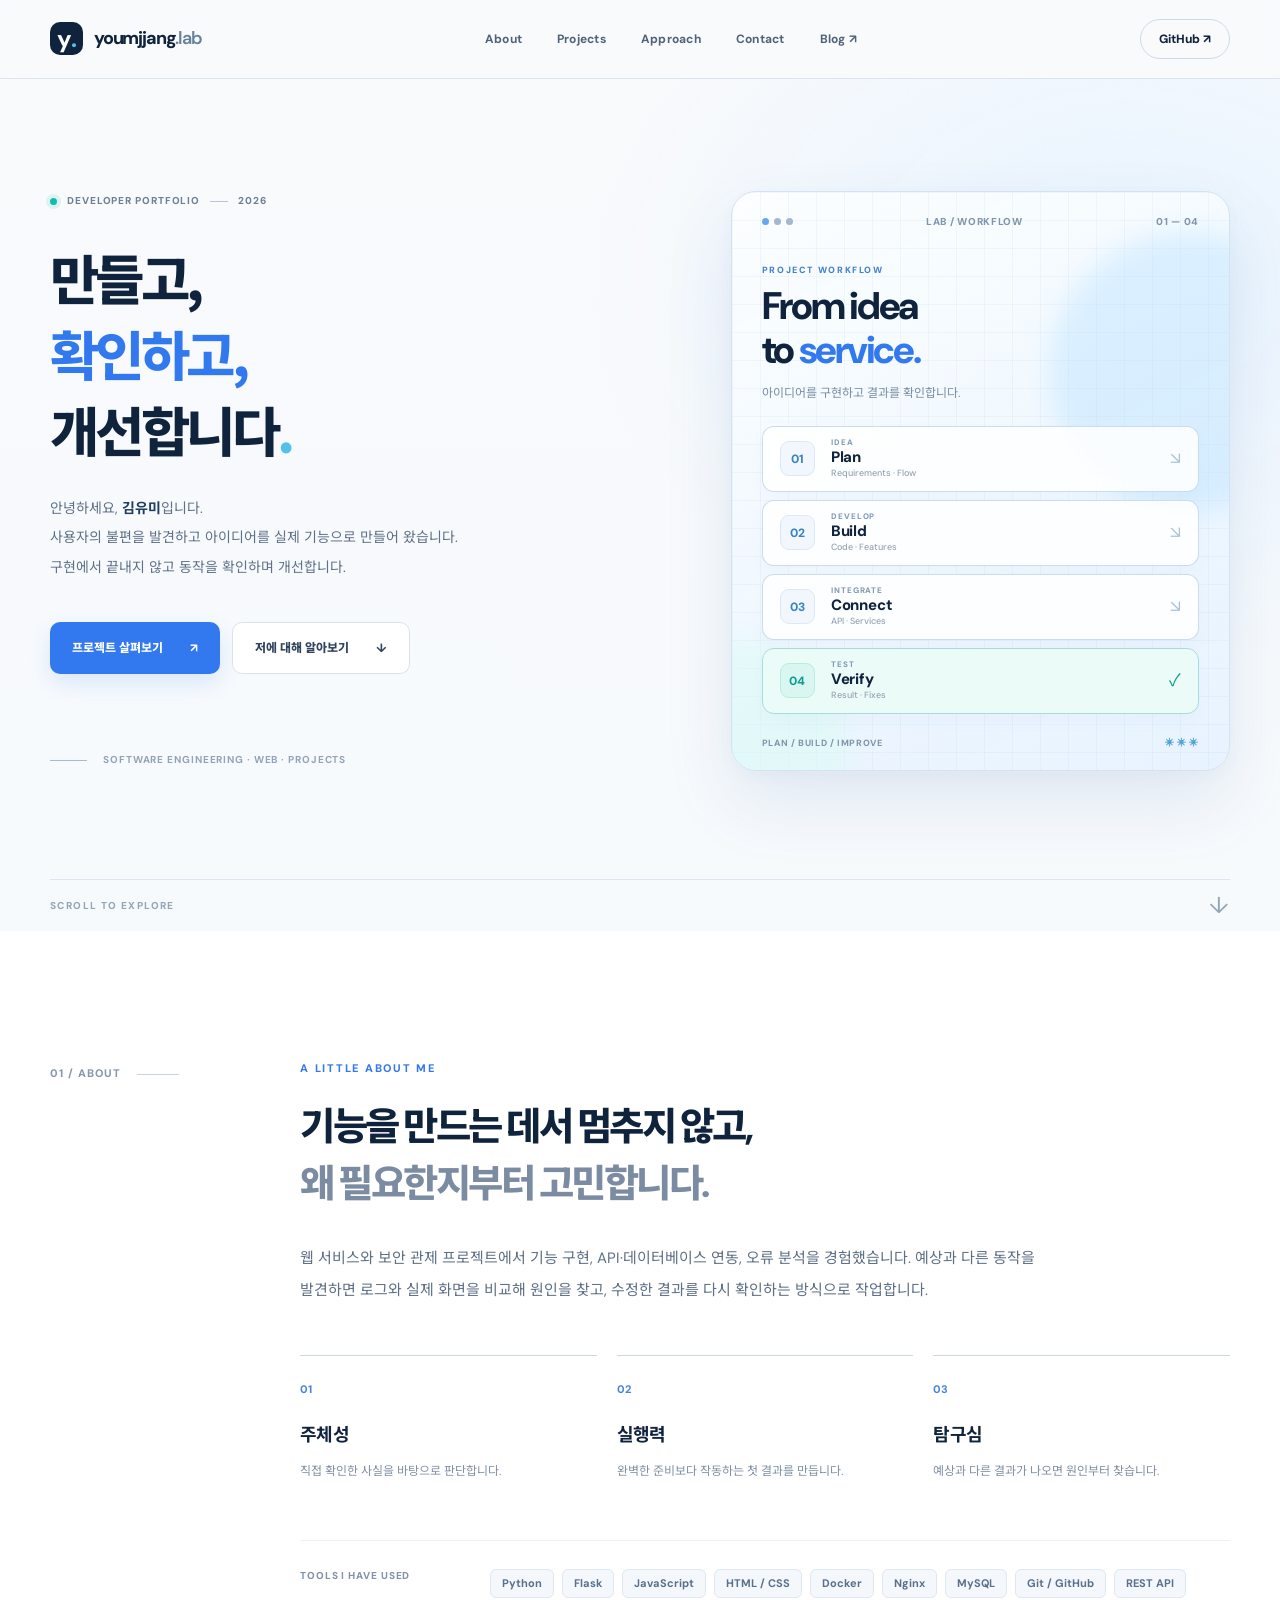
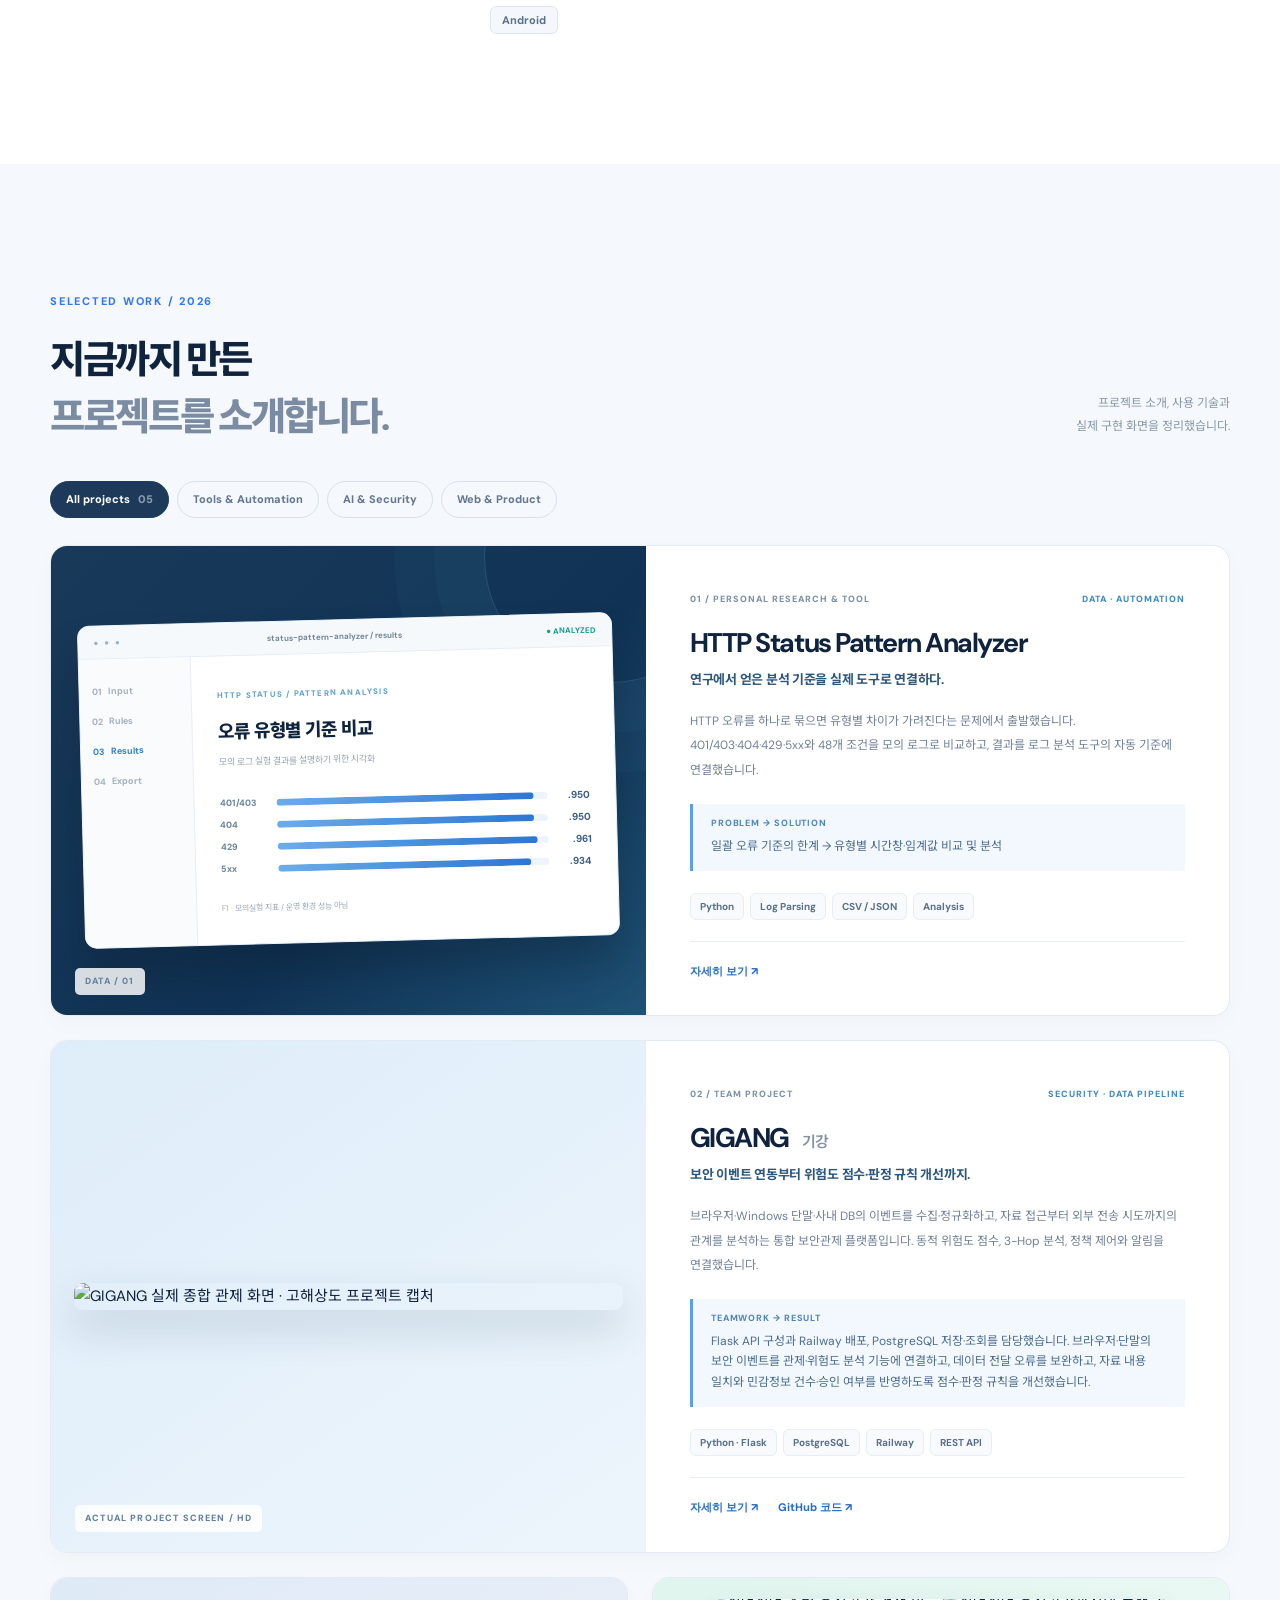
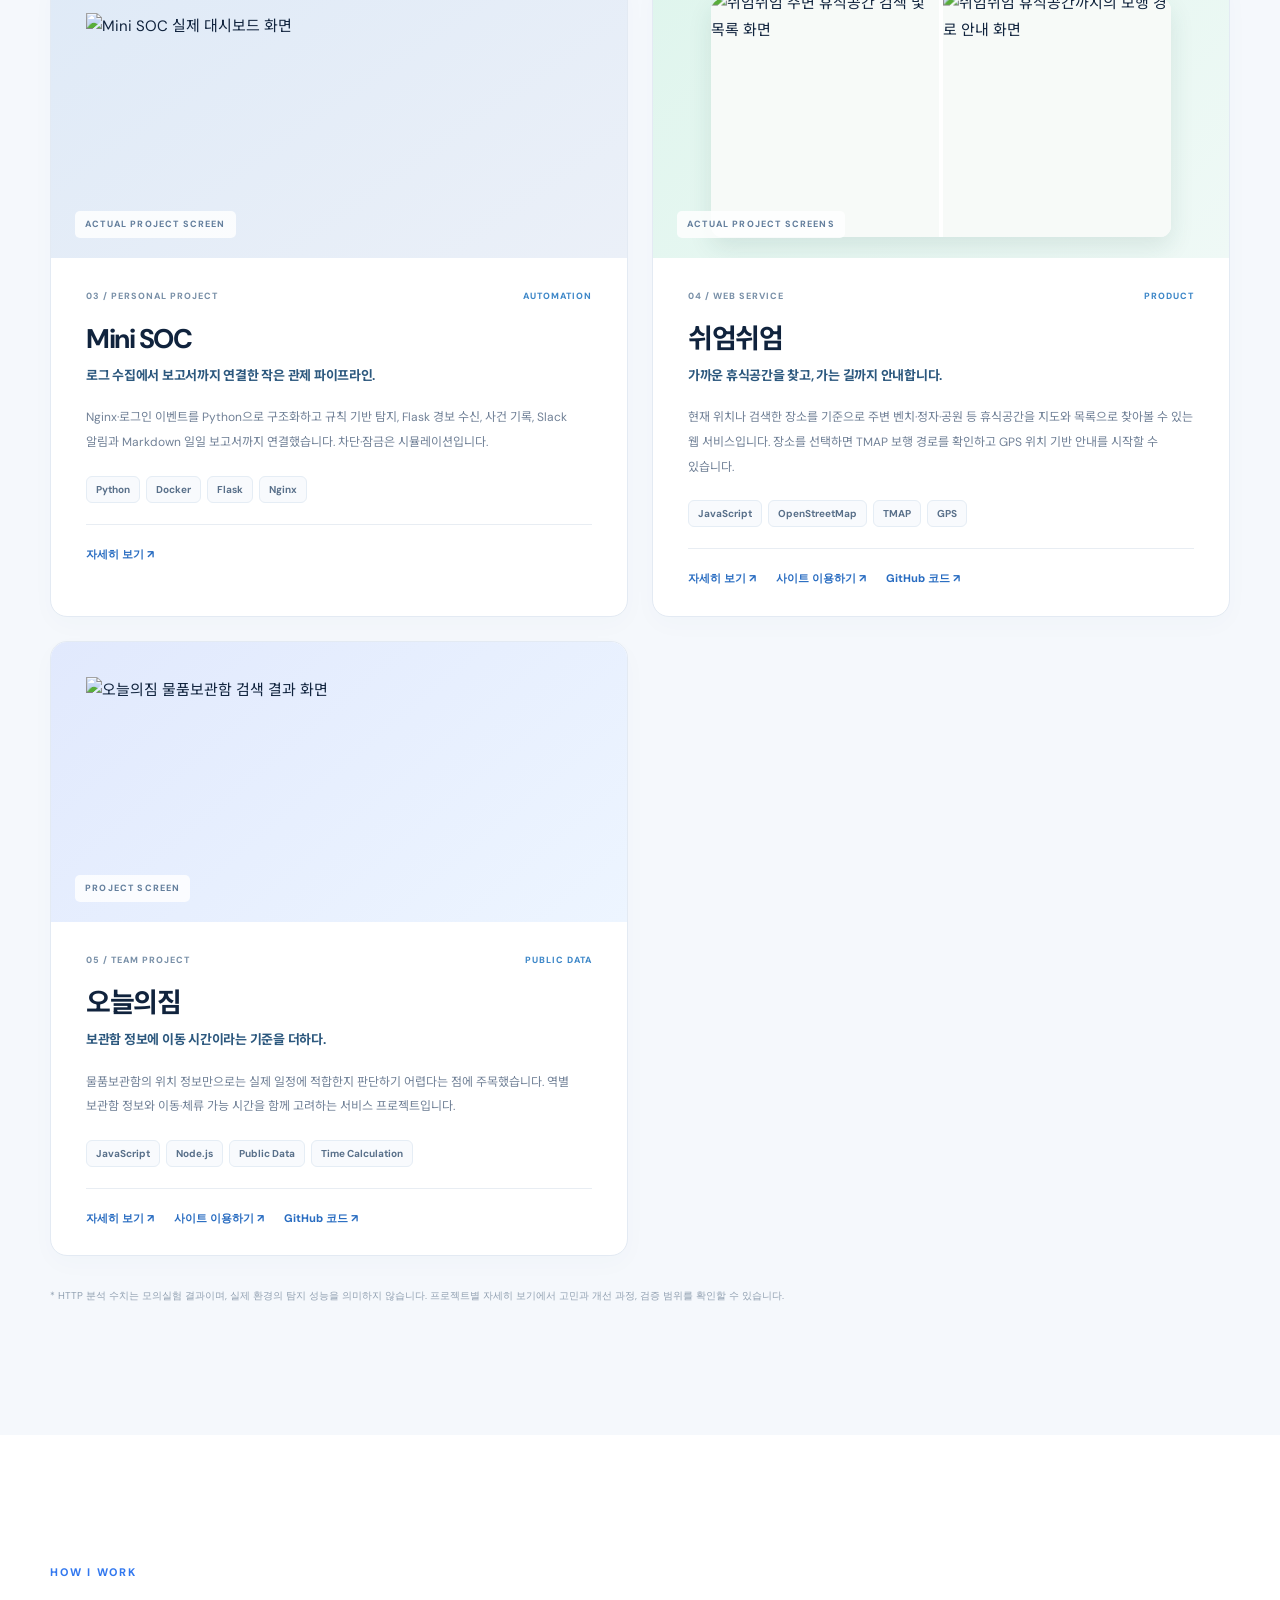
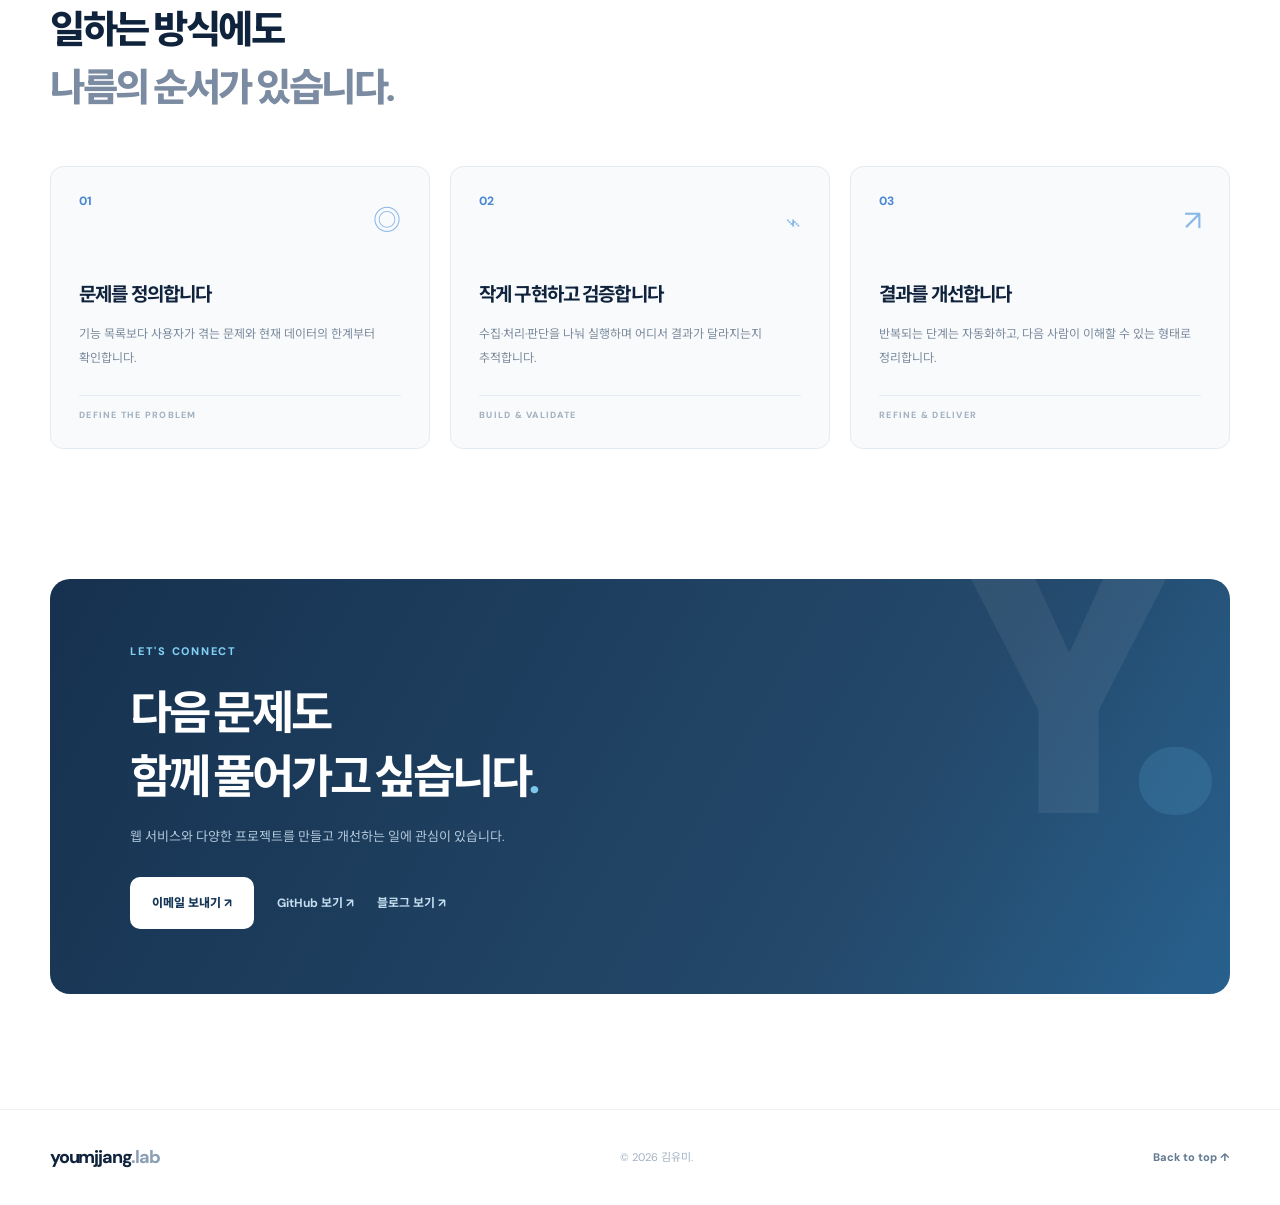
==== commit bc064b9f: "Remove major emphasis from intro and align locker project stack" ====
--- a/index.html
+++ b/index.html
@@ -31,7 +31,7 @@
     <div class="hero-text">
       <div class="eyebrow"><span class="live-dot"></span> DEVELOPER PORTFOLIO <span class="bar"></span> 2026</div>
       <h1 id="hero-title">만들고,<br><span class="ink-blue">확인하고,</span><br>개선합니다<span class="period">.</span></h1>
-      <p class="hero-desc">안녕하세요, <strong>김유미</strong>입니다.<br>컴퓨터소프트웨어공학을 전공하고 웹·앱과 보안 프로젝트를 만들었습니다.<br>지금까지 진행한 프로젝트와 사용한 기술을 소개합니다.</p>
+      <p class="hero-desc">안녕하세요, <strong>김유미</strong>입니다.<br>사용자의 불편을 발견하고 아이디어를 실제 기능으로 만들어 왔습니다.<br>구현에서 끝내지 않고 동작을 확인하며 개선합니다.</p>
       <div class="hero-buttons"><a class="btn btn-blue" href="#projects">프로젝트 살펴보기 <span>↗</span></a><a class="btn btn-outline" href="#about">저에 대해 알아보기 <span>↓</span></a></div>
       <div class="microline"><span class="line"></span> SOFTWARE ENGINEERING · WEB · PROJECTS</div>
     </div>
@@ -55,7 +55,7 @@
   <div class="wrap intro-layout">
     <aside class="side-caption">01 / ABOUT <span></span></aside>
     <div class="about-main"><p class="kicker">A LITTLE ABOUT ME</p><h2 class="h2" id="about-title">기능을 만드는 데서 멈추지 않고,<br><span>왜 필요한지부터 고민합니다.</span></h2>
-      <p class="lead">컴퓨터소프트웨어공학을 전공하고 앱 개발, 웹 서비스, 보안 관제 프로젝트를 진행했습니다. 직접 구현한 기능을 실행하고 오류를 확인하며 수정하는 방식으로 작업했습니다.</p>
+      <p class="lead">웹 서비스와 보안 관제 프로젝트에서 기능 구현, API·데이터베이스 연동, 오류 분석을 경험했습니다. 예상과 다른 동작을 발견하면 로그와 실제 화면을 비교해 원인을 찾고, 수정한 결과를 다시 확인하는 방식으로 작업합니다.</p>
       <div class="values"><div><span>01</span><h3>주체성</h3><p>직접 확인한 사실을 바탕으로 판단합니다.</p></div><div><span>02</span><h3>실행력</h3><p>완벽한 준비보다 작동하는 첫 결과를 만듭니다.</p></div><div><span>03</span><h3>탐구심</h3><p>예상과 다른 결과가 나오면 원인부터 찾습니다.</p></div></div>
       <div class="skills"><span class="skills-title">TOOLS I HAVE USED</span><div><span>Python</span><span>Flask</span><span>JavaScript</span><span>HTML / CSS</span><span>Docker</span><span>Nginx</span><span>MySQL</span><span>Git / GitHub</span><span>REST API</span><span>Android</span></div></div>
     </div>
@@ -86,7 +86,7 @@
         <div class="project-actions"><a href="./gigang.html">자세히 보기 ↗</a><a href="https://github.com/dldaudlee36/GIGANG" target="_blank" rel="noopener noreferrer">GitHub 코드 ↗</a></div></div></article>
       <article class="project" data-category="data security" aria-labelledby="soc-title"><div class="cover photo-cover dark-cover"><img src="https://raw.githubusercontent.com/youmjjang/youmjjang-lab/main/assets/mini-soc-dashboard-cropped.svg" alt="Mini SOC 실제 대시보드 화면" loading="lazy"><span class="screen-mark">ACTUAL PROJECT SCREEN</span></div><div class="project-info"><div class="project-meta"><span>03 / PERSONAL PROJECT</span><span>AUTOMATION</span></div><h3 id="soc-title">Mini SOC</h3><p class="project-tagline">로그 수집에서 보고서까지 연결한 작은 관제 파이프라인.</p><p class="project-desc">Nginx·로그인 이벤트를 Python으로 구조화하고 규칙 기반 탐지, Flask 경보 수신, 사건 기록, Slack 알림과 Markdown 일일 보고서까지 연결했습니다. 차단·잠금은 시뮬레이션입니다.</p><div class="tags"><span>Python</span><span>Docker</span><span>Flask</span><span>Nginx</span></div><div class="project-actions"><a href="./mini-soc.html">자세히 보기 ↗</a></div></div></article>
       <article class="project" data-category="product" aria-labelledby="rest-title"><div class="cover photo-cover mint-cover lunch-cover"><div class="lunch-shots"><figure class="lunch-shot lunch-shot-a"><img src="https://raw.githubusercontent.com/youmjjang/About-me/main/assets/swieogalgot-iphone-list.png" alt="쉬엄쉬엄 주변 휴식공간 검색 및 목록 화면" loading="lazy"></figure><figure class="lunch-shot lunch-shot-b"><img src="https://raw.githubusercontent.com/youmjjang/About-me/main/assets/swieogalgot-iphone-route.jpg" alt="쉬엄쉬엄 휴식공간까지의 보행 경로 안내 화면" loading="lazy"></figure></div><span class="screen-mark">ACTUAL PROJECT SCREENS</span></div><div class="project-info"><div class="project-meta"><span>04 / WEB SERVICE</span><span>PRODUCT</span></div><h3 id="rest-title">쉬엄쉬엄</h3><p class="project-tagline">가까운 휴식공간을 찾고, 가는 길까지 안내합니다.</p><p class="project-desc">현재 위치나 검색한 장소를 기준으로 주변 벤치·정자·공원 등 휴식공간을 지도와 목록으로 찾아볼 수 있는 웹 서비스입니다. 장소를 선택하면 TMAP 보행 경로를 확인하고 GPS 위치 기반 안내를 시작할 수 있습니다.</p><div class="tags"><span>JavaScript</span><span>OpenStreetMap</span><span>TMAP</span><span>GPS</span></div><div class="project-actions"><a href="./swieogalgot.html">자세히 보기 ↗</a><a href="https://swieogalgot.vercel.app/" target="_blank" rel="noopener noreferrer">사이트 이용하기 ↗</a><a href="https://github.com/youmjjang/swieogalgot" target="_blank" rel="noopener noreferrer">GitHub 코드 ↗</a></div></div></article>
-      <article class="project last-project" data-category="data product" aria-labelledby="jim-title"><div class="cover photo-cover sky-cover"><img src="https://raw.githubusercontent.com/youmjjang/About-me/main/assets/jim-results.png" alt="오늘의짐 물품보관함 검색 결과 화면" loading="lazy"><span class="screen-mark">PROJECT SCREEN</span></div><div class="project-info"><div class="project-meta"><span>05 / TEAM PROJECT</span><span>PUBLIC DATA</span></div><h3 id="jim-title">오늘의짐</h3><p class="project-tagline">보관함 정보에 이동 시간이라는 기준을 더하다.</p><p class="project-desc">물품보관함의 위치 정보만으로는 실제 일정에 적합한지 판단하기 어렵다는 점에 주목했습니다. 역별 보관함 정보와 이동·체류 가능 시간을 함께 고려하는 서비스 프로젝트입니다.</p><div class="tags"><span>React</span><span>TypeScript</span><span>Public Data</span><span>Time Calculation</span></div><div class="project-actions"><a href="./oneurui-jim.html">자세히 보기 ↗</a><a href="https://oneurui-jim.vercel.app/" target="_blank" rel="noopener noreferrer">사이트 이용하기 ↗</a><a href="https://github.com/youmjjang/oneurui-jim" target="_blank" rel="noopener noreferrer">GitHub 코드 ↗</a></div></div></article>
+      <article class="project last-project" data-category="data product" aria-labelledby="jim-title"><div class="cover photo-cover sky-cover"><img src="https://raw.githubusercontent.com/youmjjang/About-me/main/assets/jim-results.png" alt="오늘의짐 물품보관함 검색 결과 화면" loading="lazy"><span class="screen-mark">PROJECT SCREEN</span></div><div class="project-info"><div class="project-meta"><span>05 / TEAM PROJECT</span><span>PUBLIC DATA</span></div><h3 id="jim-title">오늘의짐</h3><p class="project-tagline">보관함 정보에 이동 시간이라는 기준을 더하다.</p><p class="project-desc">물품보관함의 위치 정보만으로는 실제 일정에 적합한지 판단하기 어렵다는 점에 주목했습니다. 역별 보관함 정보와 이동·체류 가능 시간을 함께 고려하는 서비스 프로젝트입니다.</p><div class="tags"><span>JavaScript</span><span>Node.js</span><span>Public Data</span><span>Time Calculation</span></div><div class="project-actions"><a href="./oneurui-jim.html">자세히 보기 ↗</a><a href="https://oneurui-jim.vercel.app/" target="_blank" rel="noopener noreferrer">사이트 이용하기 ↗</a><a href="https://github.com/youmjjang/oneurui-jim" target="_blank" rel="noopener noreferrer">GitHub 코드 ↗</a></div></div></article>
     </div>
     <p class="work-footnote">* HTTP 분석 수치는 모의실험 결과이며, 실제 환경의 탐지 성능을 의미하지 않습니다. 프로젝트별 자세히 보기에서 고민과 개선 과정, 검증 범위를 확인할 수 있습니다.</p>
   </div>
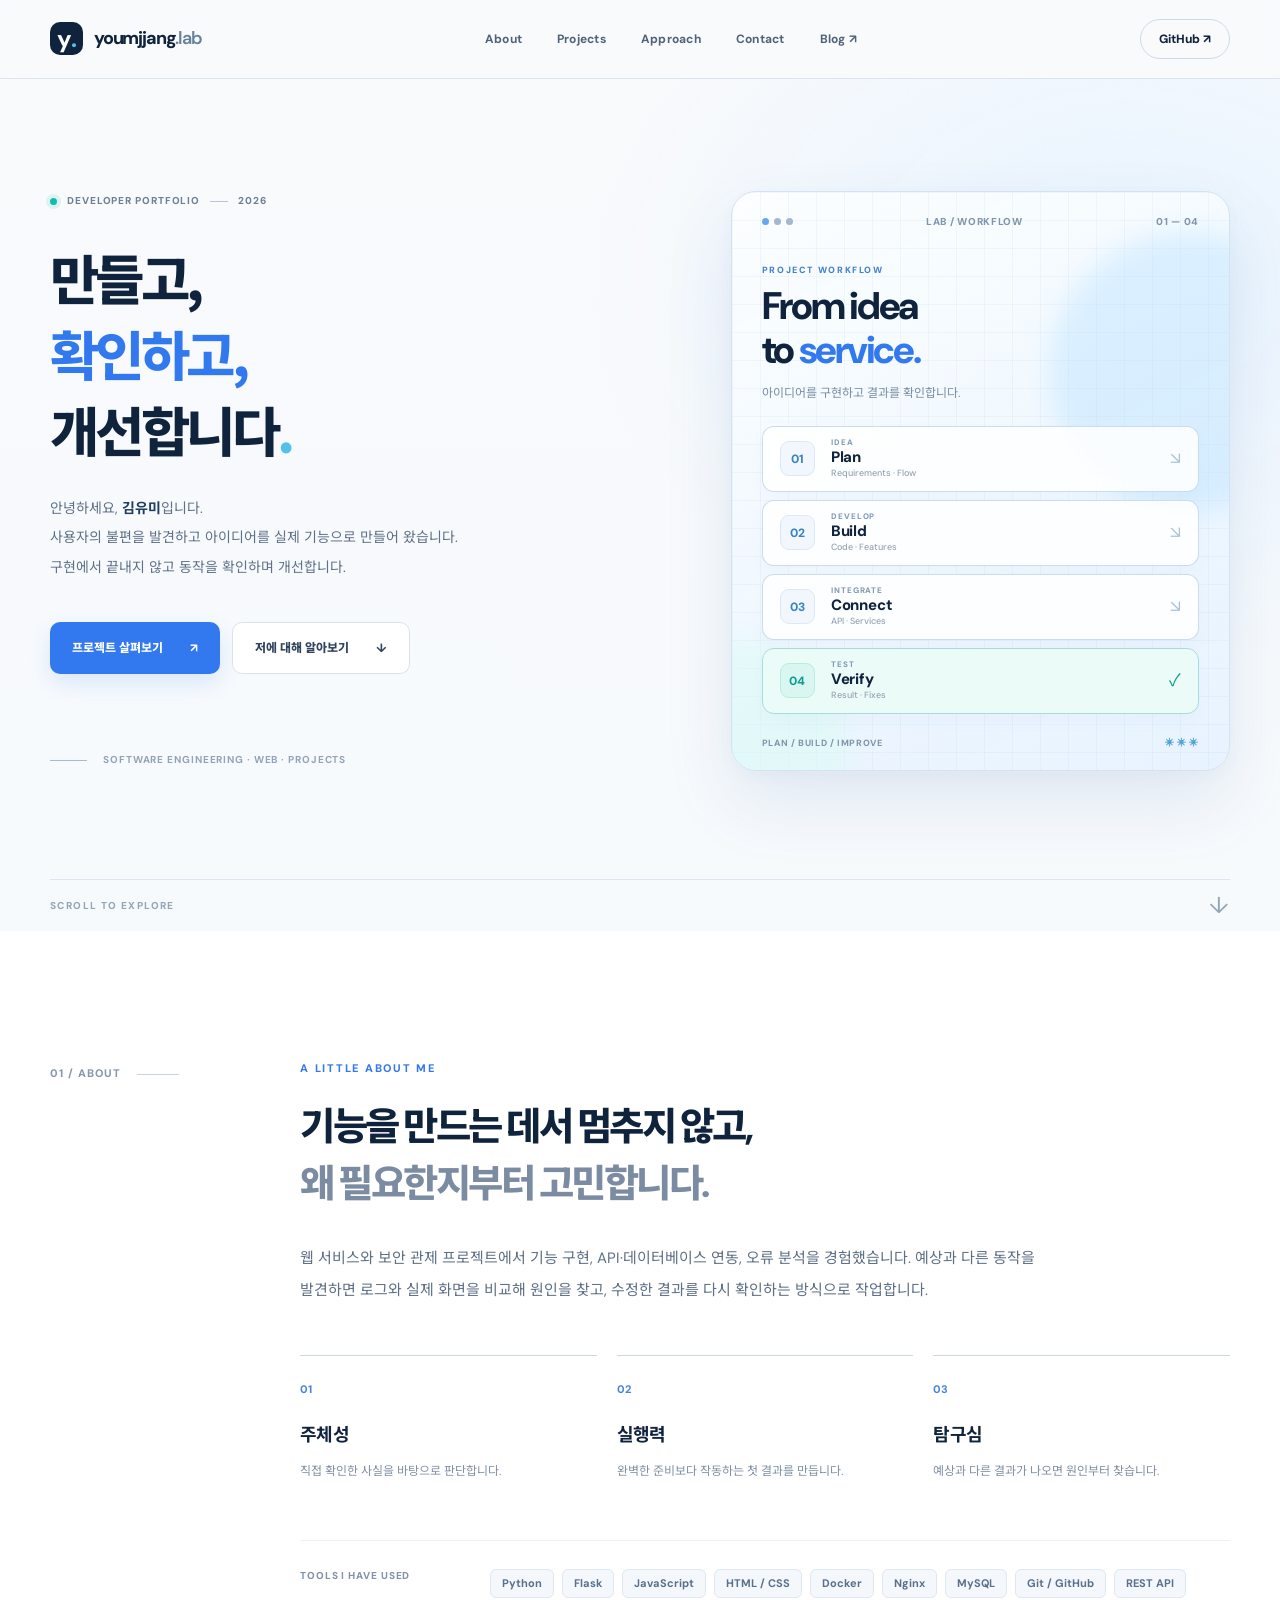
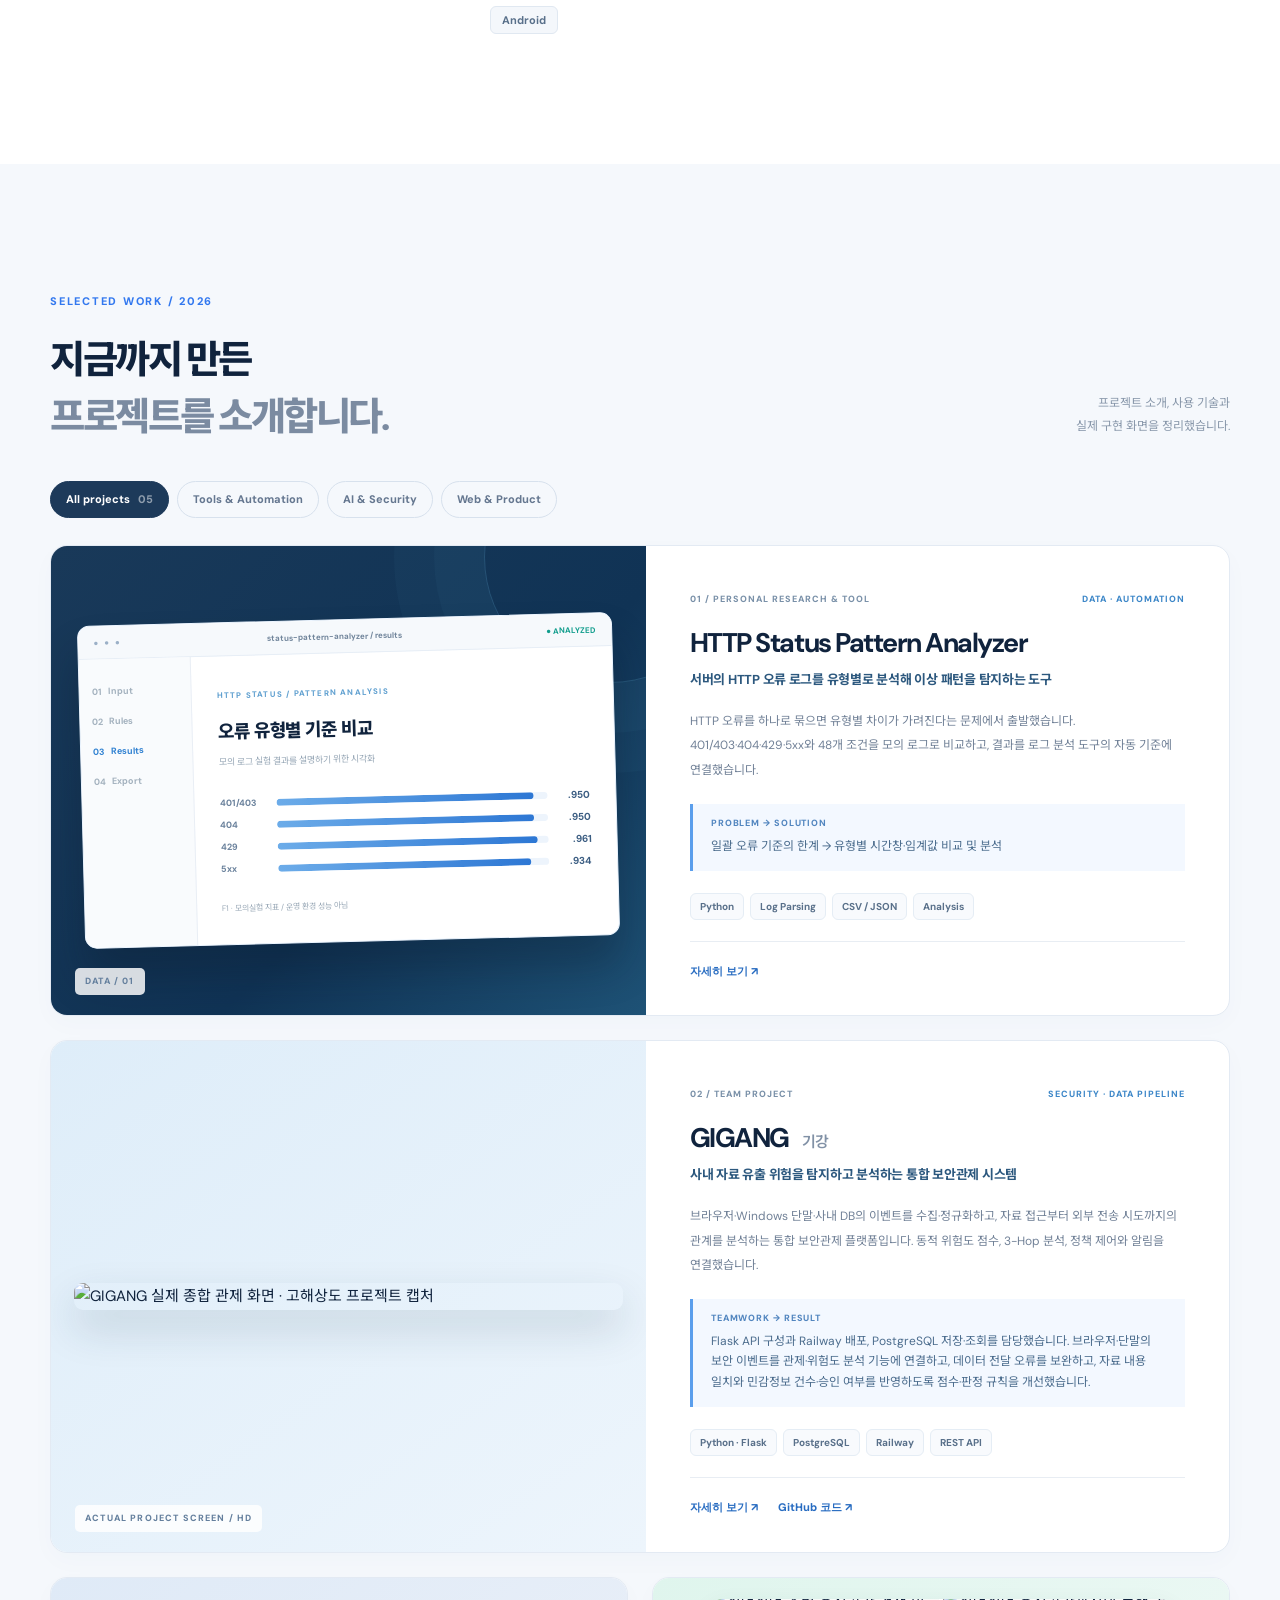
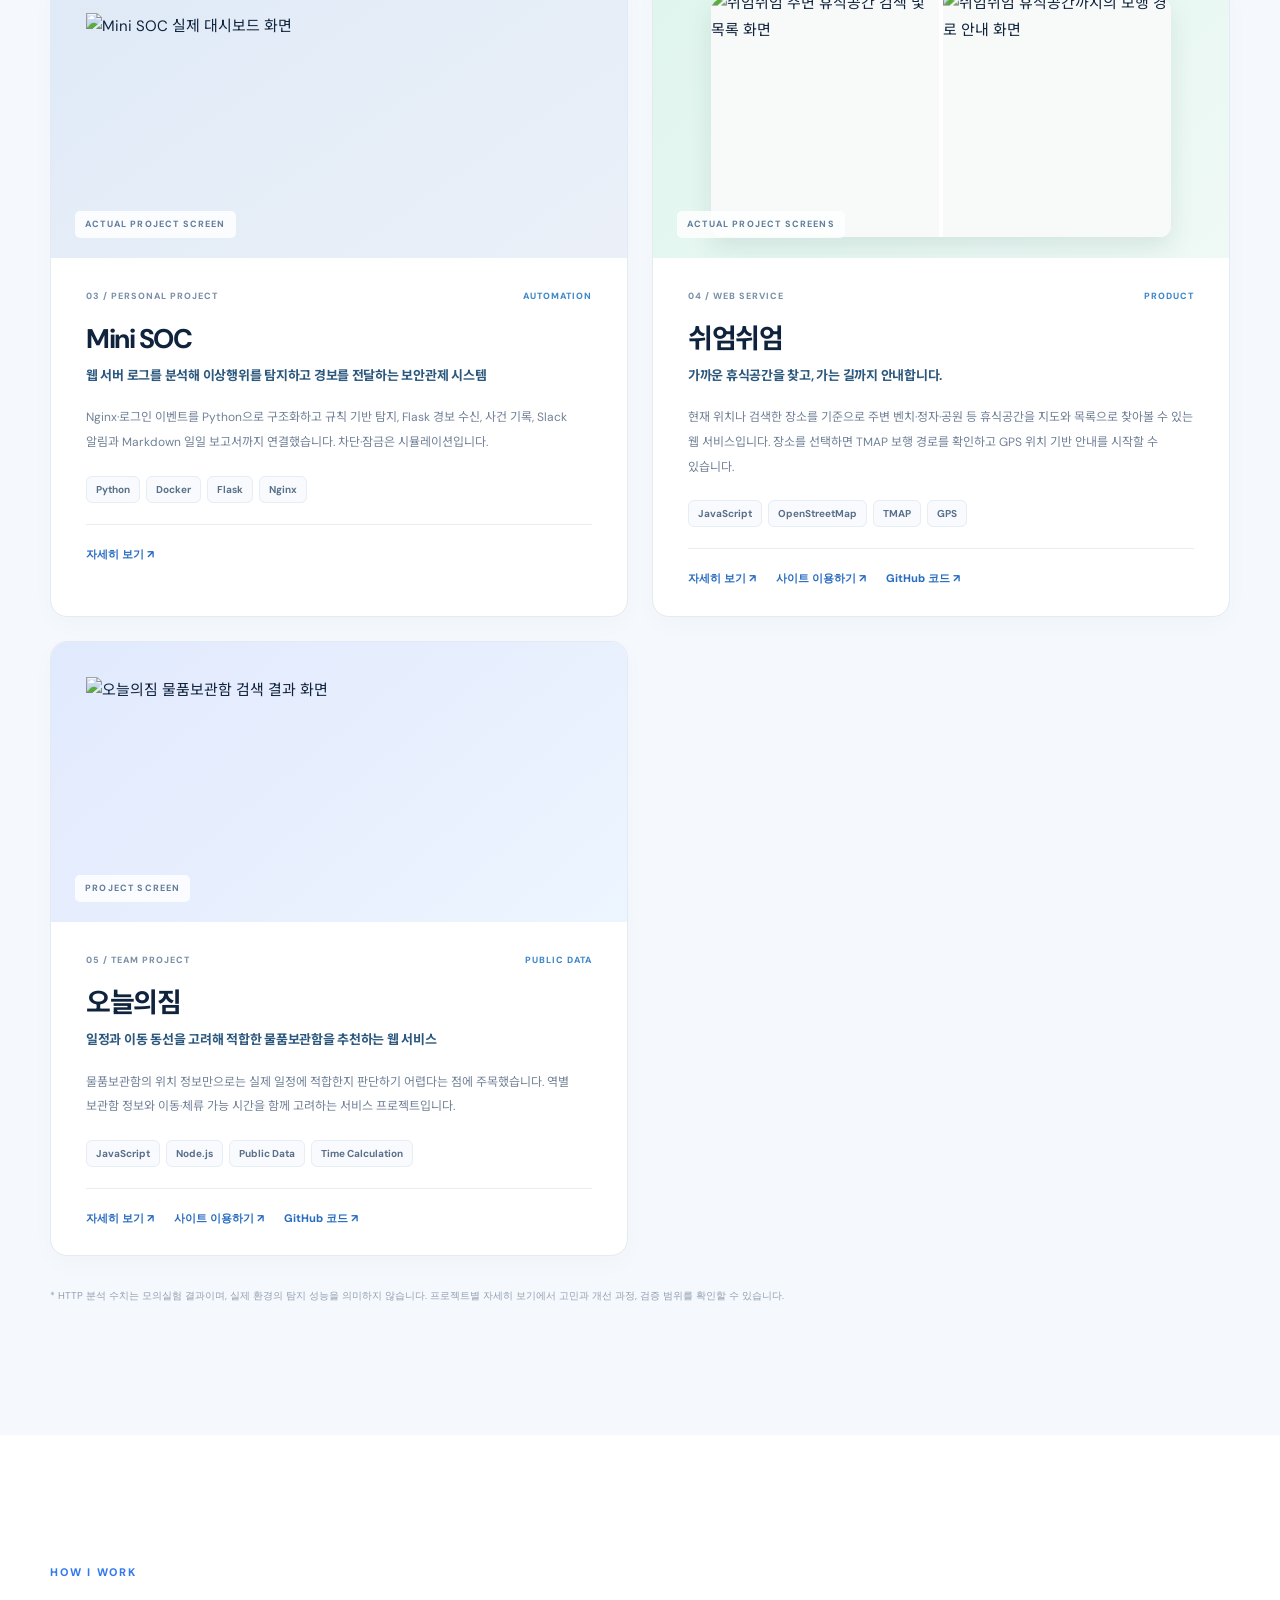
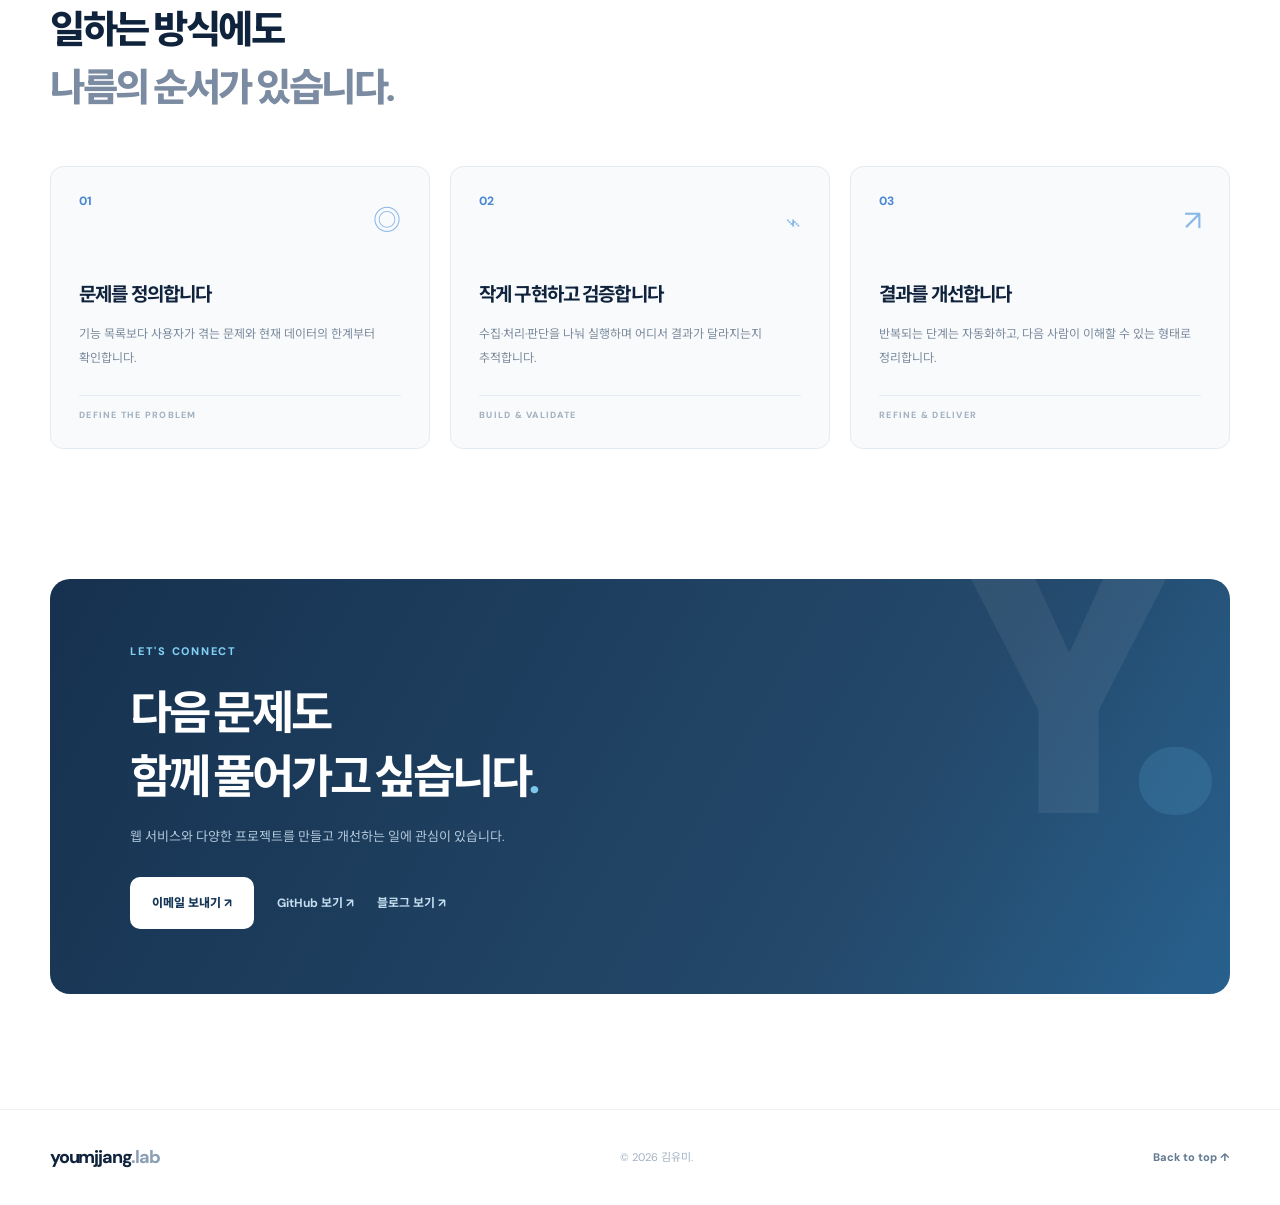
==== commit 7fba970c: "Clarify one-line project summaries across portfolio" ====
--- a/index.html
+++ b/index.html
@@ -69,7 +69,7 @@
     <div class="project-grid">
       <article class="project feature" data-category="data security" aria-labelledby="analyzer-title">
         <div class="cover analyzer"><div class="fake-ui"><div class="fake-head"><span class="fake-dots">● ● ●</span> status-pattern-analyzer / results <span>● ANALYZED</span></div><div class="fake-content"><div class="fake-sidebar"><span>01 &nbsp; Input</span><span>02 &nbsp; Rules</span><span class="active">03 &nbsp; Results</span><span>04 &nbsp; Export</span></div><div class="fake-main"><span>HTTP STATUS / PATTERN ANALYSIS</span><h4>오류 유형별 기준 비교</h4><small>모의 로그 실험 결과를 설명하기 위한 시각화</small><div class="f1-chart"><div><em>401/403</em><span><i style="width:95%"></i></span><b>.950</b></div><div><em>404</em><span><i style="width:95%"></i></span><b>.950</b></div><div><em>429</em><span><i style="width:96.1%"></i></span><b>.961</b></div><div><em>5xx</em><span><i style="width:93.4%"></i></span><b>.934</b></div></div><small class="metric-note">F1 · 모의실험 지표 / 운영 환경 성능 아님</small></div></div></div><span class="cover-no">DATA / 01</span></div>
-        <div class="project-info"><div class="project-meta"><span>01 / PERSONAL RESEARCH &amp; TOOL</span><span>DATA · AUTOMATION</span></div><h3 id="analyzer-title">HTTP Status Pattern Analyzer</h3><p class="project-tagline">연구에서 얻은 분석 기준을 실제 도구로 연결하다.</p><p class="project-desc">HTTP 오류를 하나로 묶으면 유형별 차이가 가려진다는 문제에서 출발했습니다. 401/403·404·429·5xx와 48개 조건을 모의 로그로 비교하고, 결과를 로그 분석 도구의 자동 기준에 연결했습니다.</p><div class="problem"><span>PROBLEM → SOLUTION</span><p>일괄 오류 기준의 한계 → 유형별 시간창·임계값 비교 및 분석</p></div><div class="tags"><span>Python</span><span>Log Parsing</span><span>CSV / JSON</span><span>Analysis</span></div><div class="project-actions"><a href="./http-status-pattern-analyzer.html">자세히 보기 ↗</a></div></div></article>
+        <div class="project-info"><div class="project-meta"><span>01 / PERSONAL RESEARCH &amp; TOOL</span><span>DATA · AUTOMATION</span></div><h3 id="analyzer-title">HTTP Status Pattern Analyzer</h3><p class="project-tagline">서버의 HTTP 오류 로그를 유형별로 분석해 이상 패턴을 탐지하는 도구</p><p class="project-desc">HTTP 오류를 하나로 묶으면 유형별 차이가 가려진다는 문제에서 출발했습니다. 401/403·404·429·5xx와 48개 조건을 모의 로그로 비교하고, 결과를 로그 분석 도구의 자동 기준에 연결했습니다.</p><div class="problem"><span>PROBLEM → SOLUTION</span><p>일괄 오류 기준의 한계 → 유형별 시간창·임계값 비교 및 분석</p></div><div class="tags"><span>Python</span><span>Log Parsing</span><span>CSV / JSON</span><span>Analysis</span></div><div class="project-actions"><a href="./http-status-pattern-analyzer.html">자세히 보기 ↗</a></div></div></article>
       <article class="project feature" data-category="data security" aria-labelledby="gigang-title">
         <div class="cover photo-cover dark-cover" style="background:linear-gradient(145deg,#deedf9,#edf5fc);padding:23px">
           <img src="https://raw.githubusercontent.com/youmjjang/youmjjang-lab/main/assets/gigang-overview-hd.png" alt="GIGANG 실제 종합 관제 화면 · 고해상도 프로젝트 캡처" loading="lazy" style="max-height:410px;width:100%;height:auto;border-radius:9px;box-shadow:0 18px 40px rgba(24,53,72,.17)">
@@ -78,15 +78,15 @@
         <div class="project-info">
           <div class="project-meta"><span>02 / TEAM PROJECT</span><span>SECURITY · DATA PIPELINE</span></div>
           <h3 id="gigang-title">GIGANG <small>기강</small></h3>
-          <p class="project-tagline">보안 이벤트 연동부터 위험도 점수·판정 규칙 개선까지.</p>
+          <p class="project-tagline">사내 자료 유출 위험을 탐지하고 분석하는 통합 보안관제 시스템</p>
           <p class="project-desc">브라우저·Windows 단말·사내 DB의 이벤트를 수집·정규화하고, 자료 접근부터 외부 전송 시도까지의 관계를 분석하는 통합 보안관제 플랫폼입니다. 동적 위험도 점수, 3-Hop 분석, 정책 제어와 알림을 연결했습니다.</p>
           <div class="problem"><span>TEAMWORK → RESULT</span><p>Flask API 구성과 Railway 배포, PostgreSQL 저장·조회를 담당했습니다. 브라우저·단말의 보안 이벤트를 관제·위험도 분석 기능에 연결하고, 데이터 전달 오류를 보완하고, 자료 내용 일치와 민감정보 건수·승인 여부를 반영하도록 점수·판정 규칙을 개선했습니다.</p></div>
           <div class="tags"><span>Python · Flask</span><span>PostgreSQL</span><span>Railway</span><span>REST API</span></div>
           
         <div class="project-actions"><a href="./gigang.html">자세히 보기 ↗</a><a href="https://github.com/dldaudlee36/GIGANG" target="_blank" rel="noopener noreferrer">GitHub 코드 ↗</a></div></div></article>
-      <article class="project" data-category="data security" aria-labelledby="soc-title"><div class="cover photo-cover dark-cover"><img src="https://raw.githubusercontent.com/youmjjang/youmjjang-lab/main/assets/mini-soc-dashboard-cropped.svg" alt="Mini SOC 실제 대시보드 화면" loading="lazy"><span class="screen-mark">ACTUAL PROJECT SCREEN</span></div><div class="project-info"><div class="project-meta"><span>03 / PERSONAL PROJECT</span><span>AUTOMATION</span></div><h3 id="soc-title">Mini SOC</h3><p class="project-tagline">로그 수집에서 보고서까지 연결한 작은 관제 파이프라인.</p><p class="project-desc">Nginx·로그인 이벤트를 Python으로 구조화하고 규칙 기반 탐지, Flask 경보 수신, 사건 기록, Slack 알림과 Markdown 일일 보고서까지 연결했습니다. 차단·잠금은 시뮬레이션입니다.</p><div class="tags"><span>Python</span><span>Docker</span><span>Flask</span><span>Nginx</span></div><div class="project-actions"><a href="./mini-soc.html">자세히 보기 ↗</a></div></div></article>
+      <article class="project" data-category="data security" aria-labelledby="soc-title"><div class="cover photo-cover dark-cover"><img src="https://raw.githubusercontent.com/youmjjang/youmjjang-lab/main/assets/mini-soc-dashboard-cropped.svg" alt="Mini SOC 실제 대시보드 화면" loading="lazy"><span class="screen-mark">ACTUAL PROJECT SCREEN</span></div><div class="project-info"><div class="project-meta"><span>03 / PERSONAL PROJECT</span><span>AUTOMATION</span></div><h3 id="soc-title">Mini SOC</h3><p class="project-tagline">웹 서버 로그를 분석해 이상행위를 탐지하고 경보를 전달하는 보안관제 시스템</p><p class="project-desc">Nginx·로그인 이벤트를 Python으로 구조화하고 규칙 기반 탐지, Flask 경보 수신, 사건 기록, Slack 알림과 Markdown 일일 보고서까지 연결했습니다. 차단·잠금은 시뮬레이션입니다.</p><div class="tags"><span>Python</span><span>Docker</span><span>Flask</span><span>Nginx</span></div><div class="project-actions"><a href="./mini-soc.html">자세히 보기 ↗</a></div></div></article>
       <article class="project" data-category="product" aria-labelledby="rest-title"><div class="cover photo-cover mint-cover lunch-cover"><div class="lunch-shots"><figure class="lunch-shot lunch-shot-a"><img src="https://raw.githubusercontent.com/youmjjang/About-me/main/assets/swieogalgot-iphone-list.png" alt="쉬엄쉬엄 주변 휴식공간 검색 및 목록 화면" loading="lazy"></figure><figure class="lunch-shot lunch-shot-b"><img src="https://raw.githubusercontent.com/youmjjang/About-me/main/assets/swieogalgot-iphone-route.jpg" alt="쉬엄쉬엄 휴식공간까지의 보행 경로 안내 화면" loading="lazy"></figure></div><span class="screen-mark">ACTUAL PROJECT SCREENS</span></div><div class="project-info"><div class="project-meta"><span>04 / WEB SERVICE</span><span>PRODUCT</span></div><h3 id="rest-title">쉬엄쉬엄</h3><p class="project-tagline">가까운 휴식공간을 찾고, 가는 길까지 안내합니다.</p><p class="project-desc">현재 위치나 검색한 장소를 기준으로 주변 벤치·정자·공원 등 휴식공간을 지도와 목록으로 찾아볼 수 있는 웹 서비스입니다. 장소를 선택하면 TMAP 보행 경로를 확인하고 GPS 위치 기반 안내를 시작할 수 있습니다.</p><div class="tags"><span>JavaScript</span><span>OpenStreetMap</span><span>TMAP</span><span>GPS</span></div><div class="project-actions"><a href="./swieogalgot.html">자세히 보기 ↗</a><a href="https://swieogalgot.vercel.app/" target="_blank" rel="noopener noreferrer">사이트 이용하기 ↗</a><a href="https://github.com/youmjjang/swieogalgot" target="_blank" rel="noopener noreferrer">GitHub 코드 ↗</a></div></div></article>
-      <article class="project last-project" data-category="data product" aria-labelledby="jim-title"><div class="cover photo-cover sky-cover"><img src="https://raw.githubusercontent.com/youmjjang/About-me/main/assets/jim-results.png" alt="오늘의짐 물품보관함 검색 결과 화면" loading="lazy"><span class="screen-mark">PROJECT SCREEN</span></div><div class="project-info"><div class="project-meta"><span>05 / TEAM PROJECT</span><span>PUBLIC DATA</span></div><h3 id="jim-title">오늘의짐</h3><p class="project-tagline">보관함 정보에 이동 시간이라는 기준을 더하다.</p><p class="project-desc">물품보관함의 위치 정보만으로는 실제 일정에 적합한지 판단하기 어렵다는 점에 주목했습니다. 역별 보관함 정보와 이동·체류 가능 시간을 함께 고려하는 서비스 프로젝트입니다.</p><div class="tags"><span>JavaScript</span><span>Node.js</span><span>Public Data</span><span>Time Calculation</span></div><div class="project-actions"><a href="./oneurui-jim.html">자세히 보기 ↗</a><a href="https://oneurui-jim.vercel.app/" target="_blank" rel="noopener noreferrer">사이트 이용하기 ↗</a><a href="https://github.com/youmjjang/oneurui-jim" target="_blank" rel="noopener noreferrer">GitHub 코드 ↗</a></div></div></article>
+      <article class="project last-project" data-category="data product" aria-labelledby="jim-title"><div class="cover photo-cover sky-cover"><img src="https://raw.githubusercontent.com/youmjjang/About-me/main/assets/jim-results.png" alt="오늘의짐 물품보관함 검색 결과 화면" loading="lazy"><span class="screen-mark">PROJECT SCREEN</span></div><div class="project-info"><div class="project-meta"><span>05 / TEAM PROJECT</span><span>PUBLIC DATA</span></div><h3 id="jim-title">오늘의짐</h3><p class="project-tagline">일정과 이동 동선을 고려해 적합한 물품보관함을 추천하는 웹 서비스</p><p class="project-desc">물품보관함의 위치 정보만으로는 실제 일정에 적합한지 판단하기 어렵다는 점에 주목했습니다. 역별 보관함 정보와 이동·체류 가능 시간을 함께 고려하는 서비스 프로젝트입니다.</p><div class="tags"><span>JavaScript</span><span>Node.js</span><span>Public Data</span><span>Time Calculation</span></div><div class="project-actions"><a href="./oneurui-jim.html">자세히 보기 ↗</a><a href="https://oneurui-jim.vercel.app/" target="_blank" rel="noopener noreferrer">사이트 이용하기 ↗</a><a href="https://github.com/youmjjang/oneurui-jim" target="_blank" rel="noopener noreferrer">GitHub 코드 ↗</a></div></div></article>
     </div>
     <p class="work-footnote">* HTTP 분석 수치는 모의실험 결과이며, 실제 환경의 탐지 성능을 의미하지 않습니다. 프로젝트별 자세히 보기에서 고민과 개선 과정, 검증 범위를 확인할 수 있습니다.</p>
   </div>
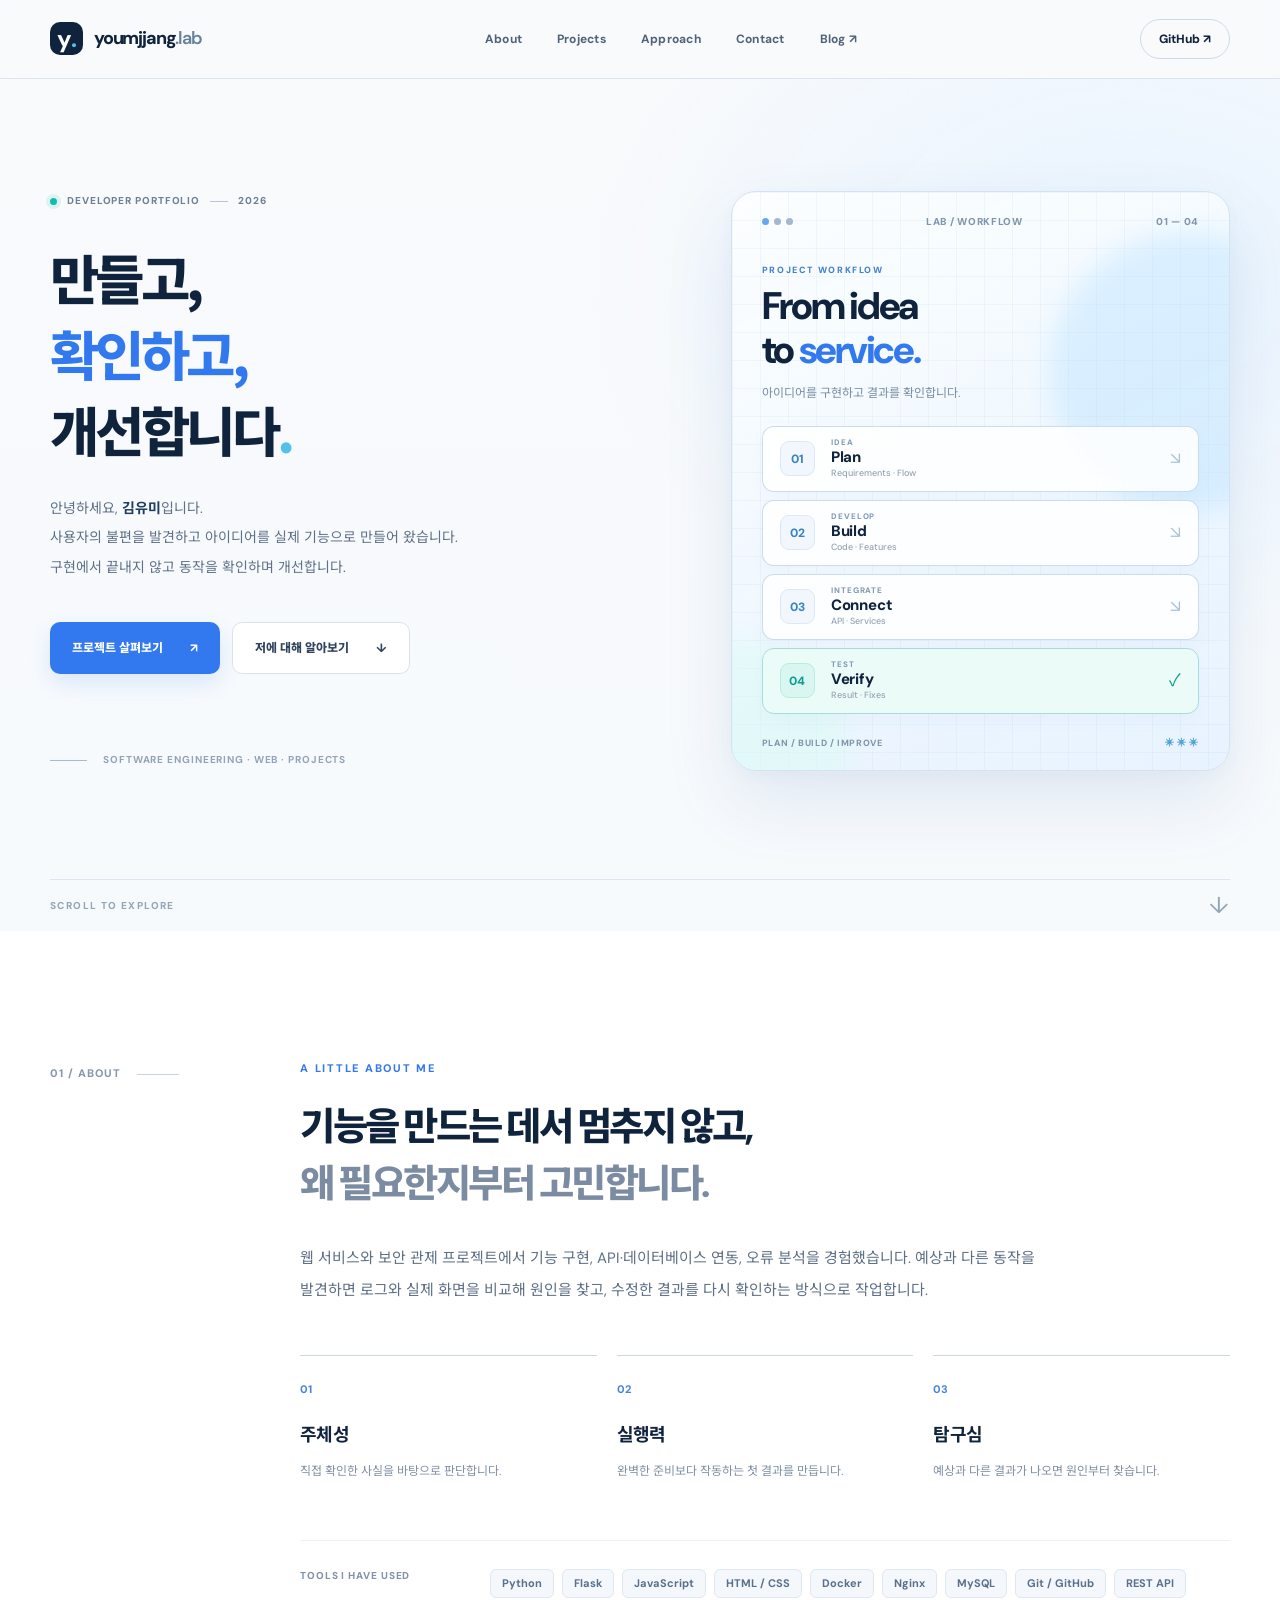
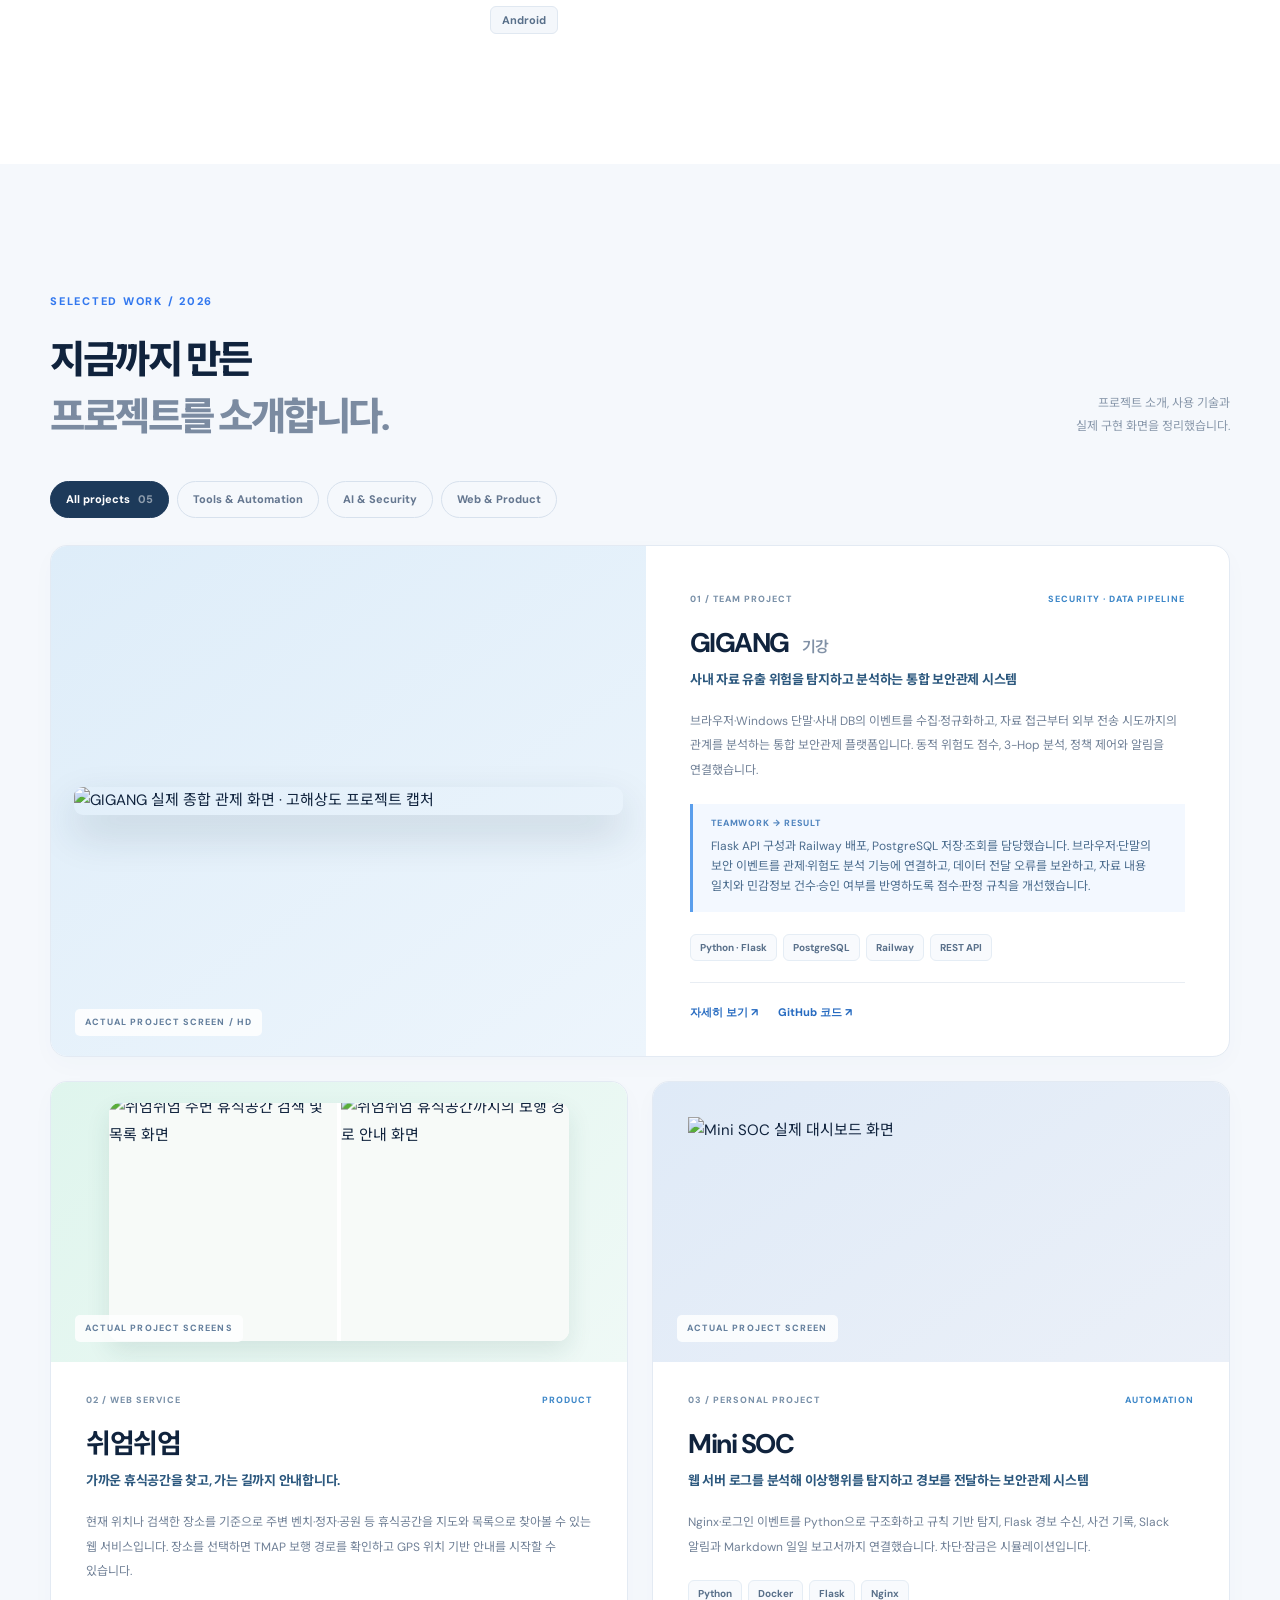
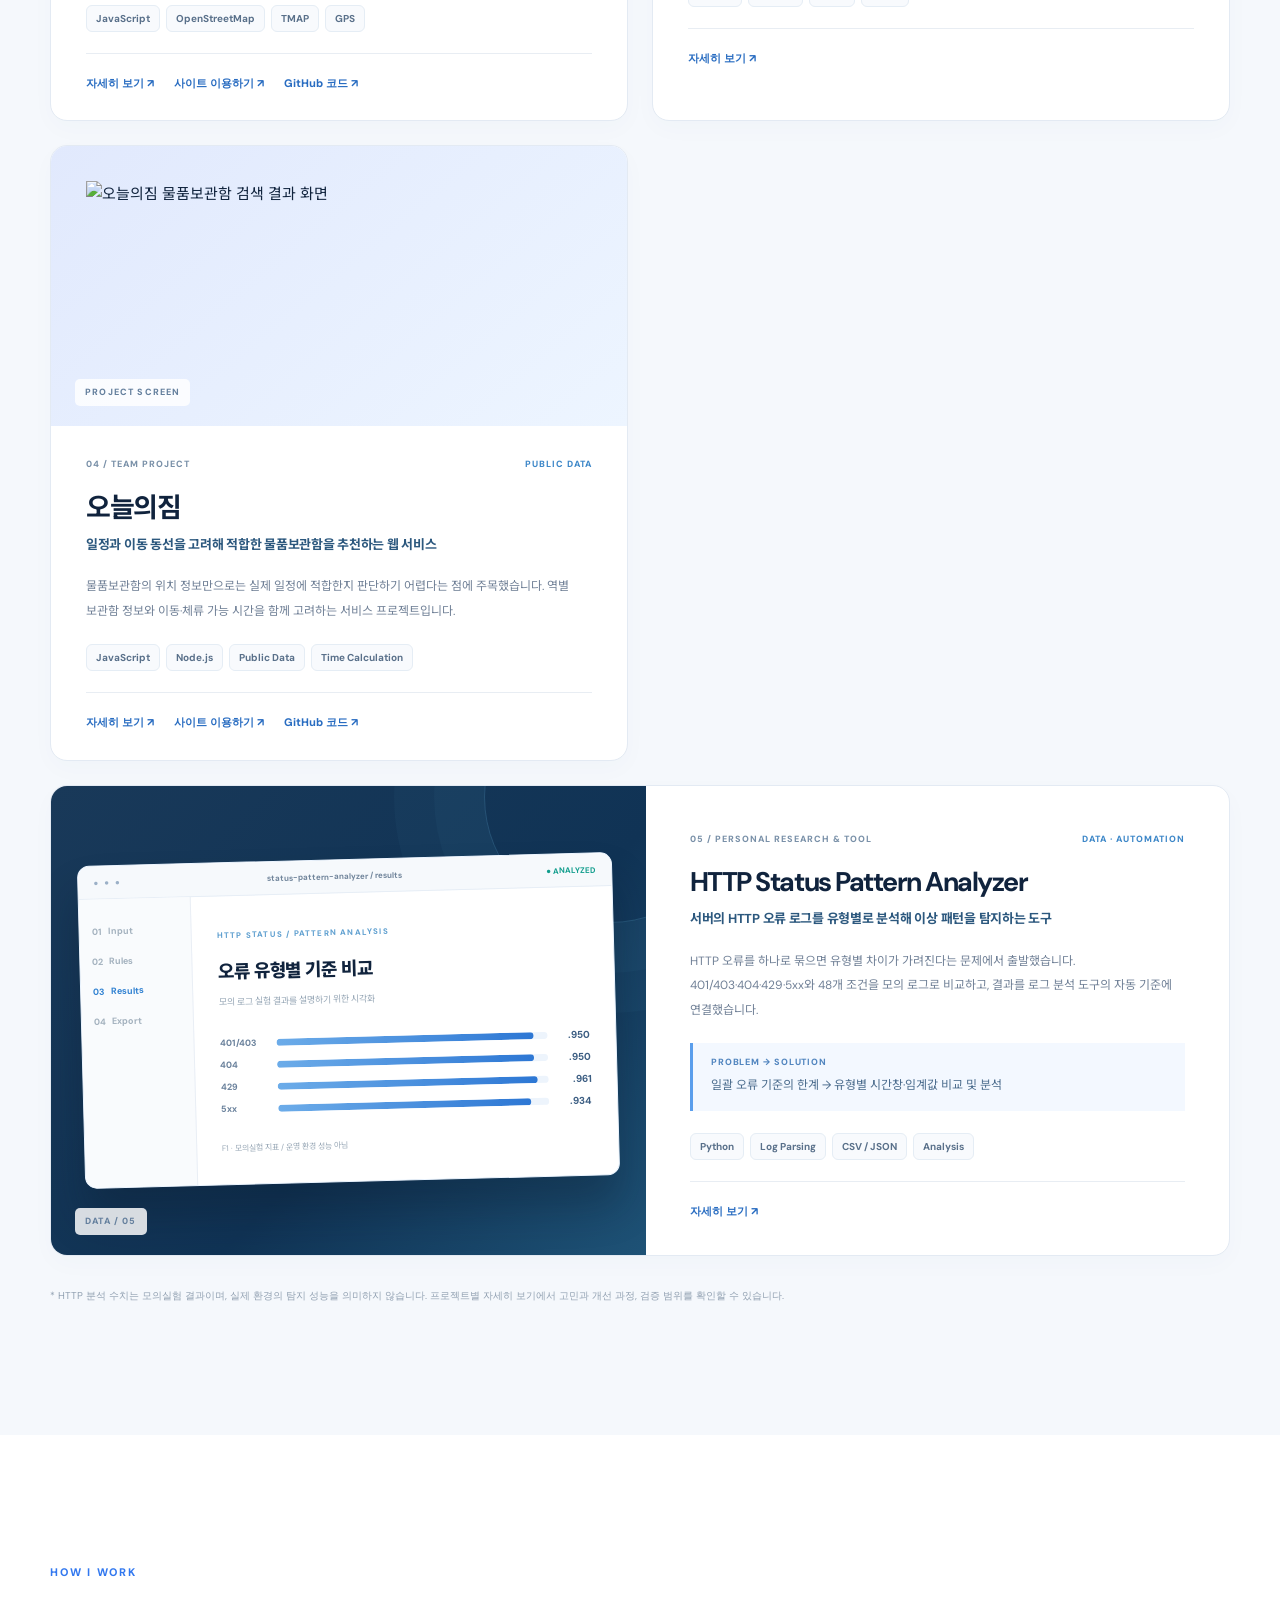
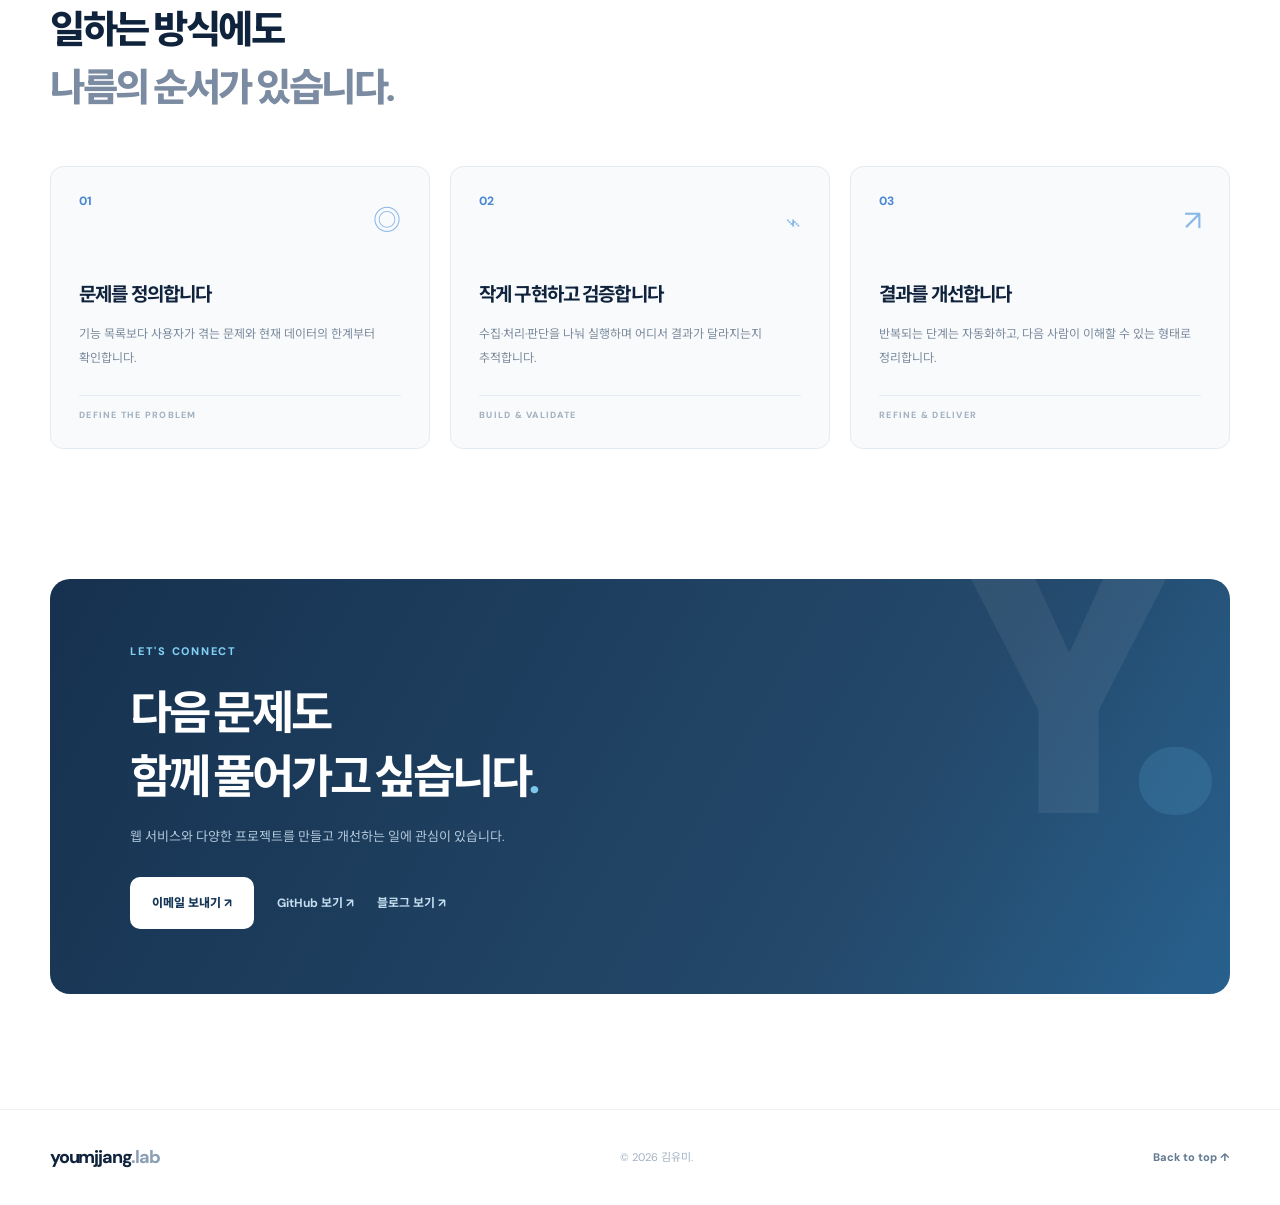
==== commit a4cf5de9: "Reorder portfolio projects to highlight GIGANG and 쉬엄쉬엄" ====
--- a/index.html
+++ b/index.html
@@ -67,16 +67,13 @@
     <div class="section-head"><div><p class="kicker">SELECTED WORK / 2026</p><h2 class="h2" id="projects-title">지금까지 만든<br><span>프로젝트를 소개합니다.</span></h2></div><p>프로젝트 소개, 사용 기술과<br>실제 구현 화면을 정리했습니다.</p></div>
     <div class="filters" role="group" aria-label="프로젝트 필터"><button class="filter selected" data-filter="all" type="button" aria-pressed="true">All projects <span>05</span></button><button class="filter" data-filter="data" type="button" aria-pressed="false">Tools &amp; Automation</button><button class="filter" data-filter="security" type="button" aria-pressed="false">AI &amp; Security</button><button class="filter" data-filter="product" type="button" aria-pressed="false">Web &amp; Product</button></div>
     <div class="project-grid">
-      <article class="project feature" data-category="data security" aria-labelledby="analyzer-title">
-        <div class="cover analyzer"><div class="fake-ui"><div class="fake-head"><span class="fake-dots">● ● ●</span> status-pattern-analyzer / results <span>● ANALYZED</span></div><div class="fake-content"><div class="fake-sidebar"><span>01 &nbsp; Input</span><span>02 &nbsp; Rules</span><span class="active">03 &nbsp; Results</span><span>04 &nbsp; Export</span></div><div class="fake-main"><span>HTTP STATUS / PATTERN ANALYSIS</span><h4>오류 유형별 기준 비교</h4><small>모의 로그 실험 결과를 설명하기 위한 시각화</small><div class="f1-chart"><div><em>401/403</em><span><i style="width:95%"></i></span><b>.950</b></div><div><em>404</em><span><i style="width:95%"></i></span><b>.950</b></div><div><em>429</em><span><i style="width:96.1%"></i></span><b>.961</b></div><div><em>5xx</em><span><i style="width:93.4%"></i></span><b>.934</b></div></div><small class="metric-note">F1 · 모의실험 지표 / 운영 환경 성능 아님</small></div></div></div><span class="cover-no">DATA / 01</span></div>
-        <div class="project-info"><div class="project-meta"><span>01 / PERSONAL RESEARCH &amp; TOOL</span><span>DATA · AUTOMATION</span></div><h3 id="analyzer-title">HTTP Status Pattern Analyzer</h3><p class="project-tagline">서버의 HTTP 오류 로그를 유형별로 분석해 이상 패턴을 탐지하는 도구</p><p class="project-desc">HTTP 오류를 하나로 묶으면 유형별 차이가 가려진다는 문제에서 출발했습니다. 401/403·404·429·5xx와 48개 조건을 모의 로그로 비교하고, 결과를 로그 분석 도구의 자동 기준에 연결했습니다.</p><div class="problem"><span>PROBLEM → SOLUTION</span><p>일괄 오류 기준의 한계 → 유형별 시간창·임계값 비교 및 분석</p></div><div class="tags"><span>Python</span><span>Log Parsing</span><span>CSV / JSON</span><span>Analysis</span></div><div class="project-actions"><a href="./http-status-pattern-analyzer.html">자세히 보기 ↗</a></div></div></article>
       <article class="project feature" data-category="data security" aria-labelledby="gigang-title">
         <div class="cover photo-cover dark-cover" style="background:linear-gradient(145deg,#deedf9,#edf5fc);padding:23px">
           <img src="https://raw.githubusercontent.com/youmjjang/youmjjang-lab/main/assets/gigang-overview-hd.png" alt="GIGANG 실제 종합 관제 화면 · 고해상도 프로젝트 캡처" loading="lazy" style="max-height:410px;width:100%;height:auto;border-radius:9px;box-shadow:0 18px 40px rgba(24,53,72,.17)">
           <span class="screen-mark">ACTUAL PROJECT SCREEN / HD</span>
         </div>
         <div class="project-info">
-          <div class="project-meta"><span>02 / TEAM PROJECT</span><span>SECURITY · DATA PIPELINE</span></div>
+          <div class="project-meta"><span>01 / TEAM PROJECT</span><span>SECURITY · DATA PIPELINE</span></div>
           <h3 id="gigang-title">GIGANG <small>기강</small></h3>
           <p class="project-tagline">사내 자료 유출 위험을 탐지하고 분석하는 통합 보안관제 시스템</p>
           <p class="project-desc">브라우저·Windows 단말·사내 DB의 이벤트를 수집·정규화하고, 자료 접근부터 외부 전송 시도까지의 관계를 분석하는 통합 보안관제 플랫폼입니다. 동적 위험도 점수, 3-Hop 분석, 정책 제어와 알림을 연결했습니다.</p>
@@ -84,9 +81,12 @@
           <div class="tags"><span>Python · Flask</span><span>PostgreSQL</span><span>Railway</span><span>REST API</span></div>
           
         <div class="project-actions"><a href="./gigang.html">자세히 보기 ↗</a><a href="https://github.com/dldaudlee36/GIGANG" target="_blank" rel="noopener noreferrer">GitHub 코드 ↗</a></div></div></article>
+      <article class="project" data-category="product" aria-labelledby="rest-title"><div class="cover photo-cover mint-cover lunch-cover"><div class="lunch-shots"><figure class="lunch-shot lunch-shot-a"><img src="https://raw.githubusercontent.com/youmjjang/About-me/main/assets/swieogalgot-iphone-list.png" alt="쉬엄쉬엄 주변 휴식공간 검색 및 목록 화면" loading="lazy"></figure><figure class="lunch-shot lunch-shot-b"><img src="https://raw.githubusercontent.com/youmjjang/About-me/main/assets/swieogalgot-iphone-route.jpg" alt="쉬엄쉬엄 휴식공간까지의 보행 경로 안내 화면" loading="lazy"></figure></div><span class="screen-mark">ACTUAL PROJECT SCREENS</span></div><div class="project-info"><div class="project-meta"><span>02 / WEB SERVICE</span><span>PRODUCT</span></div><h3 id="rest-title">쉬엄쉬엄</h3><p class="project-tagline">가까운 휴식공간을 찾고, 가는 길까지 안내합니다.</p><p class="project-desc">현재 위치나 검색한 장소를 기준으로 주변 벤치·정자·공원 등 휴식공간을 지도와 목록으로 찾아볼 수 있는 웹 서비스입니다. 장소를 선택하면 TMAP 보행 경로를 확인하고 GPS 위치 기반 안내를 시작할 수 있습니다.</p><div class="tags"><span>JavaScript</span><span>OpenStreetMap</span><span>TMAP</span><span>GPS</span></div><div class="project-actions"><a href="./swieogalgot.html">자세히 보기 ↗</a><a href="https://swieogalgot.vercel.app/" target="_blank" rel="noopener noreferrer">사이트 이용하기 ↗</a><a href="https://github.com/youmjjang/swieogalgot" target="_blank" rel="noopener noreferrer">GitHub 코드 ↗</a></div></div></article>
       <article class="project" data-category="data security" aria-labelledby="soc-title"><div class="cover photo-cover dark-cover"><img src="https://raw.githubusercontent.com/youmjjang/youmjjang-lab/main/assets/mini-soc-dashboard-cropped.svg" alt="Mini SOC 실제 대시보드 화면" loading="lazy"><span class="screen-mark">ACTUAL PROJECT SCREEN</span></div><div class="project-info"><div class="project-meta"><span>03 / PERSONAL PROJECT</span><span>AUTOMATION</span></div><h3 id="soc-title">Mini SOC</h3><p class="project-tagline">웹 서버 로그를 분석해 이상행위를 탐지하고 경보를 전달하는 보안관제 시스템</p><p class="project-desc">Nginx·로그인 이벤트를 Python으로 구조화하고 규칙 기반 탐지, Flask 경보 수신, 사건 기록, Slack 알림과 Markdown 일일 보고서까지 연결했습니다. 차단·잠금은 시뮬레이션입니다.</p><div class="tags"><span>Python</span><span>Docker</span><span>Flask</span><span>Nginx</span></div><div class="project-actions"><a href="./mini-soc.html">자세히 보기 ↗</a></div></div></article>
-      <article class="project" data-category="product" aria-labelledby="rest-title"><div class="cover photo-cover mint-cover lunch-cover"><div class="lunch-shots"><figure class="lunch-shot lunch-shot-a"><img src="https://raw.githubusercontent.com/youmjjang/About-me/main/assets/swieogalgot-iphone-list.png" alt="쉬엄쉬엄 주변 휴식공간 검색 및 목록 화면" loading="lazy"></figure><figure class="lunch-shot lunch-shot-b"><img src="https://raw.githubusercontent.com/youmjjang/About-me/main/assets/swieogalgot-iphone-route.jpg" alt="쉬엄쉬엄 휴식공간까지의 보행 경로 안내 화면" loading="lazy"></figure></div><span class="screen-mark">ACTUAL PROJECT SCREENS</span></div><div class="project-info"><div class="project-meta"><span>04 / WEB SERVICE</span><span>PRODUCT</span></div><h3 id="rest-title">쉬엄쉬엄</h3><p class="project-tagline">가까운 휴식공간을 찾고, 가는 길까지 안내합니다.</p><p class="project-desc">현재 위치나 검색한 장소를 기준으로 주변 벤치·정자·공원 등 휴식공간을 지도와 목록으로 찾아볼 수 있는 웹 서비스입니다. 장소를 선택하면 TMAP 보행 경로를 확인하고 GPS 위치 기반 안내를 시작할 수 있습니다.</p><div class="tags"><span>JavaScript</span><span>OpenStreetMap</span><span>TMAP</span><span>GPS</span></div><div class="project-actions"><a href="./swieogalgot.html">자세히 보기 ↗</a><a href="https://swieogalgot.vercel.app/" target="_blank" rel="noopener noreferrer">사이트 이용하기 ↗</a><a href="https://github.com/youmjjang/swieogalgot" target="_blank" rel="noopener noreferrer">GitHub 코드 ↗</a></div></div></article>
-      <article class="project last-project" data-category="data product" aria-labelledby="jim-title"><div class="cover photo-cover sky-cover"><img src="https://raw.githubusercontent.com/youmjjang/About-me/main/assets/jim-results.png" alt="오늘의짐 물품보관함 검색 결과 화면" loading="lazy"><span class="screen-mark">PROJECT SCREEN</span></div><div class="project-info"><div class="project-meta"><span>05 / TEAM PROJECT</span><span>PUBLIC DATA</span></div><h3 id="jim-title">오늘의짐</h3><p class="project-tagline">일정과 이동 동선을 고려해 적합한 물품보관함을 추천하는 웹 서비스</p><p class="project-desc">물품보관함의 위치 정보만으로는 실제 일정에 적합한지 판단하기 어렵다는 점에 주목했습니다. 역별 보관함 정보와 이동·체류 가능 시간을 함께 고려하는 서비스 프로젝트입니다.</p><div class="tags"><span>JavaScript</span><span>Node.js</span><span>Public Data</span><span>Time Calculation</span></div><div class="project-actions"><a href="./oneurui-jim.html">자세히 보기 ↗</a><a href="https://oneurui-jim.vercel.app/" target="_blank" rel="noopener noreferrer">사이트 이용하기 ↗</a><a href="https://github.com/youmjjang/oneurui-jim" target="_blank" rel="noopener noreferrer">GitHub 코드 ↗</a></div></div></article>
+      <article class="project last-project" data-category="data product" aria-labelledby="jim-title"><div class="cover photo-cover sky-cover"><img src="https://raw.githubusercontent.com/youmjjang/About-me/main/assets/jim-results.png" alt="오늘의짐 물품보관함 검색 결과 화면" loading="lazy"><span class="screen-mark">PROJECT SCREEN</span></div><div class="project-info"><div class="project-meta"><span>04 / TEAM PROJECT</span><span>PUBLIC DATA</span></div><h3 id="jim-title">오늘의짐</h3><p class="project-tagline">일정과 이동 동선을 고려해 적합한 물품보관함을 추천하는 웹 서비스</p><p class="project-desc">물품보관함의 위치 정보만으로는 실제 일정에 적합한지 판단하기 어렵다는 점에 주목했습니다. 역별 보관함 정보와 이동·체류 가능 시간을 함께 고려하는 서비스 프로젝트입니다.</p><div class="tags"><span>JavaScript</span><span>Node.js</span><span>Public Data</span><span>Time Calculation</span></div><div class="project-actions"><a href="./oneurui-jim.html">자세히 보기 ↗</a><a href="https://oneurui-jim.vercel.app/" target="_blank" rel="noopener noreferrer">사이트 이용하기 ↗</a><a href="https://github.com/youmjjang/oneurui-jim" target="_blank" rel="noopener noreferrer">GitHub 코드 ↗</a></div></div></article>
+      <article class="project feature" data-category="data security" aria-labelledby="analyzer-title">
+        <div class="cover analyzer"><div class="fake-ui"><div class="fake-head"><span class="fake-dots">● ● ●</span> status-pattern-analyzer / results <span>● ANALYZED</span></div><div class="fake-content"><div class="fake-sidebar"><span>01 &nbsp; Input</span><span>02 &nbsp; Rules</span><span class="active">03 &nbsp; Results</span><span>04 &nbsp; Export</span></div><div class="fake-main"><span>HTTP STATUS / PATTERN ANALYSIS</span><h4>오류 유형별 기준 비교</h4><small>모의 로그 실험 결과를 설명하기 위한 시각화</small><div class="f1-chart"><div><em>401/403</em><span><i style="width:95%"></i></span><b>.950</b></div><div><em>404</em><span><i style="width:95%"></i></span><b>.950</b></div><div><em>429</em><span><i style="width:96.1%"></i></span><b>.961</b></div><div><em>5xx</em><span><i style="width:93.4%"></i></span><b>.934</b></div></div><small class="metric-note">F1 · 모의실험 지표 / 운영 환경 성능 아님</small></div></div></div><span class="cover-no">DATA / 05</span></div>
+        <div class="project-info"><div class="project-meta"><span>05 / PERSONAL RESEARCH &amp; TOOL</span><span>DATA · AUTOMATION</span></div><h3 id="analyzer-title">HTTP Status Pattern Analyzer</h3><p class="project-tagline">서버의 HTTP 오류 로그를 유형별로 분석해 이상 패턴을 탐지하는 도구</p><p class="project-desc">HTTP 오류를 하나로 묶으면 유형별 차이가 가려진다는 문제에서 출발했습니다. 401/403·404·429·5xx와 48개 조건을 모의 로그로 비교하고, 결과를 로그 분석 도구의 자동 기준에 연결했습니다.</p><div class="problem"><span>PROBLEM → SOLUTION</span><p>일괄 오류 기준의 한계 → 유형별 시간창·임계값 비교 및 분석</p></div><div class="tags"><span>Python</span><span>Log Parsing</span><span>CSV / JSON</span><span>Analysis</span></div><div class="project-actions"><a href="./http-status-pattern-analyzer.html">자세히 보기 ↗</a></div></div></article>
     </div>
     <p class="work-footnote">* HTTP 분석 수치는 모의실험 결과이며, 실제 환경의 탐지 성능을 의미하지 않습니다. 프로젝트별 자세히 보기에서 고민과 개선 과정, 검증 범위를 확인할 수 있습니다.</p>
   </div>
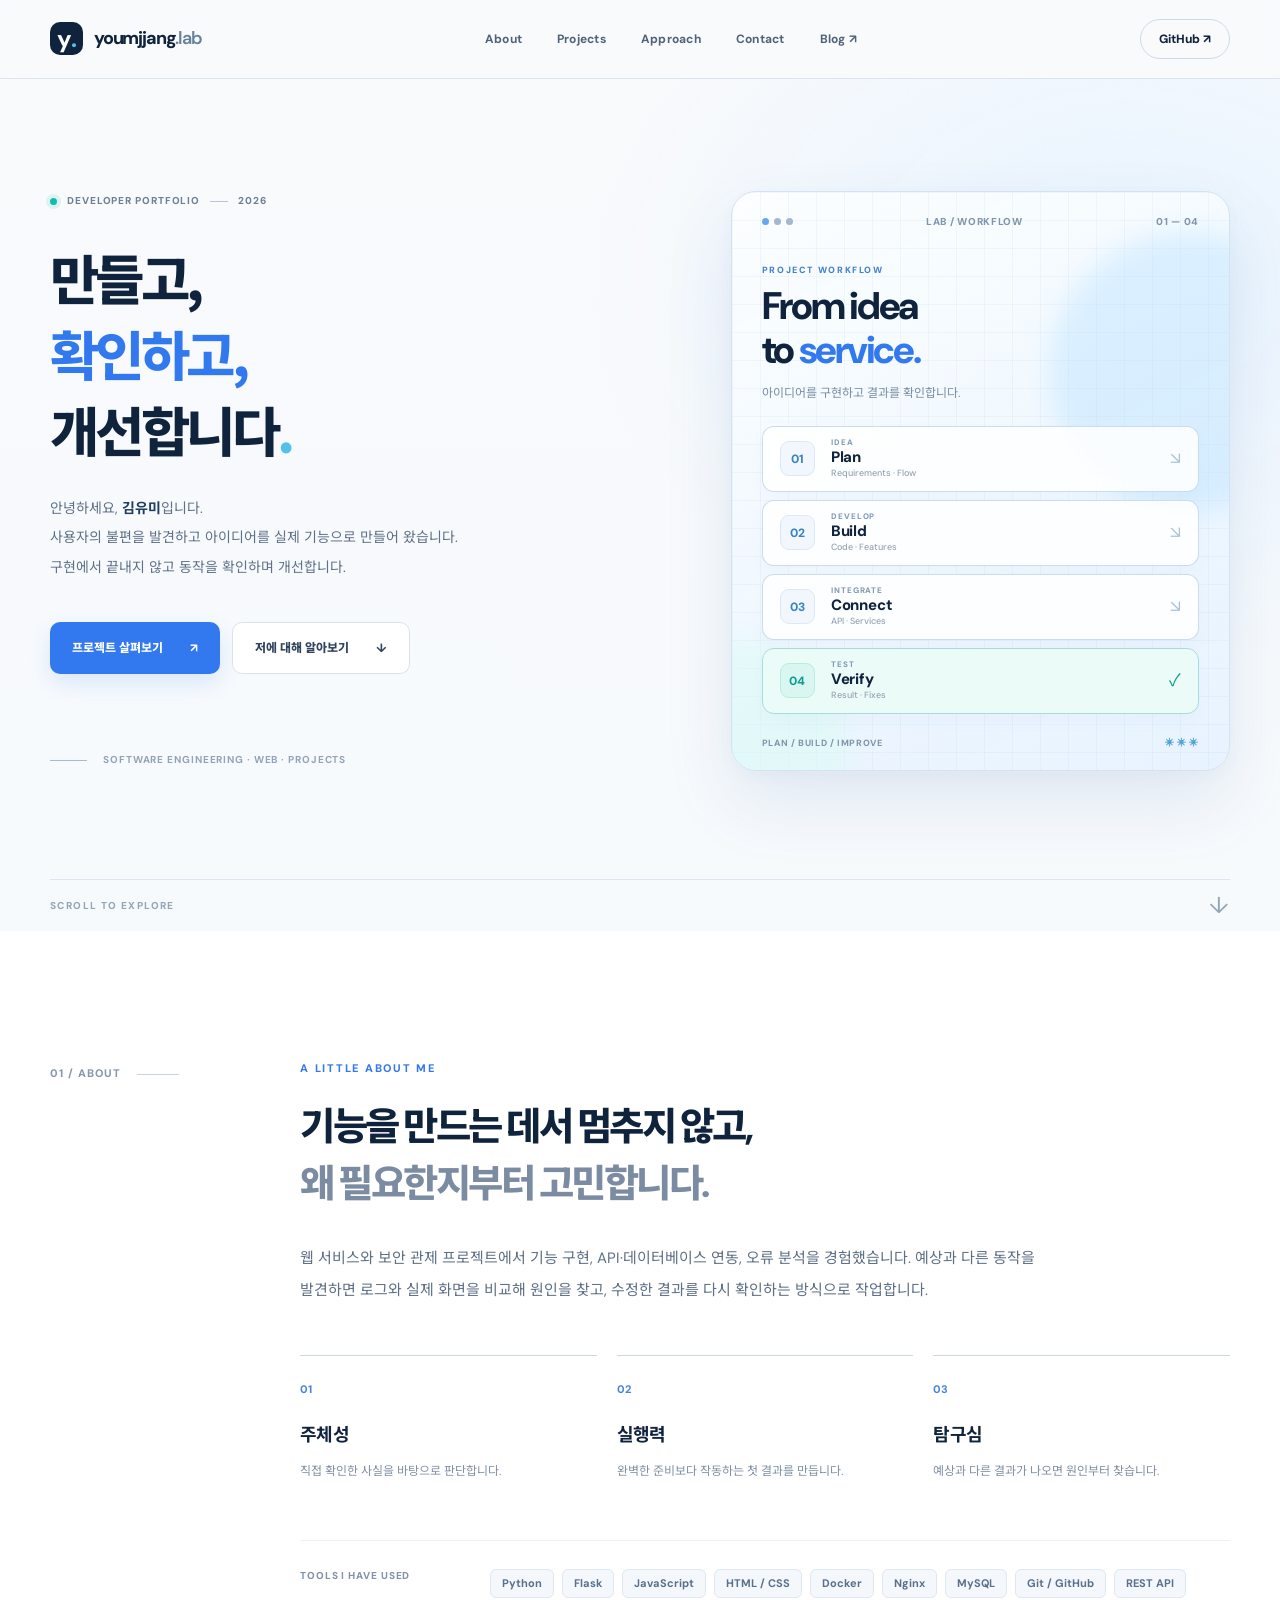
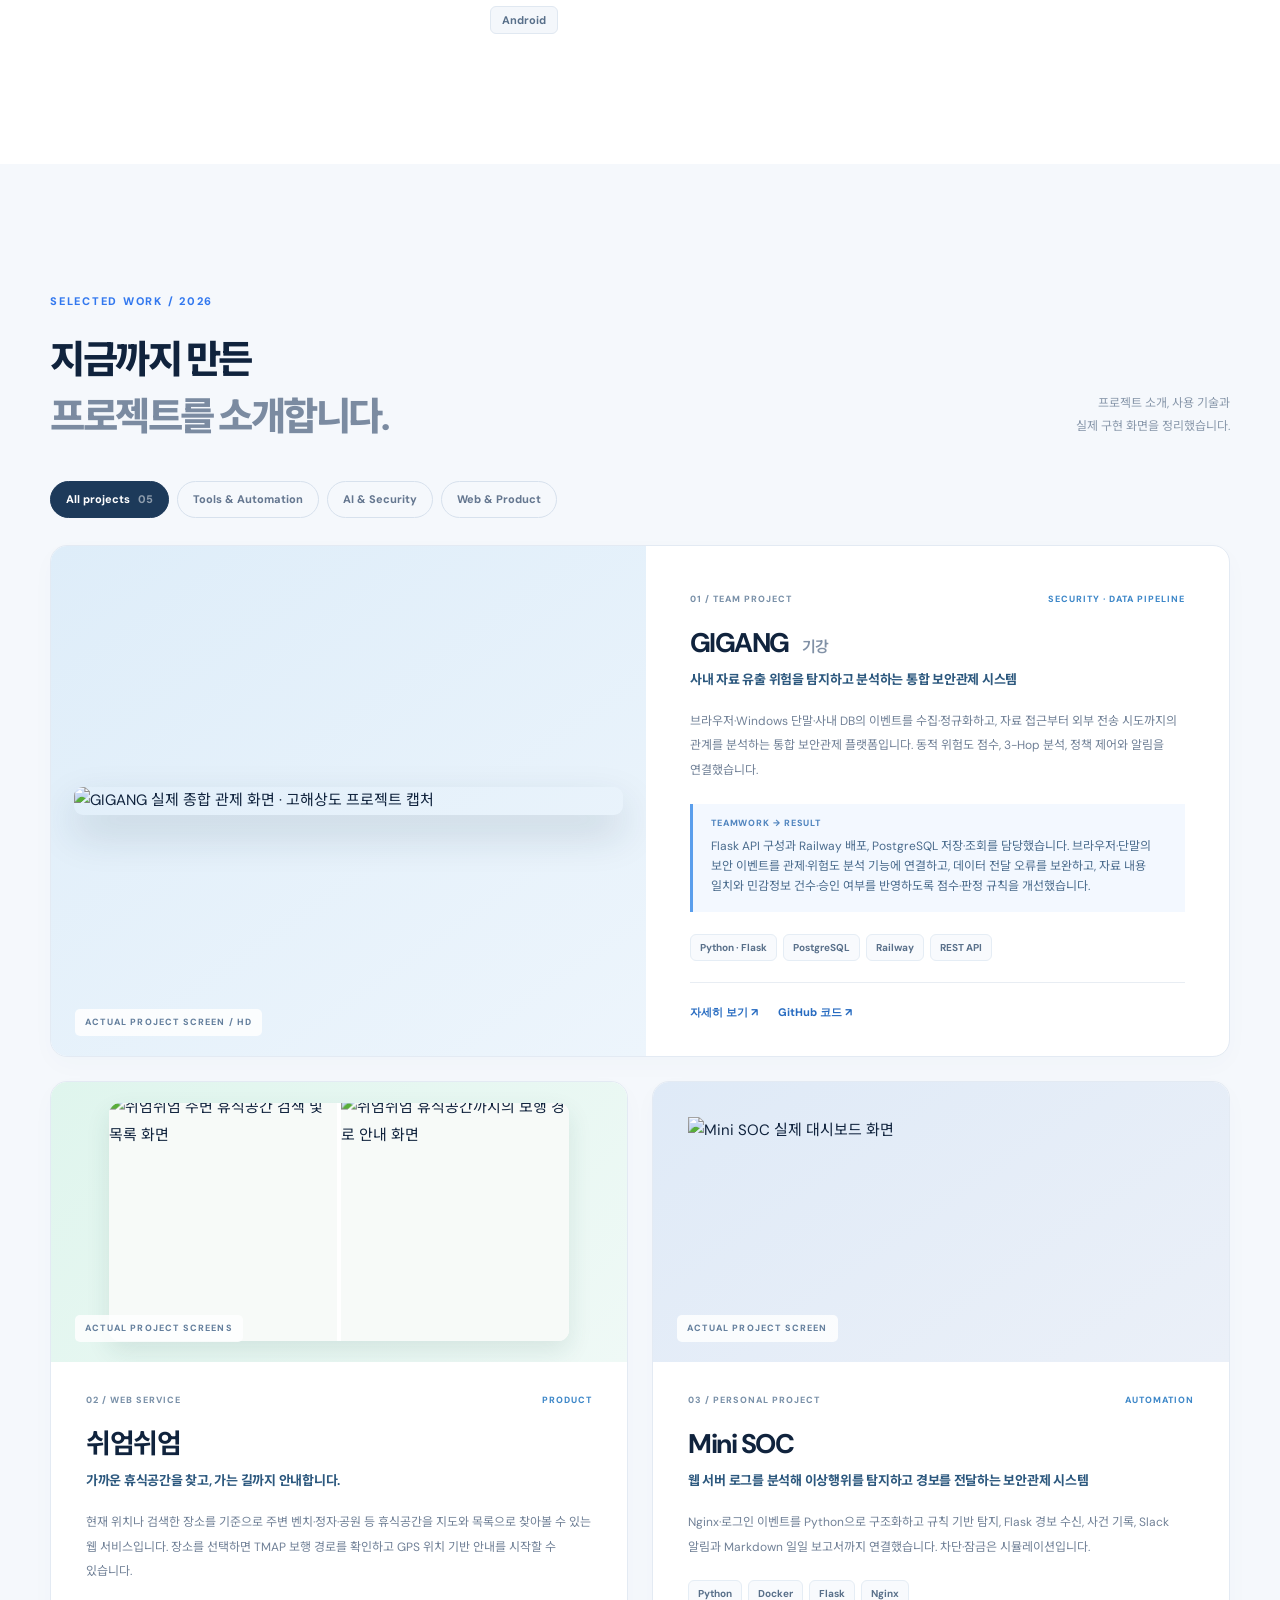
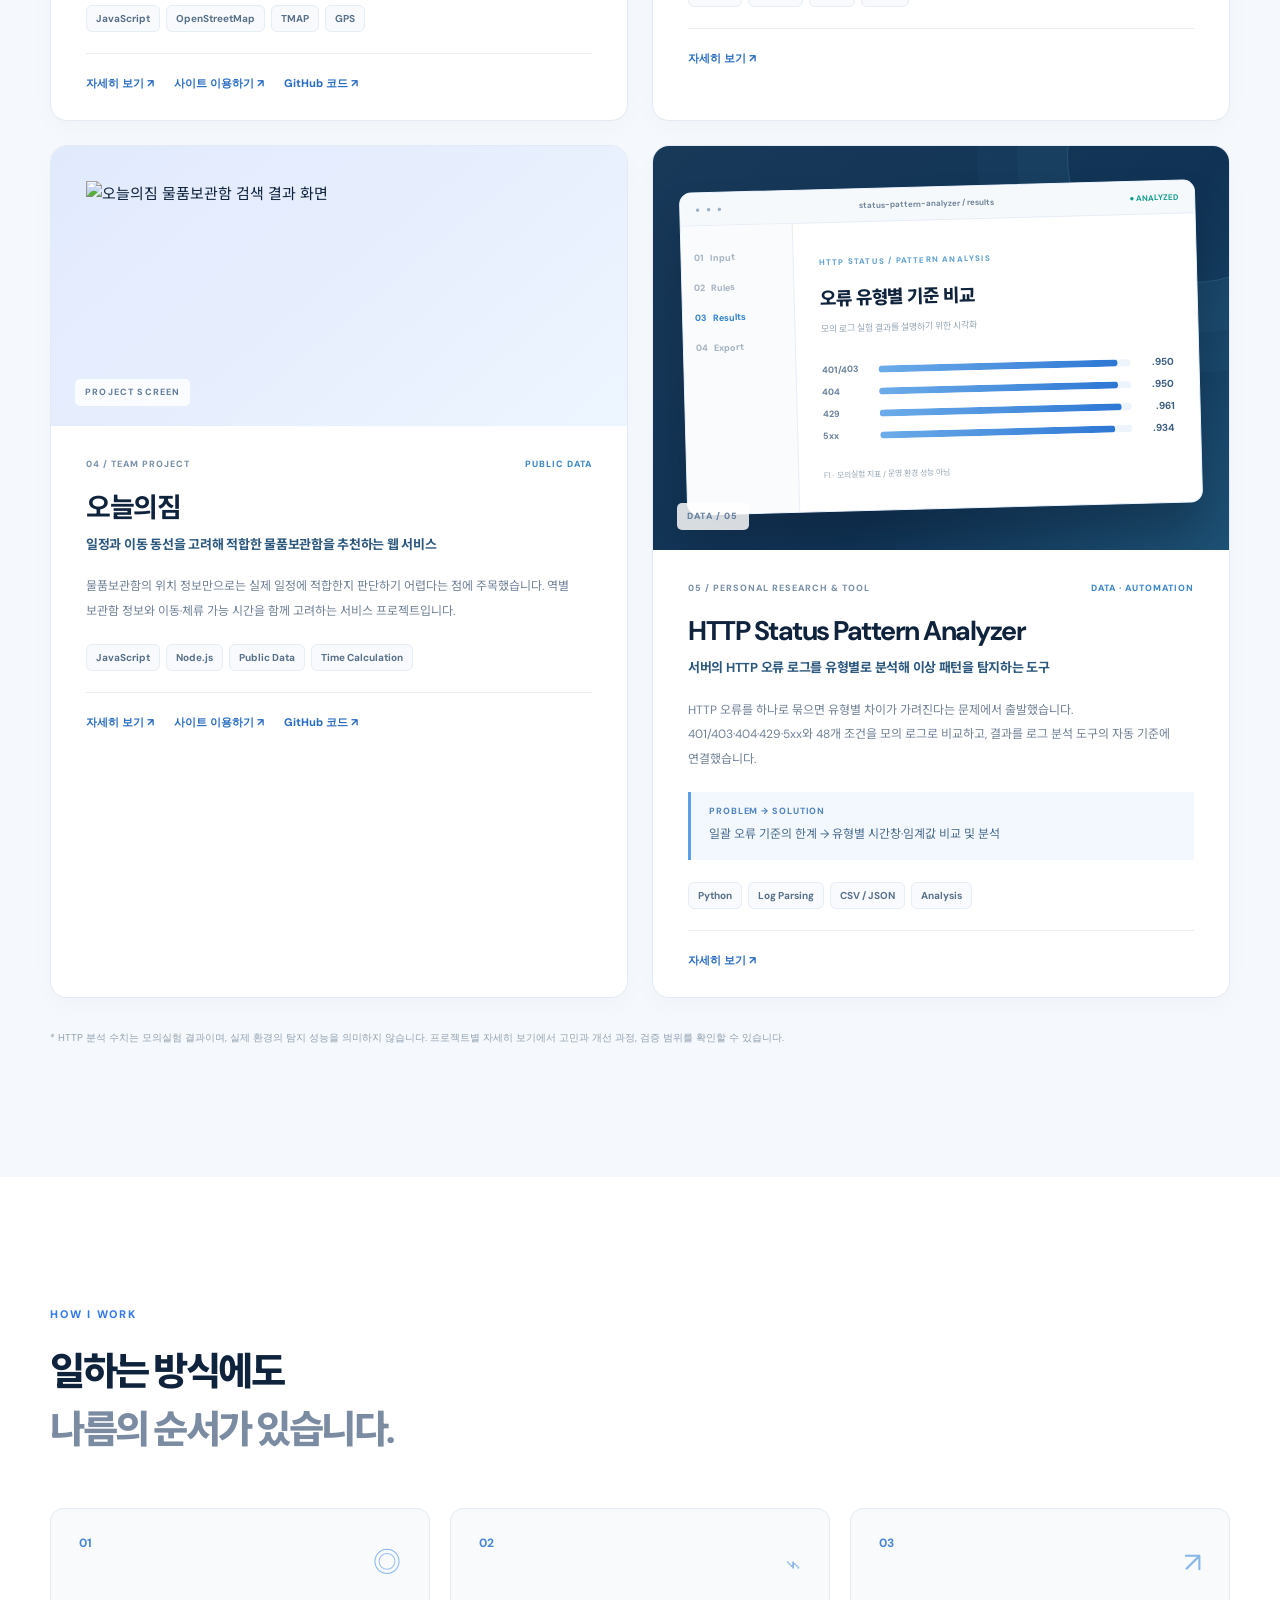
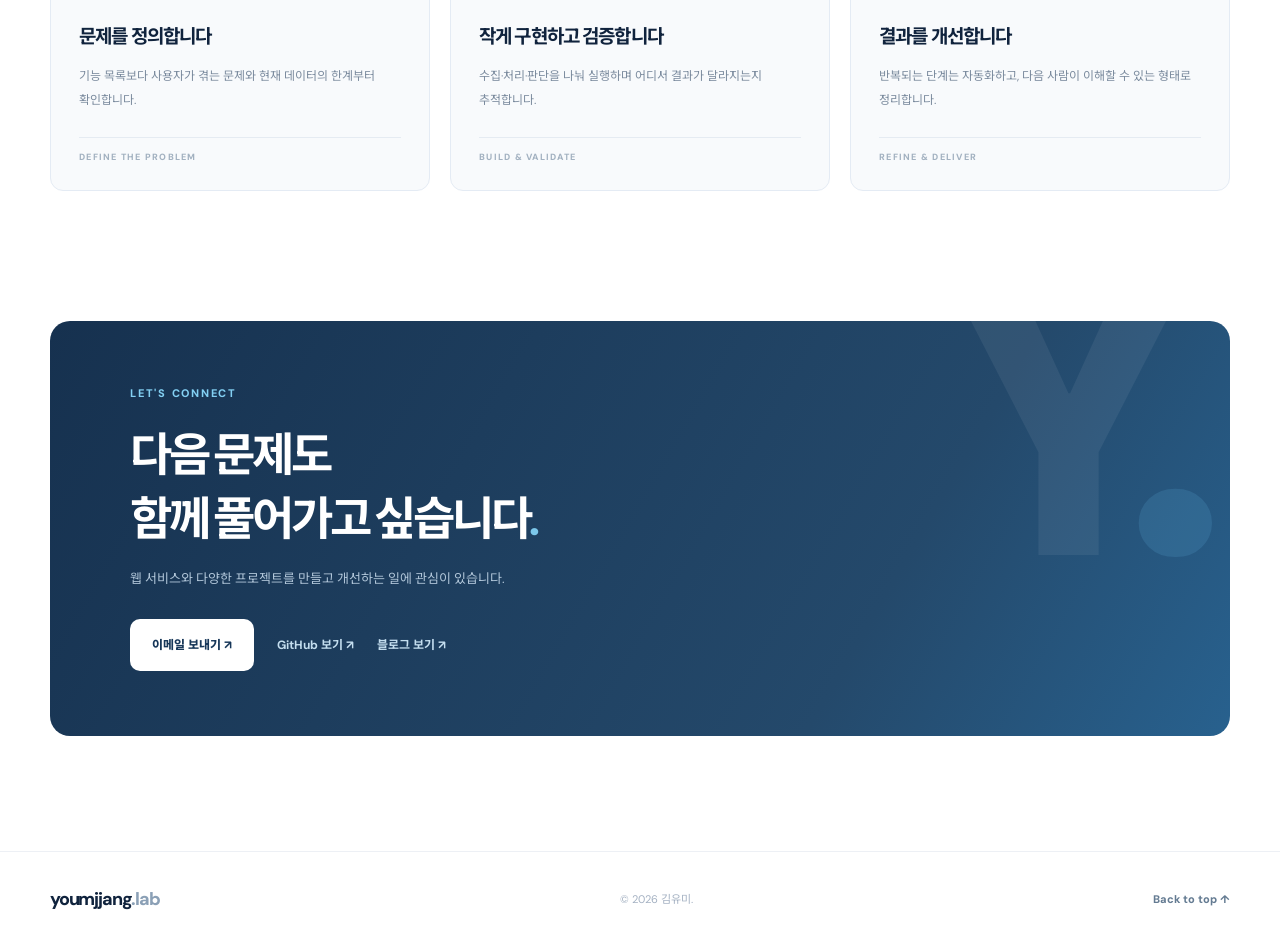
==== commit 705c2729: "Place HTTP status analyzer beside 오늘의짐 in project grid" ====
--- a/index.html
+++ b/index.html
@@ -84,7 +84,7 @@
       <article class="project" data-category="product" aria-labelledby="rest-title"><div class="cover photo-cover mint-cover lunch-cover"><div class="lunch-shots"><figure class="lunch-shot lunch-shot-a"><img src="https://raw.githubusercontent.com/youmjjang/About-me/main/assets/swieogalgot-iphone-list.png" alt="쉬엄쉬엄 주변 휴식공간 검색 및 목록 화면" loading="lazy"></figure><figure class="lunch-shot lunch-shot-b"><img src="https://raw.githubusercontent.com/youmjjang/About-me/main/assets/swieogalgot-iphone-route.jpg" alt="쉬엄쉬엄 휴식공간까지의 보행 경로 안내 화면" loading="lazy"></figure></div><span class="screen-mark">ACTUAL PROJECT SCREENS</span></div><div class="project-info"><div class="project-meta"><span>02 / WEB SERVICE</span><span>PRODUCT</span></div><h3 id="rest-title">쉬엄쉬엄</h3><p class="project-tagline">가까운 휴식공간을 찾고, 가는 길까지 안내합니다.</p><p class="project-desc">현재 위치나 검색한 장소를 기준으로 주변 벤치·정자·공원 등 휴식공간을 지도와 목록으로 찾아볼 수 있는 웹 서비스입니다. 장소를 선택하면 TMAP 보행 경로를 확인하고 GPS 위치 기반 안내를 시작할 수 있습니다.</p><div class="tags"><span>JavaScript</span><span>OpenStreetMap</span><span>TMAP</span><span>GPS</span></div><div class="project-actions"><a href="./swieogalgot.html">자세히 보기 ↗</a><a href="https://swieogalgot.vercel.app/" target="_blank" rel="noopener noreferrer">사이트 이용하기 ↗</a><a href="https://github.com/youmjjang/swieogalgot" target="_blank" rel="noopener noreferrer">GitHub 코드 ↗</a></div></div></article>
       <article class="project" data-category="data security" aria-labelledby="soc-title"><div class="cover photo-cover dark-cover"><img src="https://raw.githubusercontent.com/youmjjang/youmjjang-lab/main/assets/mini-soc-dashboard-cropped.svg" alt="Mini SOC 실제 대시보드 화면" loading="lazy"><span class="screen-mark">ACTUAL PROJECT SCREEN</span></div><div class="project-info"><div class="project-meta"><span>03 / PERSONAL PROJECT</span><span>AUTOMATION</span></div><h3 id="soc-title">Mini SOC</h3><p class="project-tagline">웹 서버 로그를 분석해 이상행위를 탐지하고 경보를 전달하는 보안관제 시스템</p><p class="project-desc">Nginx·로그인 이벤트를 Python으로 구조화하고 규칙 기반 탐지, Flask 경보 수신, 사건 기록, Slack 알림과 Markdown 일일 보고서까지 연결했습니다. 차단·잠금은 시뮬레이션입니다.</p><div class="tags"><span>Python</span><span>Docker</span><span>Flask</span><span>Nginx</span></div><div class="project-actions"><a href="./mini-soc.html">자세히 보기 ↗</a></div></div></article>
       <article class="project last-project" data-category="data product" aria-labelledby="jim-title"><div class="cover photo-cover sky-cover"><img src="https://raw.githubusercontent.com/youmjjang/About-me/main/assets/jim-results.png" alt="오늘의짐 물품보관함 검색 결과 화면" loading="lazy"><span class="screen-mark">PROJECT SCREEN</span></div><div class="project-info"><div class="project-meta"><span>04 / TEAM PROJECT</span><span>PUBLIC DATA</span></div><h3 id="jim-title">오늘의짐</h3><p class="project-tagline">일정과 이동 동선을 고려해 적합한 물품보관함을 추천하는 웹 서비스</p><p class="project-desc">물품보관함의 위치 정보만으로는 실제 일정에 적합한지 판단하기 어렵다는 점에 주목했습니다. 역별 보관함 정보와 이동·체류 가능 시간을 함께 고려하는 서비스 프로젝트입니다.</p><div class="tags"><span>JavaScript</span><span>Node.js</span><span>Public Data</span><span>Time Calculation</span></div><div class="project-actions"><a href="./oneurui-jim.html">자세히 보기 ↗</a><a href="https://oneurui-jim.vercel.app/" target="_blank" rel="noopener noreferrer">사이트 이용하기 ↗</a><a href="https://github.com/youmjjang/oneurui-jim" target="_blank" rel="noopener noreferrer">GitHub 코드 ↗</a></div></div></article>
-      <article class="project feature" data-category="data security" aria-labelledby="analyzer-title">
+      <article class="project analyzer-card" data-category="data security" aria-labelledby="analyzer-title">
         <div class="cover analyzer"><div class="fake-ui"><div class="fake-head"><span class="fake-dots">● ● ●</span> status-pattern-analyzer / results <span>● ANALYZED</span></div><div class="fake-content"><div class="fake-sidebar"><span>01 &nbsp; Input</span><span>02 &nbsp; Rules</span><span class="active">03 &nbsp; Results</span><span>04 &nbsp; Export</span></div><div class="fake-main"><span>HTTP STATUS / PATTERN ANALYSIS</span><h4>오류 유형별 기준 비교</h4><small>모의 로그 실험 결과를 설명하기 위한 시각화</small><div class="f1-chart"><div><em>401/403</em><span><i style="width:95%"></i></span><b>.950</b></div><div><em>404</em><span><i style="width:95%"></i></span><b>.950</b></div><div><em>429</em><span><i style="width:96.1%"></i></span><b>.961</b></div><div><em>5xx</em><span><i style="width:93.4%"></i></span><b>.934</b></div></div><small class="metric-note">F1 · 모의실험 지표 / 운영 환경 성능 아님</small></div></div></div><span class="cover-no">DATA / 05</span></div>
         <div class="project-info"><div class="project-meta"><span>05 / PERSONAL RESEARCH &amp; TOOL</span><span>DATA · AUTOMATION</span></div><h3 id="analyzer-title">HTTP Status Pattern Analyzer</h3><p class="project-tagline">서버의 HTTP 오류 로그를 유형별로 분석해 이상 패턴을 탐지하는 도구</p><p class="project-desc">HTTP 오류를 하나로 묶으면 유형별 차이가 가려진다는 문제에서 출발했습니다. 401/403·404·429·5xx와 48개 조건을 모의 로그로 비교하고, 결과를 로그 분석 도구의 자동 기준에 연결했습니다.</p><div class="problem"><span>PROBLEM → SOLUTION</span><p>일괄 오류 기준의 한계 → 유형별 시간창·임계값 비교 및 분석</p></div><div class="tags"><span>Python</span><span>Log Parsing</span><span>CSV / JSON</span><span>Analysis</span></div><div class="project-actions"><a href="./http-status-pattern-analyzer.html">자세히 보기 ↗</a></div></div></article>
     </div>
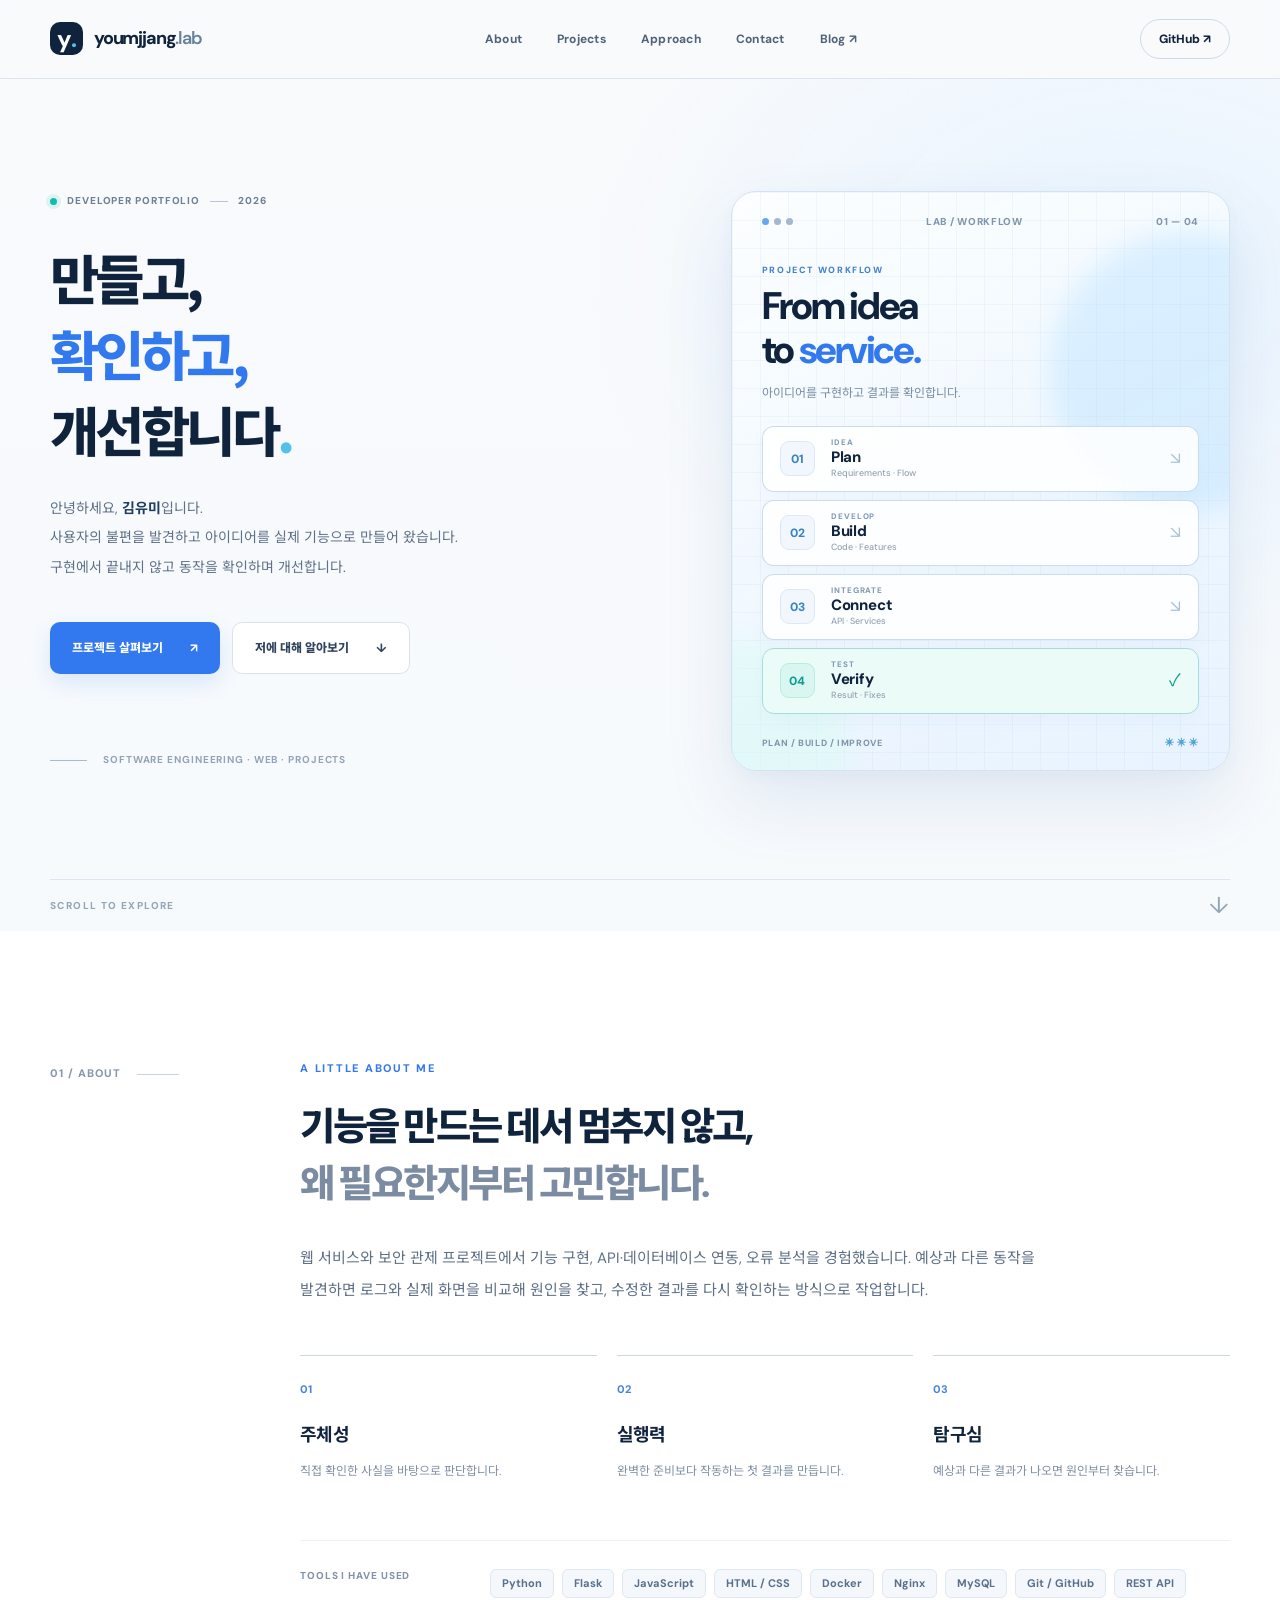
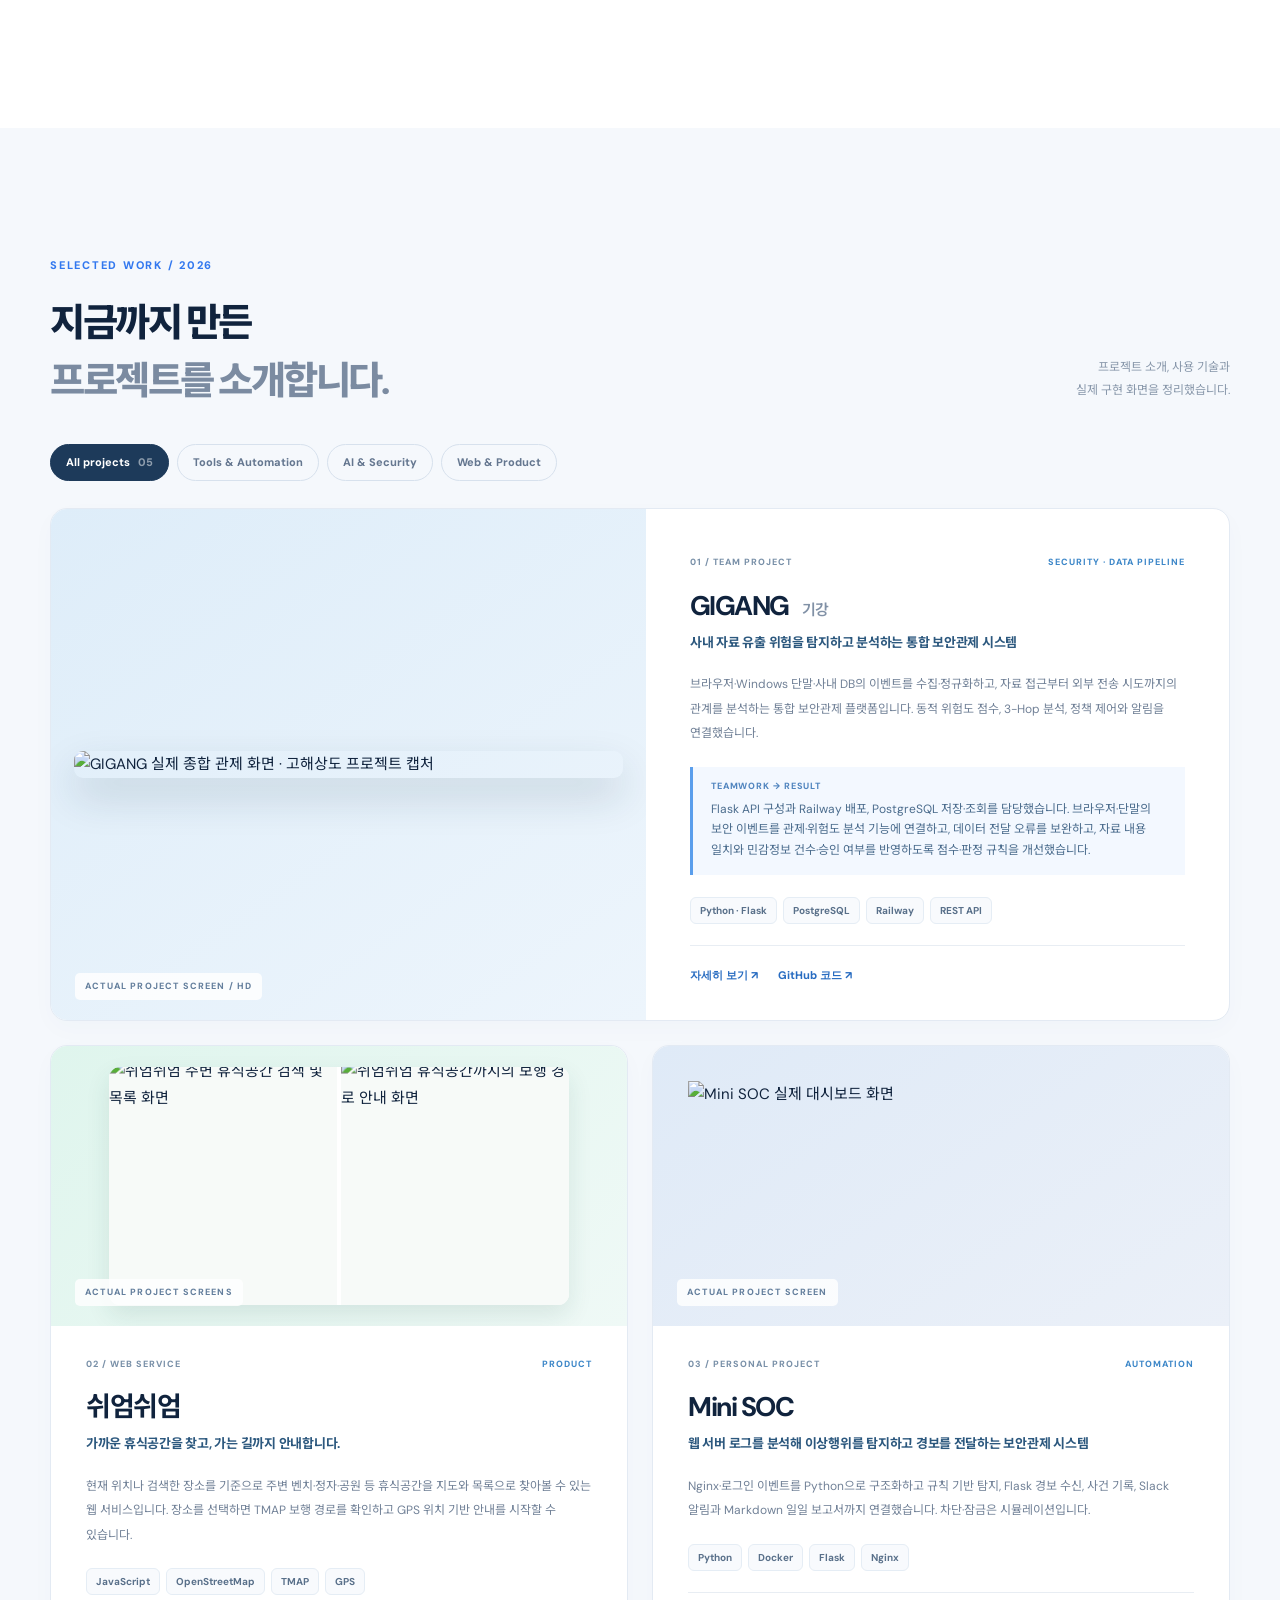
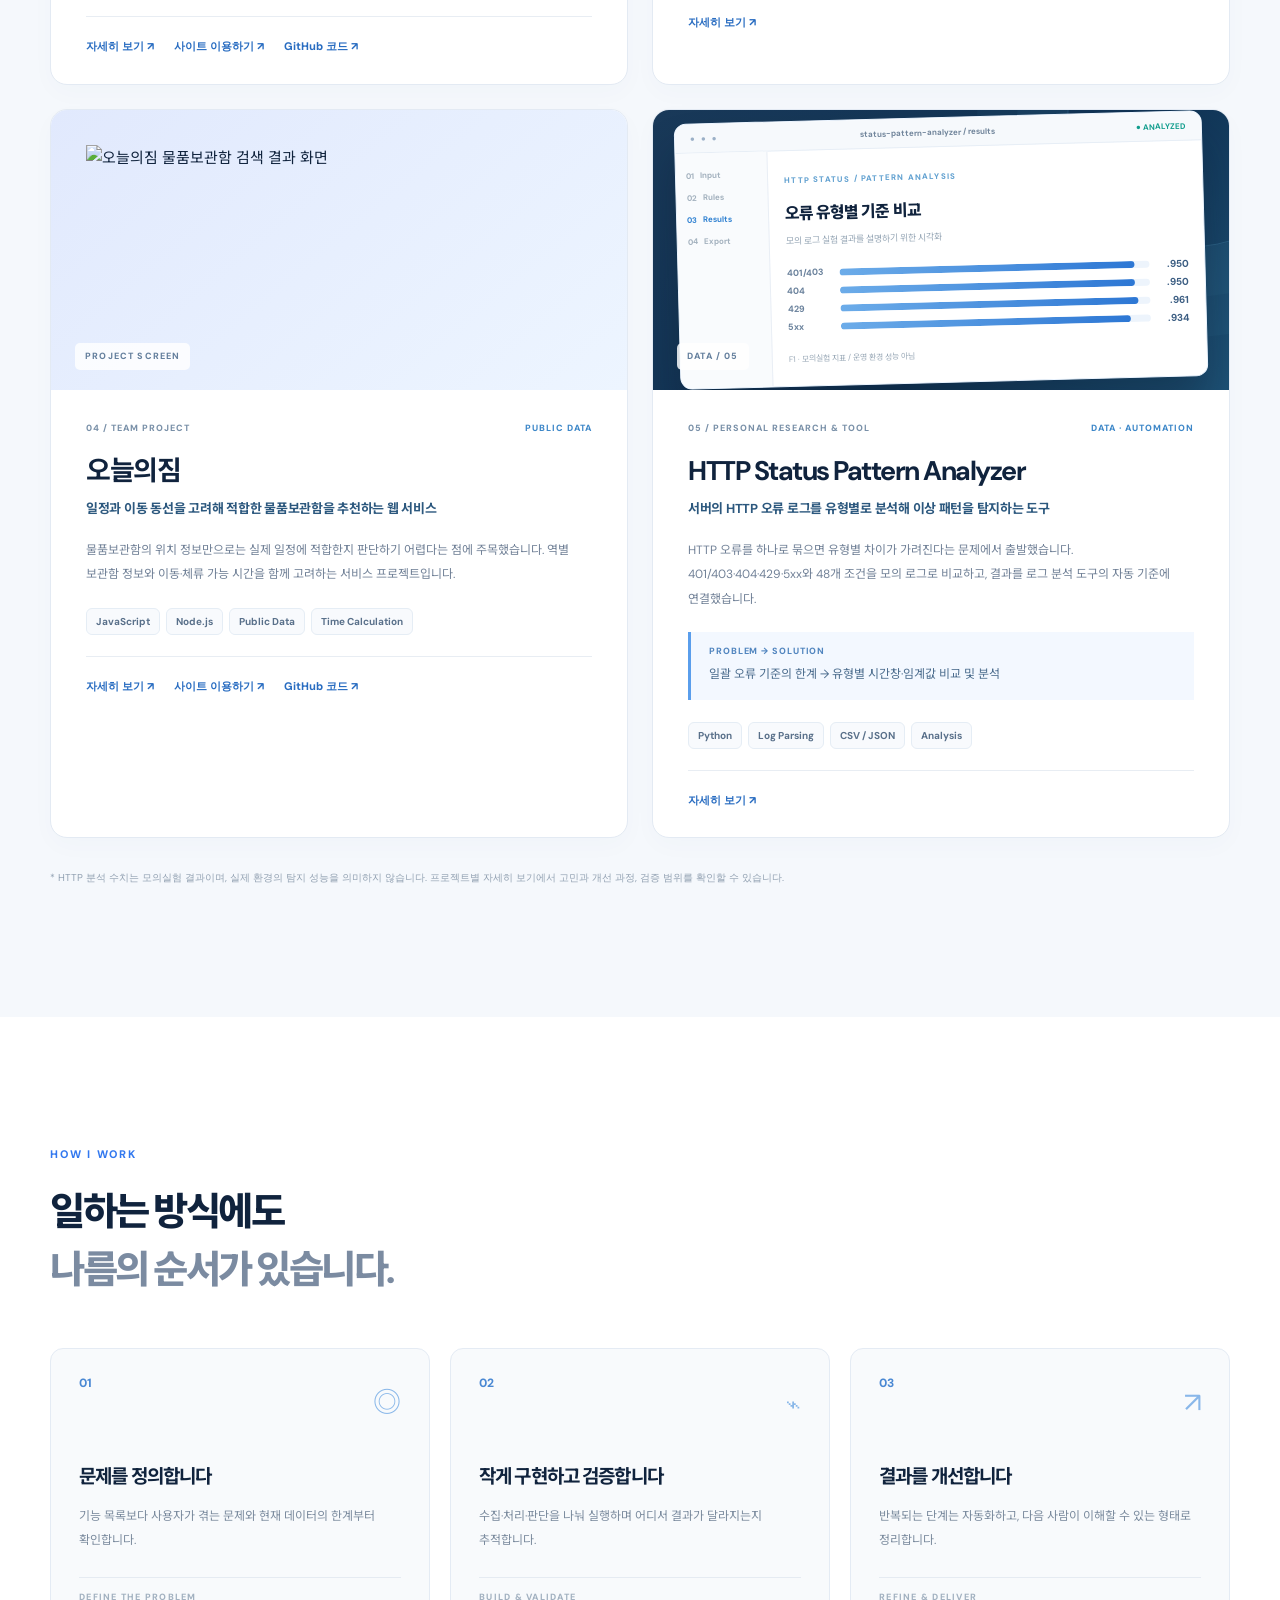
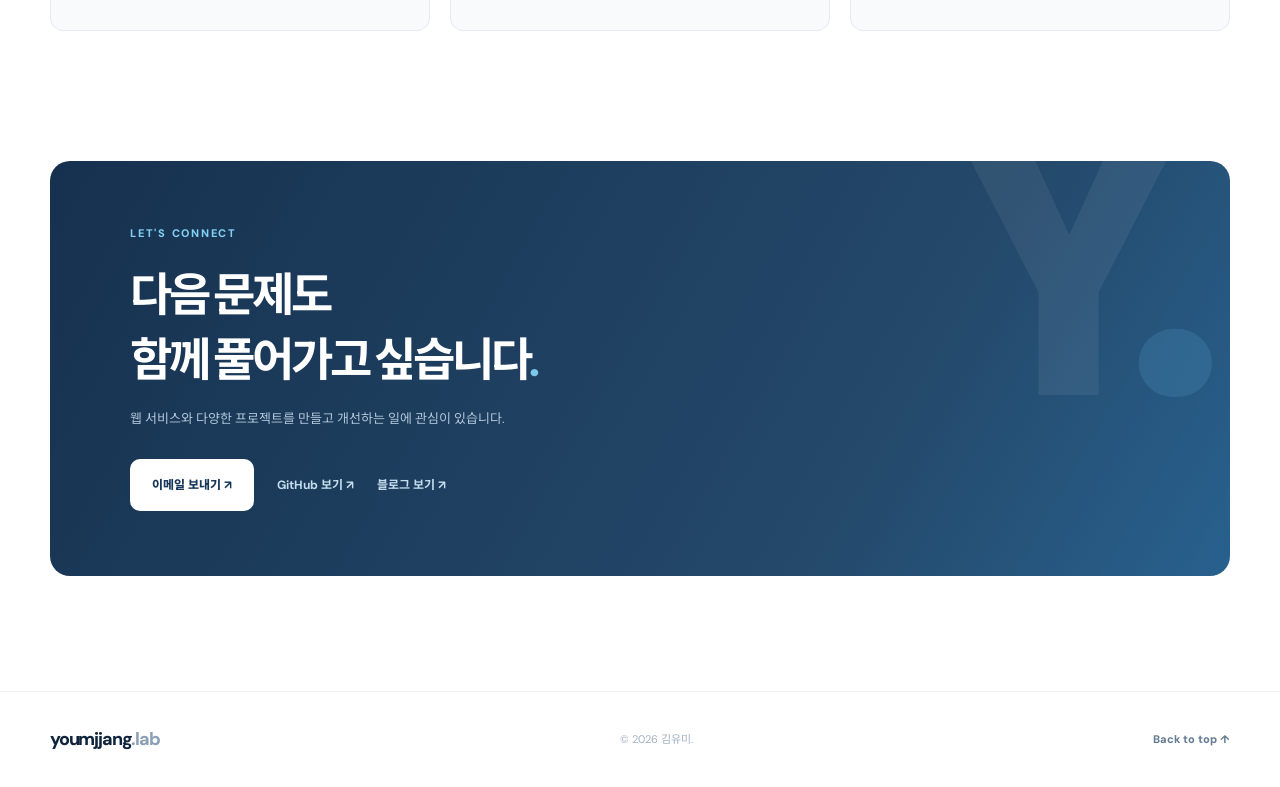
==== commit 7b15ff16: "Remove Android from portfolio tools list" ====
--- a/index.html
+++ b/index.html
@@ -57,7 +57,7 @@
     <div class="about-main"><p class="kicker">A LITTLE ABOUT ME</p><h2 class="h2" id="about-title">기능을 만드는 데서 멈추지 않고,<br><span>왜 필요한지부터 고민합니다.</span></h2>
       <p class="lead">웹 서비스와 보안 관제 프로젝트에서 기능 구현, API·데이터베이스 연동, 오류 분석을 경험했습니다. 예상과 다른 동작을 발견하면 로그와 실제 화면을 비교해 원인을 찾고, 수정한 결과를 다시 확인하는 방식으로 작업합니다.</p>
       <div class="values"><div><span>01</span><h3>주체성</h3><p>직접 확인한 사실을 바탕으로 판단합니다.</p></div><div><span>02</span><h3>실행력</h3><p>완벽한 준비보다 작동하는 첫 결과를 만듭니다.</p></div><div><span>03</span><h3>탐구심</h3><p>예상과 다른 결과가 나오면 원인부터 찾습니다.</p></div></div>
-      <div class="skills"><span class="skills-title">TOOLS I HAVE USED</span><div><span>Python</span><span>Flask</span><span>JavaScript</span><span>HTML / CSS</span><span>Docker</span><span>Nginx</span><span>MySQL</span><span>Git / GitHub</span><span>REST API</span><span>Android</span></div></div>
+      <div class="skills"><span class="skills-title">TOOLS I HAVE USED</span><div><span>Python</span><span>Flask</span><span>JavaScript</span><span>HTML / CSS</span><span>Docker</span><span>Nginx</span><span>MySQL</span><span>Git / GitHub</span><span>REST API</span></div></div>
     </div>
   </div>
 </section>
--- a/styles.css
+++ b/styles.css
@@ -168,3 +168,27 @@
 .project:hover .photo-cover:not(.lunch-cover) img{transform:none!important}
 
 
+
+
+/* Compact HTTP analyzer preview when paired with today's luggage project */
+.project.analyzer-card .cover.analyzer{
+  height:280px;
+  min-height:280px;
+  padding:20px 24px;
+}
+.project.analyzer-card .fake-content{min-height:0;grid-template-columns:92px minmax(0,1fr)}
+.project.analyzer-card .fake-head{height:29px}
+.project.analyzer-card .fake-sidebar{padding:18px 10px;gap:14px;font-size:8px}
+.project.analyzer-card .fake-main{padding:14px 16px}
+.project.analyzer-card .fake-main h4{font-size:16px;margin:8px 0 3px}
+.project.analyzer-card .f1-chart{gap:8px;margin:15px 0 11px}
+.project.analyzer-card .f1-chart>div{gap:7px}
+@media(max-width:760px){
+  .project.analyzer-card .cover.analyzer{height:285px;min-height:285px;padding:22px 16px}
+}
+@media(max-width:410px){
+  .project.analyzer-card .fake-content{grid-template-columns:72px minmax(0,1fr)}
+  .project.analyzer-card .fake-sidebar{padding:17px 7px;gap:13px;font-size:7px}
+  .project.analyzer-card .fake-main{padding:14px 10px}
+  .project.analyzer-card .f1-chart>div{gap:5px}
+}
